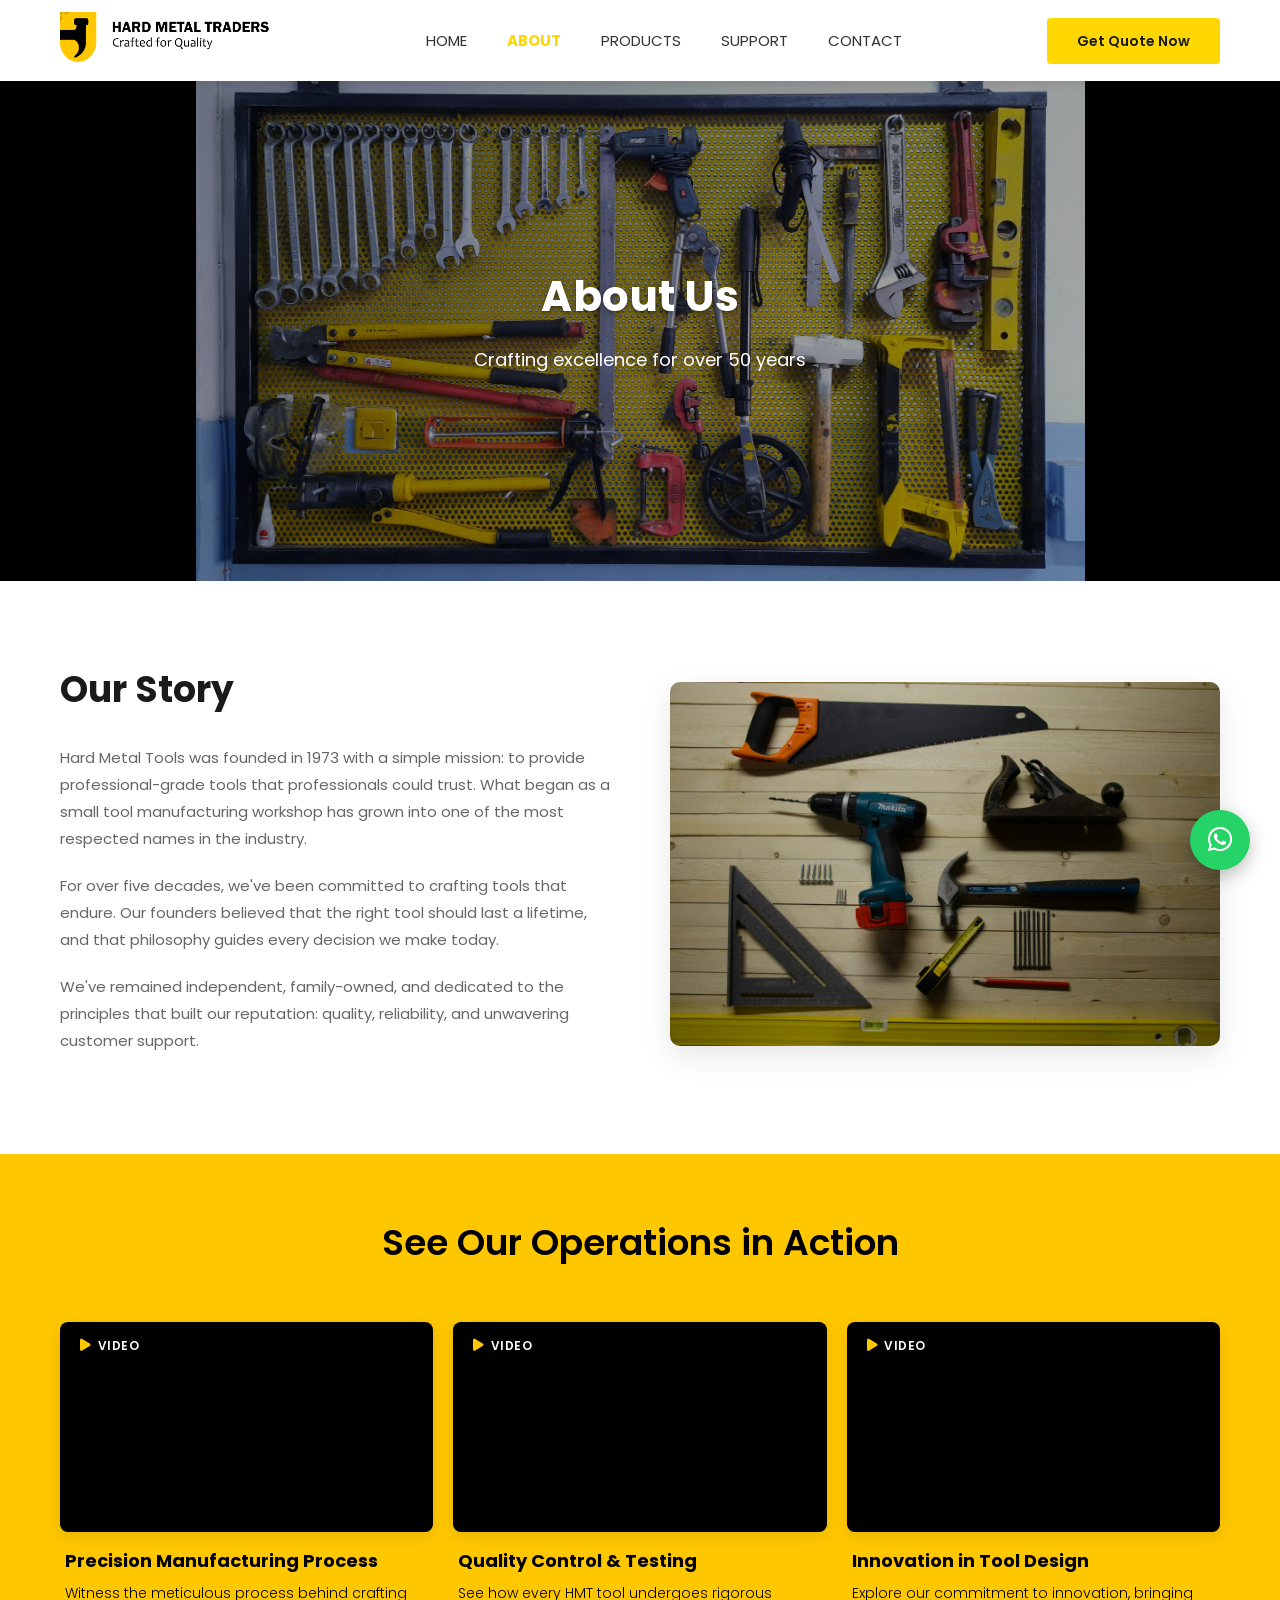
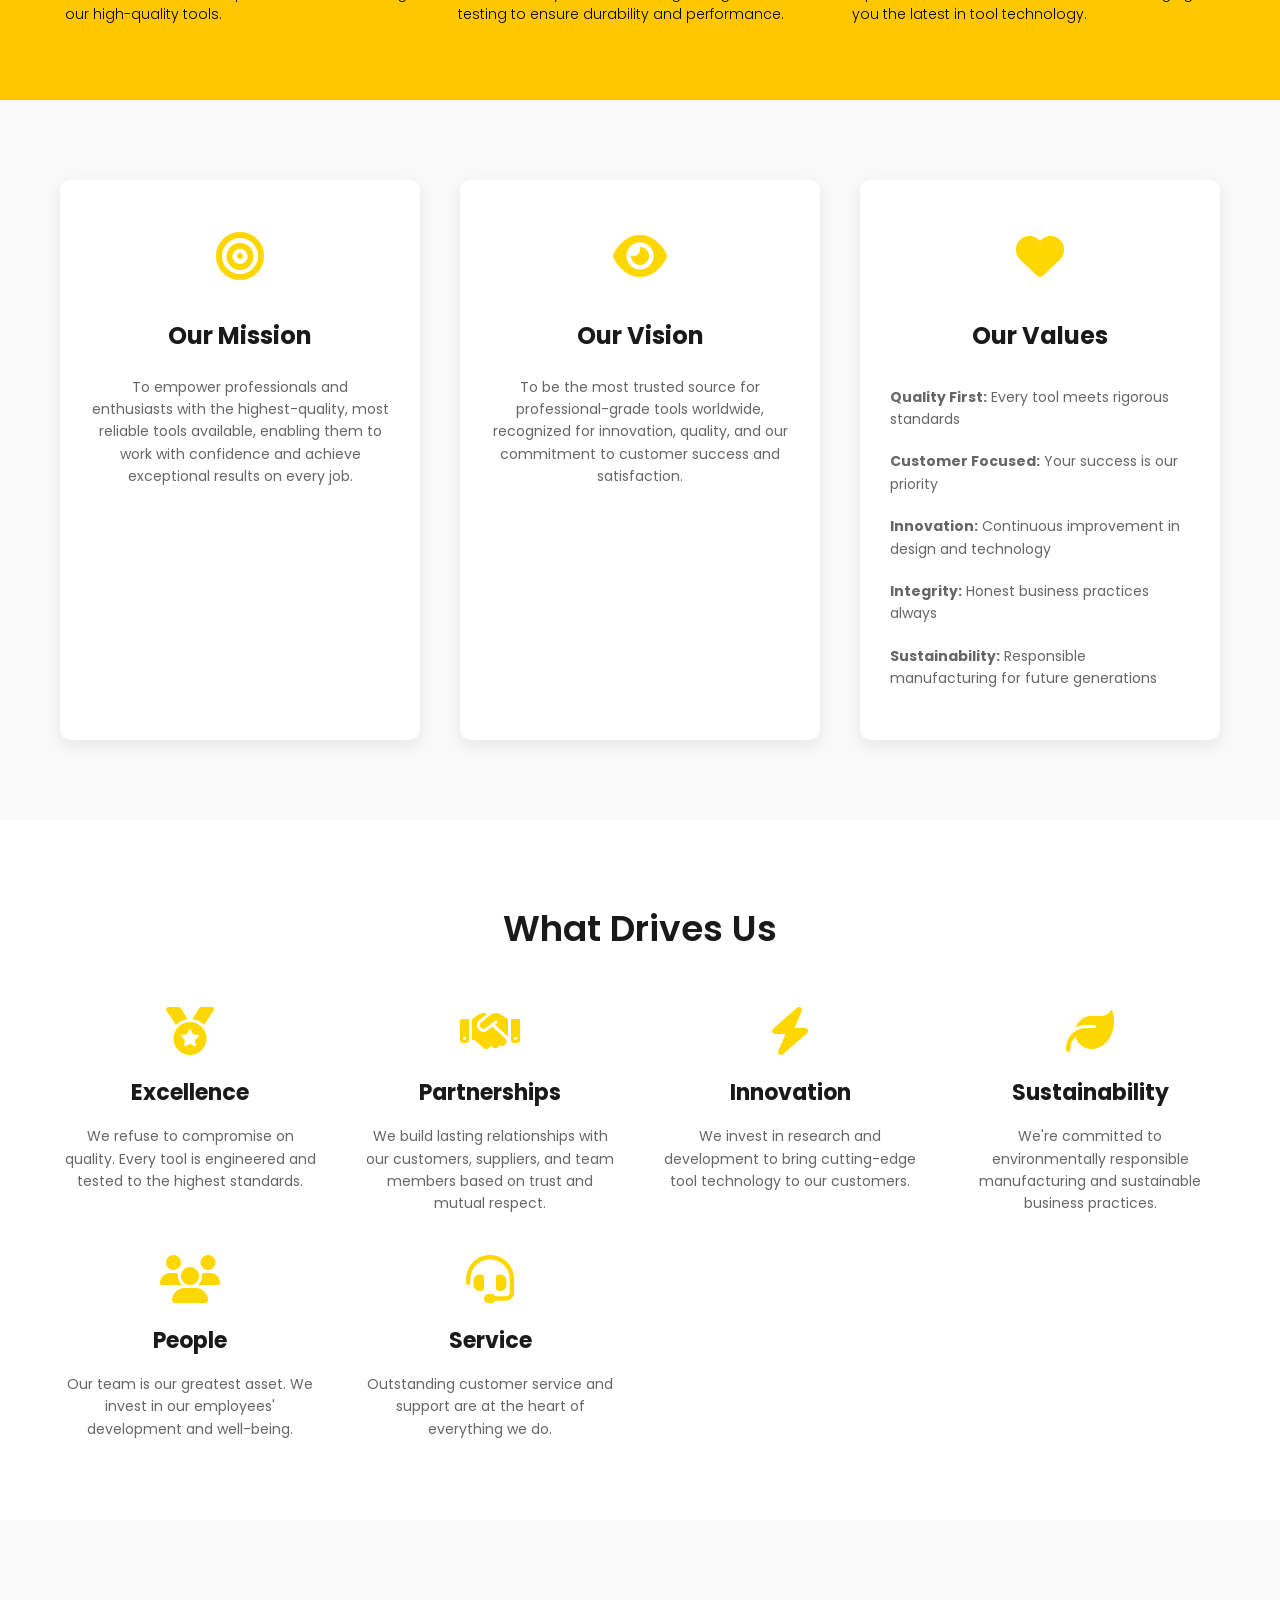
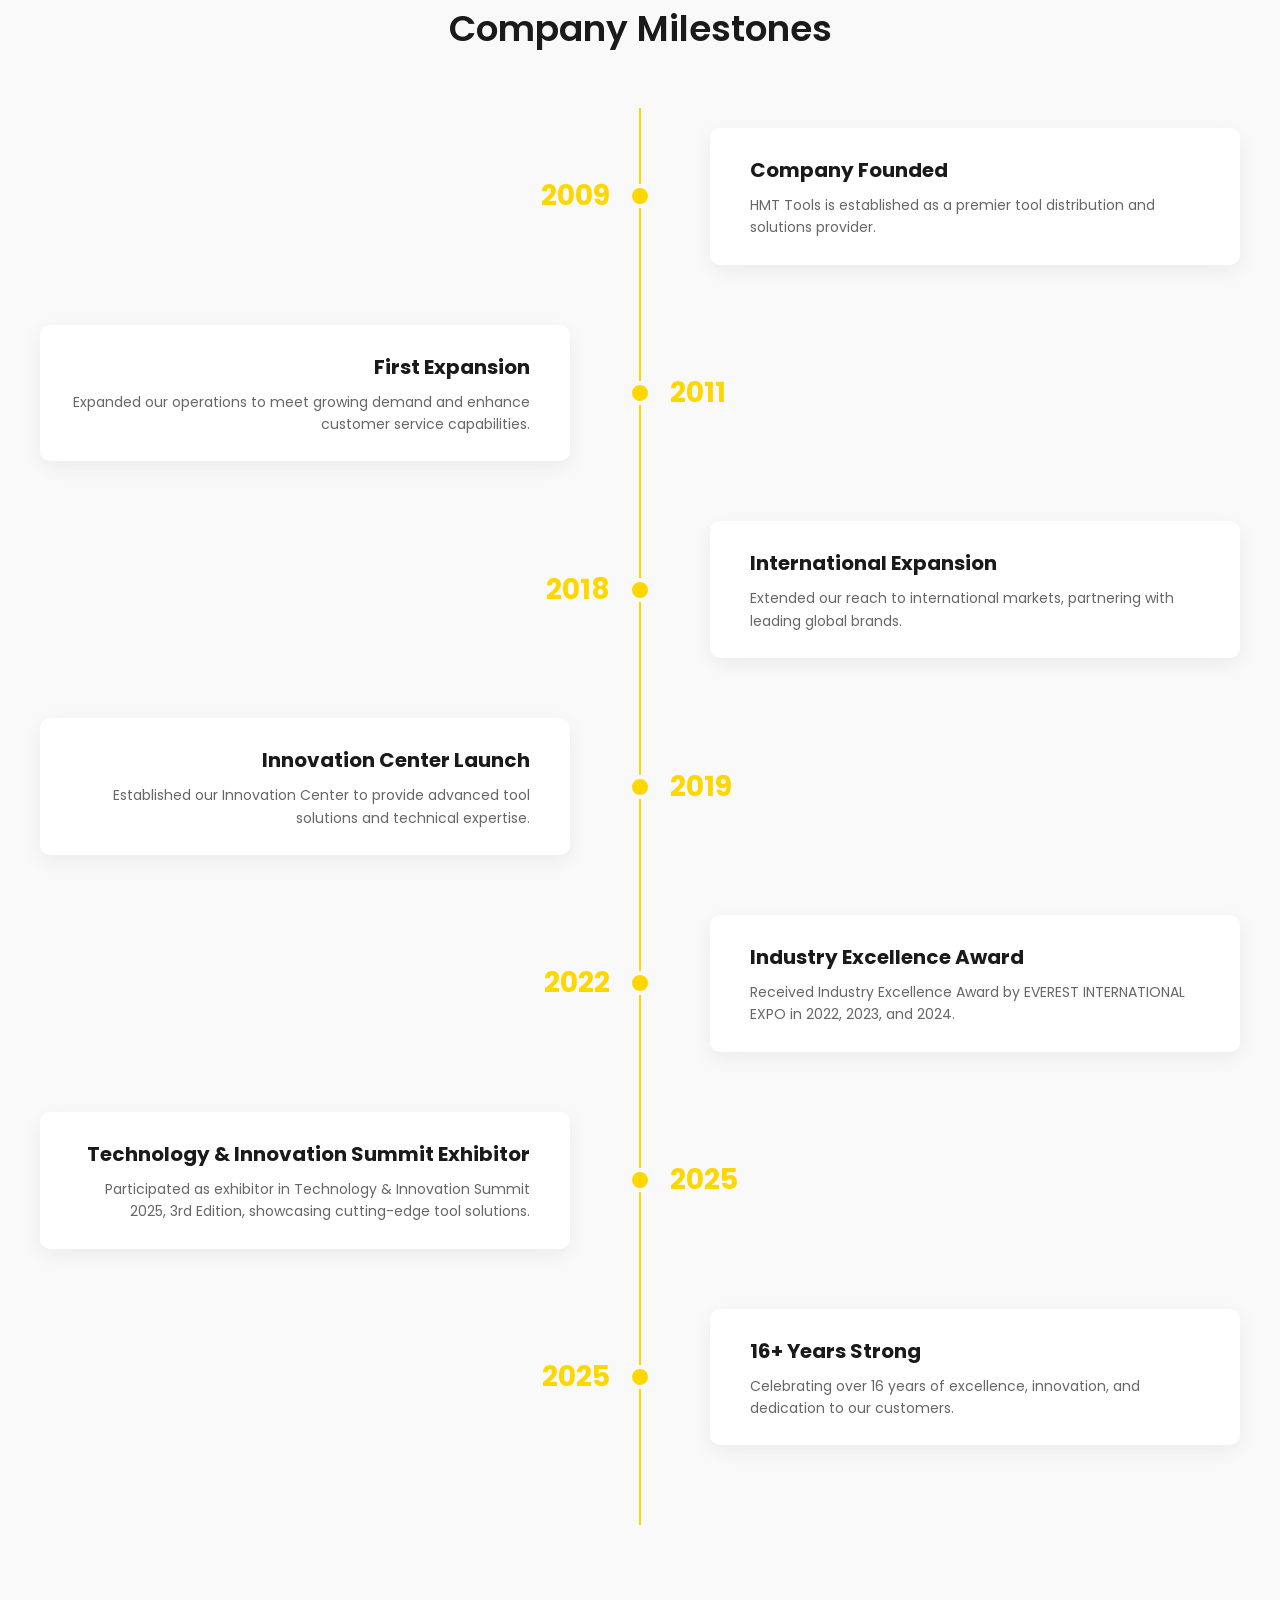
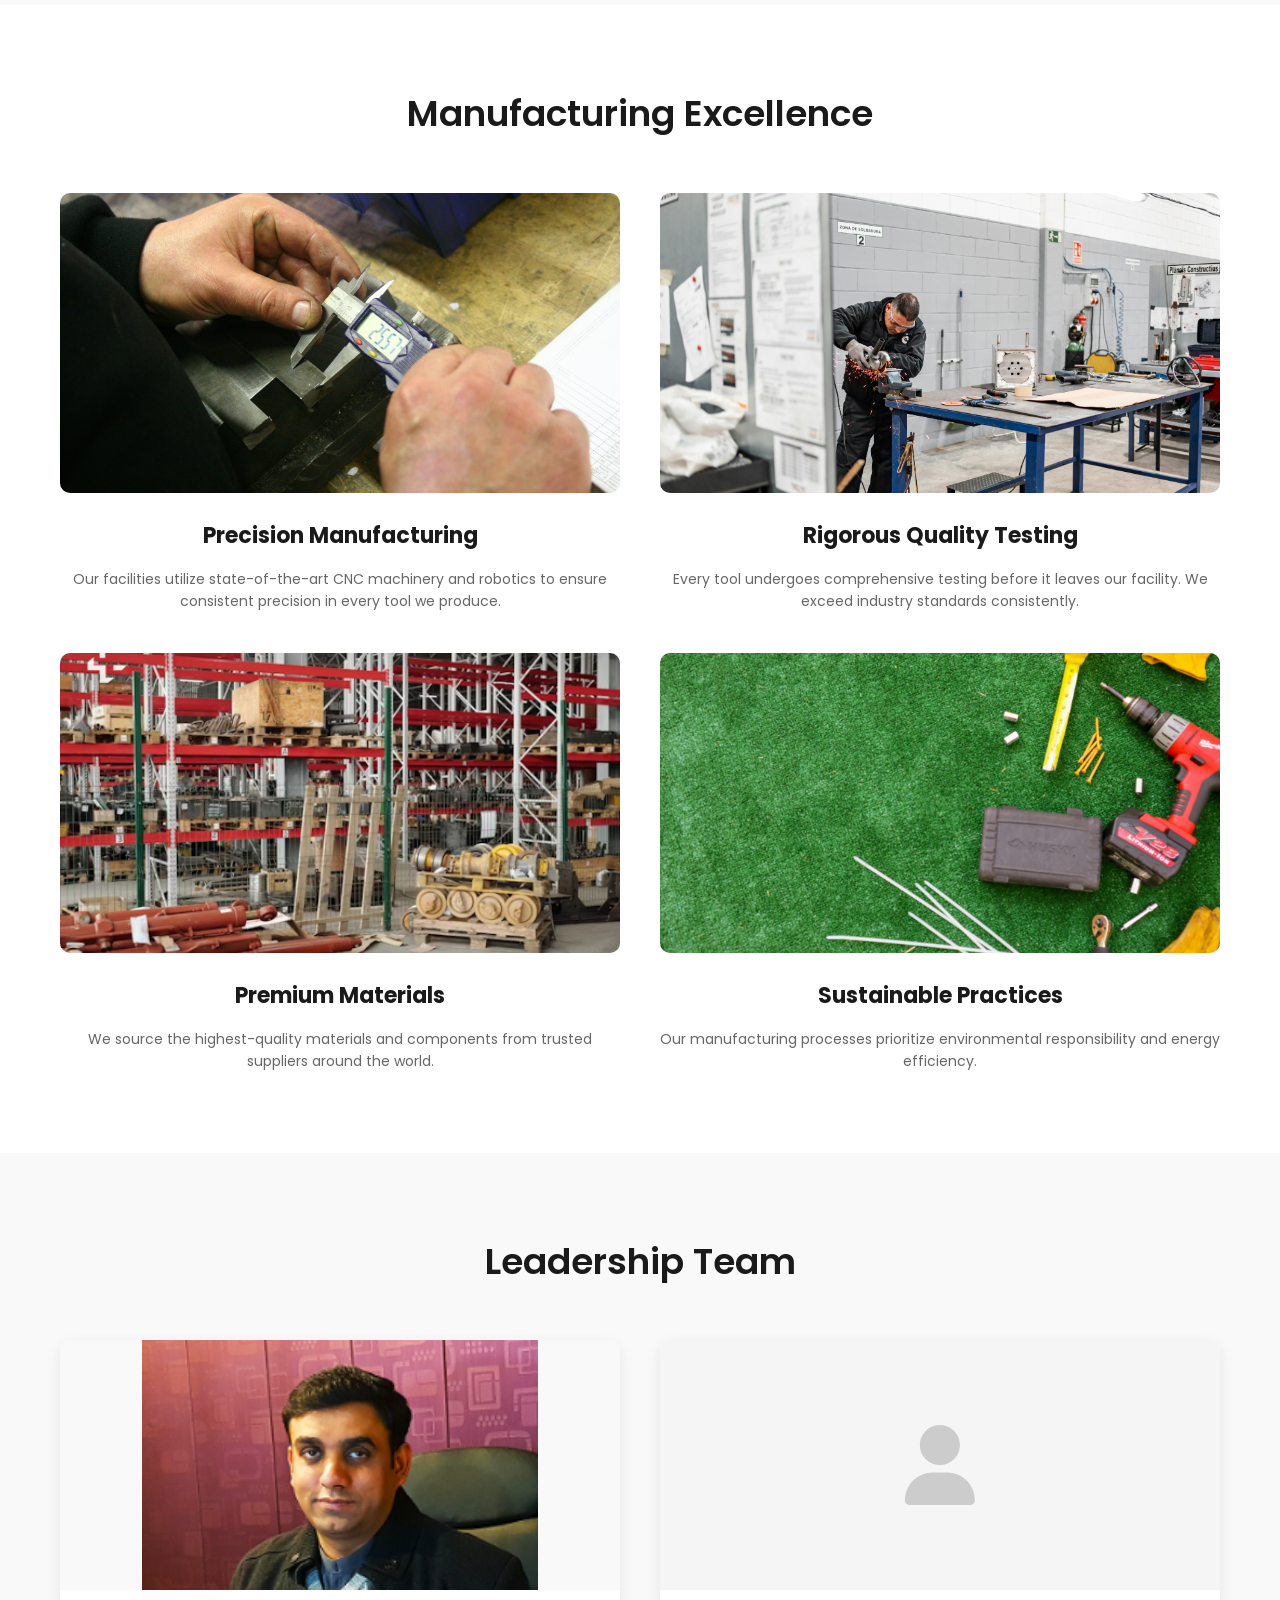
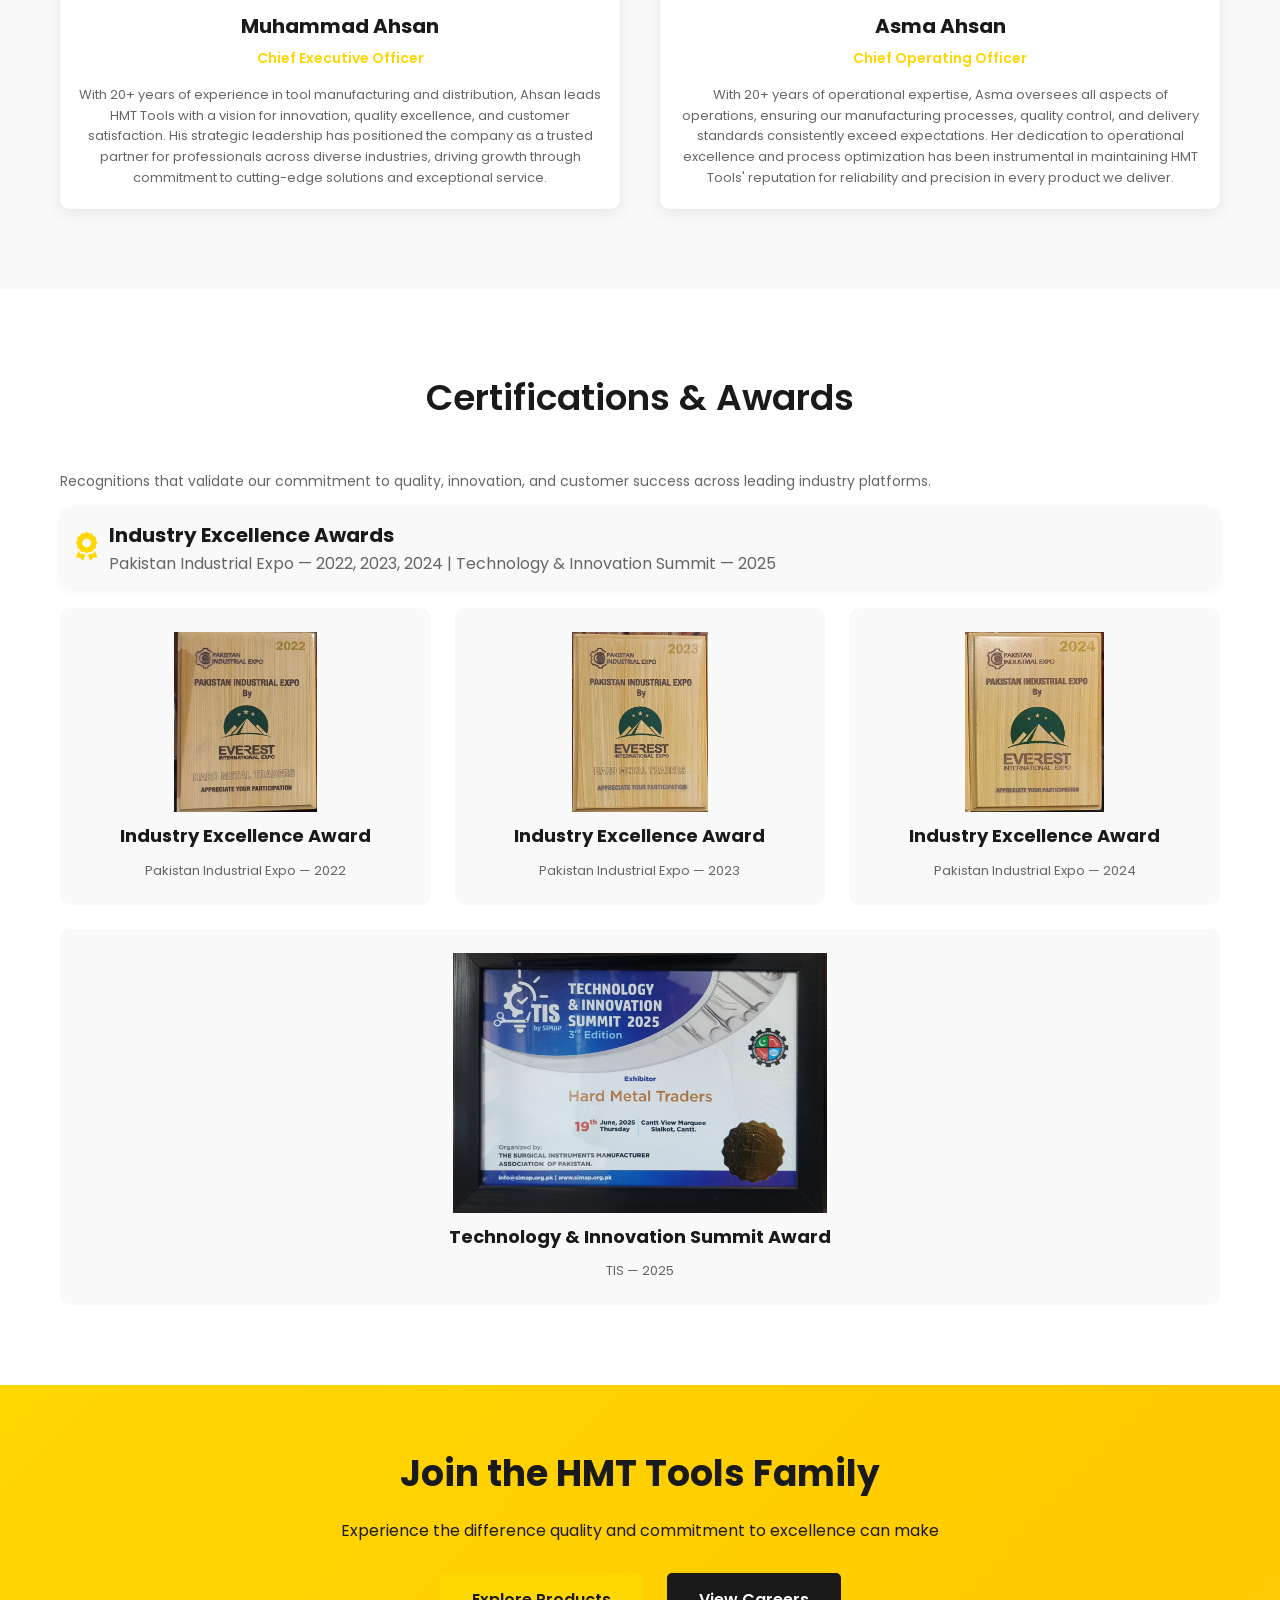
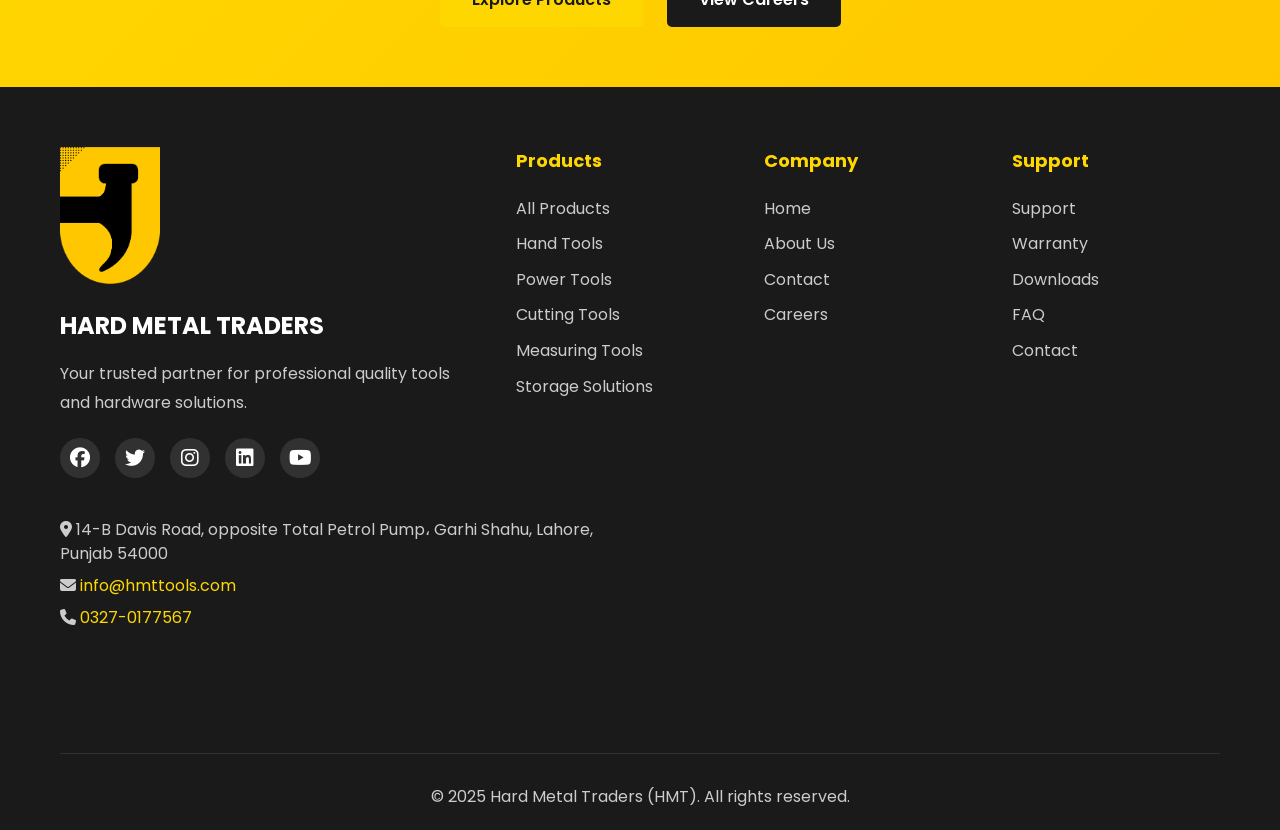
==== about.html @ 0a1617a9 "Initial Commit" ====
<!DOCTYPE html>
<html lang="en">
<head>
    <meta charset="UTF-8">
    <meta name="viewport" content="width=device-width, initial-scale=1.0">
    <title>About Us - HMT Tools | Company Story & Mission</title>
    <link rel="stylesheet" href="styles.css">
    <link rel="stylesheet" href="about.css">
    <link rel="stylesheet" href="logo.css">
    <link rel="stylesheet" href="https://cdnjs.cloudflare.com/ajax/libs/font-awesome/6.4.0/css/all.min.css">
</head>
<body>
    <!-- Header -->
    <header>
        <div class="top-bar">
            <div class="container">
                <div class="contact-info">
                    <span><i class="fas fa-phone"></i> 1-800-HMT-TOOL</span>
                    <span><i class="fas fa-envelope"></i> info@hmttools.com</span>
                </div>
                <div class="top-links">
                    <a href="index.html#support">Support</a>
                    <a href="index.html#dealer">Find a Dealer</a>
                    <a href="index.html#login">Login</a>
                </div>
            </div>
        </div>
        
        <nav class="navbar">
            <div class="container">
                <div class="logo">
                    <a href="index.html"><img src="hmtlogotagline.png" alt="HMT Tools Logo" class="logo-image"></a>
                </div>
                <ul class="nav-menu">
                    <li ><a href="index.html">HOME</a></li>
                    <li class="active-page"><a href="about.html">ABOUT</a></li>
                    <li><a href="products.html">PRODUCTS</a></li>
                    <li><a href="support.html">SUPPORT</a></li>
                    <li><a href="contact.html">CONTACT</a></li>
                </ul>
                <a href="https://wa.me/923270177567?text=Hi%2C%20I%20need%20information%20about%20the%20Products." class="quote-btn" target="_blank" rel="noopener">Get Quote Now</a>
                <div class="hamburger">
                    <span></span>
                    <span></span>
                    <span></span>
                </div>
            </div>
        </nav>
    </header>

    <!-- About Hero Section -->
    <section class="hero hero-secondary" style="background-image: url('products-images/tools.jpg');">
        <div class="hero-overlay"></div>
        <div class="hero-content">
            <h2>About Us</h2>
            <p>Crafting excellence for over 50 years</p>
        </div>
    </section>

    <!-- Company Story Section -->
    <section class="company-story">
        <div class="container">
            <div class="story-content">
                <div class="story-text">
                    <h2>Our Story</h2>
                    <p>Hard Metal Tools was founded in 1973 with a simple mission: to provide professional-grade tools that professionals could trust. What began as a small tool manufacturing workshop has grown into one of the most respected names in the industry.</p>
                    <p>For over five decades, we've been committed to crafting tools that endure. Our founders believed that the right tool should last a lifetime, and that philosophy guides every decision we make today.</p>
                    <p>We've remained independent, family-owned, and dedicated to the principles that built our reputation: quality, reliability, and unwavering customer support.</p>
                </div>
                <div class="story-image">
                    <img src="products-images/hand_tools.jpg" alt="HMT Tools Workshop">
                </div>
            </div>
        </div>
    </section>

    <!-- =======================
    VIDEO SHOWCASE
    ======================= -->
    <section class="video-showcase">
        <div class="container">
            <h2 class="section-title">See Our Operations in Action</h2>
            <div class="video-grid">
                <!-- Video Item 1 -->
                <div class="video-item">
                    <div class="video-tile" data-video-url="https://www.youtube.com/watch?v=oJUYR-m3JBc">
                        <video src="products-images/v1.mp4" muted loop autoplay playsinline preload="auto" poster="https://img.youtube.com/vi/oJUYR-m3JBc/hqdefault.jpg"></video>
                        <div class="video-badge" aria-hidden="true"><i class="fas fa-play"></i><span>Video</span></div>
                    </div>
                    <div class="video-info">
                        <h3>Precision Manufacturing Process</h3>
                        <p>Witness the meticulous process behind crafting our high-quality tools.</p>
                    </div>
                </div>
                <!-- Video Item 2 -->
                <div class="video-item">
                    <div class="video-tile" data-video-url="https://www.youtube.com/watch?v=sygWCVIVojc">
                        <video src="products-images/v2.mp4" muted loop autoplay playsinline preload="auto" poster="https://img.youtube.com/vi/sygWCVIVojc/hqdefault.jpg"></video>
                        <div class="video-badge" aria-hidden="true"><i class="fas fa-play"></i><span>Video</span></div>
                    </div>
                    <div class="video-info">
                        <h3>Quality Control & Testing</h3>
                        <p>See how every HMT tool undergoes rigorous testing to ensure durability and performance.</p>
                    </div>
                </div>
                <!-- Video Item 3 -->
                <div class="video-item">
                    <div class="video-tile" data-video-url="https://www.youtube.com/watch?v=_LmdJrp0v0U">
                        <video src="products-images/v3.mp4" muted loop autoplay playsinline preload="auto" poster="https://img.youtube.com/vi/_LmdJrp0v0U/hqdefault.jpg"></video>
                        <div class="video-badge" aria-hidden="true"><i class="fas fa-play"></i><span>Video</span></div>
                    </div>
                    <div class="video-info">
                        <h3>Innovation in Tool Design</h3>
                        <p>Explore our commitment to innovation, bringing you the latest in tool technology.</p>
                    </div>
                </div>
            </div>
        </div>
    </section>

    <!-- Mission & Vision Section -->
    <section class="mission-vision">
        <div class="container">
            <div class="mission-vision-grid">
                <div class="mission-box">
                    <div class="mission-icon">
                        <i class="fas fa-bullseye"></i>
                    </div>
                    <h3>Our Mission</h3>
                    <p>To empower professionals and enthusiasts with the highest-quality, most reliable tools available, enabling them to work with confidence and achieve exceptional results on every job.</p>
                </div>

                <div class="mission-box">
                    <div class="mission-icon">
                        <i class="fas fa-eye"></i>
                    </div>
                    <h3>Our Vision</h3>
                    <p>To be the most trusted source for professional-grade tools worldwide, recognized for innovation, quality, and our commitment to customer success and satisfaction.</p>
                </div>

                <div class="mission-box">
                    <div class="mission-icon">
                        <i class="fas fa-heart"></i>
                    </div>
                    <h3>Our Values</h3>
                    <ul>
                        <li><strong>Quality First:</strong> Every tool meets rigorous standards</li>
                        <li><strong>Customer Focused:</strong> Your success is our priority</li>
                        <li><strong>Innovation:</strong> Continuous improvement in design and technology</li>
                        <li><strong>Integrity:</strong> Honest business practices always</li>
                        <li><strong>Sustainability:</strong> Responsible manufacturing for future generations</li>
                    </ul>
                </div>
            </div>
        </div>
    </section>

    <!-- Core Values Section -->
    <section class="core-values">
        <div class="container">
            <h2 class="section-title">What Drives Us</h2>
            <div class="values-grid">
                <div class="value-item">
                    <i class="fas fa-medal"></i>
                    <h3>Excellence</h3>
                    <p>We refuse to compromise on quality. Every tool is engineered and tested to the highest standards.</p>
                </div>

                <div class="value-item">
                    <i class="fas fa-handshake"></i>
                    <h3>Partnerships</h3>
                    <p>We build lasting relationships with our customers, suppliers, and team members based on trust and mutual respect.</p>
                </div>

                <div class="value-item">
                    <i class="fas fa-bolt"></i>
                    <h3>Innovation</h3>
                    <p>We invest in research and development to bring cutting-edge tool technology to our customers.</p>
                </div>

                <div class="value-item">
                    <i class="fas fa-leaf"></i>
                    <h3>Sustainability</h3>
                    <p>We're committed to environmentally responsible manufacturing and sustainable business practices.</p>
                </div>

                <div class="value-item">
                    <i class="fas fa-users"></i>
                    <h3>People</h3>
                    <p>Our team is our greatest asset. We invest in our employees' development and well-being.</p>
                </div>

                <div class="value-item">
                    <i class="fas fa-headset"></i>
                    <h3>Service</h3>
                    <p>Outstanding customer service and support are at the heart of everything we do.</p>
                </div>
            </div>
        </div>
    </section>

    <!-- Timeline / Milestones Section -->
    <section class="milestones">
        <div class="container">
            <h2 class="section-title">Company Milestones</h2>
            <ol class="timeline" aria-label="Company milestones">
                <li class="timeline-item">
                    <div class="timeline-year"><time datetime="2009">2009</time></div>
                    <div class="timeline-content">
                        <h4>Company Founded</h4>
                        <p>HMT Tools is established as a premier tool distribution and solutions provider.</p>
                    </div>
                </li>

                <li class="timeline-item">
                    <div class="timeline-year"><time datetime="2011">2011</time></div>
                    <div class="timeline-content">
                        <h4>First Expansion</h4>
                        <p>Expanded our operations to meet growing demand and enhance customer service capabilities.</p>
                    </div>
                </li>

                <li class="timeline-item">
                    <div class="timeline-year"><time datetime="2018">2018</time></div>
                    <div class="timeline-content">
                        <h4>International Expansion</h4>
                        <p>Extended our reach to international markets, partnering with leading global brands.</p>
                    </div>
                </li>

                <li class="timeline-item">
                    <div class="timeline-year"><time datetime="2019">2019</time></div>
                    <div class="timeline-content">
                        <h4>Innovation Center Launch</h4>
                        <p>Established our Innovation Center to provide advanced tool solutions and technical expertise.</p>
                    </div>
                </li>

                <li class="timeline-item">
                    <div class="timeline-year"><time datetime="2022">2022</time></div>
                    <div class="timeline-content">
                        <h4>Industry Excellence Award</h4>
                        <p>Received Industry Excellence Award by EVEREST INTERNATIONAL EXPO in 2022, 2023, and 2024.</p>
                    </div>
                </li>

                <li class="timeline-item">
                    <div class="timeline-year"><time datetime="2025">2025</time></div>
                    <div class="timeline-content">
                        <h4>Technology & Innovation Summit Exhibitor</h4>
                        <p>Participated as exhibitor in Technology & Innovation Summit 2025, 3rd Edition, showcasing cutting-edge tool solutions.</p>
                    </div>
                </li>

                <li class="timeline-item">
                    <div class="timeline-year"><time datetime="2025">2025</time></div>
                    <div class="timeline-content">
                        <h4>16+ Years Strong</h4>
                        <p>Celebrating over 16 years of excellence, innovation, and dedication to our customers.</p>
                    </div>
                </li>
            </ol>
        </div>
    </section>

    <!-- Manufacturing Excellence Section -->
    <section class="manufacturing">
        <div class="container">
            <h2 class="section-title">Manufacturing Excellence</h2>
            <div class="manufacturing-grid">
                <div class="manufacturing-item">
                    <div class="manufacturing-image">
                        <img src="products-images/Precision.jpg" alt="Precision Manufacturing">
                    </div>
                    <h3>Precision Manufacturing</h3>
                    <p>Our facilities utilize state-of-the-art CNC machinery and robotics to ensure consistent precision in every tool we produce.</p>
                </div>

                <div class="manufacturing-item">
                    <div class="manufacturing-image">
                        <img src="products-images/testing.jpg" alt="Quality Testing">
                    </div>
                    <h3>Rigorous Quality Testing</h3>
                    <p>Every tool undergoes comprehensive testing before it leaves our facility. We exceed industry standards consistently.</p>
                </div>

                <div class="manufacturing-item">
                    <div class="manufacturing-image">
                        <img src="products-images/supply.png" alt="Material Selection">
                    </div>
                    <h3>Premium Materials</h3>
                    <p>We source the highest-quality materials and components from trusted suppliers around the world.</p>
                </div>

                <div class="manufacturing-item">
                    <div class="manufacturing-image">
                        <img src="products-images/protection.jpg" alt="Eco Friendly">
                    </div>
                    <h3>Sustainable Practices</h3>
                    <p>Our manufacturing processes prioritize environmental responsibility and energy efficiency.</p>
                </div>
            </div>
        </div>
    </section>

    <!-- Team Section -->
    <section class="team">
        <div class="container">
            <h2 class="section-title">Leadership Team</h2>
            <div class="team-grid">
                <div class="team-member">
                    <div class="member-image">
                        <img src="products-images/ceo.png" alt="Muhammad Ahsan" style="background: transparent; object-fit: contain;">
                    </div>
                    <h3>Muhammad Ahsan</h3>
                    <p class="member-role">Chief Executive Officer</p>
                    <p class="member-bio">With 20+ years of experience in tool manufacturing and distribution, Ahsan leads HMT Tools with a vision for innovation, quality excellence, and customer satisfaction. His strategic leadership has positioned the company as a trusted partner for professionals across diverse industries, driving growth through commitment to cutting-edge solutions and exceptional service.</p>
                </div>

                <div class="team-member">
                    <div class="member-image" style="background: #f5f5f5; display: flex; align-items: center; justify-content: center;">
                        <i class="fas fa-user" style="font-size: 80px; color: #ccc;"></i>
                    </div>
                    <h3>Asma Ahsan</h3>
                    <p class="member-role">Chief Operating Officer</p>
                    <p class="member-bio">With 20+ years of operational expertise, Asma oversees all aspects of operations, ensuring our manufacturing processes, quality control, and delivery standards consistently exceed expectations. Her dedication to operational excellence and process optimization has been instrumental in maintaining HMT Tools' reputation for reliability and precision in every product we deliver.</p>
                </div>
            </div>
        </div>
    </section>

    <!-- Certifications & Recognition Section -->
    <section class="certifications">
        <div class="container">
            <h2 class="section-title">Certifications & Awards</h2>
            <p class="section-subtitle">Recognitions that validate our commitment to quality, innovation,
                and customer success across leading industry platforms.</p>
            <div class="awards-header" role="group" aria-label="Industry Excellence Awards">
                <span class="ribbon-icon" aria-hidden="true"><i class="fas fa-award"></i></span>
                <div class="awards-header-text">
                    <h3>Industry Excellence Awards</h3>
                    <p>Pakistan Industrial Expo — 2022, 2023, 2024 | Technology & Innovation Summit — 2025</p>
                </div>
            </div>
            <div class="certifications-grid">
                <div class="cert-item">
                    <img src="products-images/award 2022.png" alt="Industry Excellence Award — Pakistan Industrial Expo 2022" loading="lazy">
                    <h3>Industry Excellence Award</h3>
                    <p>Pakistan Industrial Expo — 2022</p>
                </div>

                <div class="cert-item">
                    <img src="products-images/award 2023.png" alt="Industry Excellence Award — Pakistan Industrial Expo 2023" loading="lazy">
                    <h3>Industry Excellence Award</h3>
                    <p>Pakistan Industrial Expo — 2023</p>
                </div>

                <div class="cert-item">
                    <img src="products-images/award 2024.png" alt="Industry Excellence Award — Pakistan Industrial Expo 2024" loading="lazy">
                    <h3>Industry Excellence Award</h3>
                    <p>Pakistan Industrial Expo — 2024</p>
                </div>

                <div class="cert-item cert-item-wide">
                    <img src="products-images/tis-award.png" alt="Technology &amp; Innovation Summit 2025 (TIS) Award" loading="lazy">
                    <h3>Technology &amp; Innovation Summit Award</h3>
                    <p>TIS — 2025</p>
                </div>
            </div>
        </div>
    </section>

    <!-- CTA Section -->
    <section class="about-cta">
        <div class="container">
            <div class="cta-content">
                <h2>Join the HMT Tools Family</h2>
                <p>Experience the difference quality and commitment to excellence can make</p>
                <a href="products.html" class="btn btn-primary">Explore Products</a>
                <a href="contact.html?inquiry=careers#contactForm" class="btn btn-secondary">View Careers</a>
            </div>
        </div>
    </section>

    <!-- Footer -->
    <footer>
        <div class="container">
            <div class="footer-grid">
                <div class="footer-column">
                    <div class="footer-logo">
                        <a href="index.html"><img src="logo hmt.png" alt="HMT Tools Logo"></a>
                    </div>
                    <h3>HARD METAL TRADERS</h3>
                    <p>Your trusted partner for professional quality tools and hardware solutions.</p>
                    <div class="social-icons">
                        <a href="#"><i class="fab fa-facebook"></i></a>
                        <a href="#"><i class="fab fa-twitter"></i></a>
                        <a href="#"><i class="fab fa-instagram"></i></a>
                        <a href="#"><i class="fab fa-linkedin"></i></a>
                        <a href="#"><i class="fab fa-youtube"></i></a>
                    </div>
                </div>

                <div class="footer-column">
                    <h4>Products</h4>
                    <ul>
                        <li><a href="products.html">All Products</a></li>
                        <li><a href="products.html#best-sellers">Hand Tools</a></li>
                        <li><a href="products.html#best-sellers">Power Tools</a></li>
                        <li><a href="products.html#best-sellers">Cutting Tools</a></li>
                        <li><a href="products.html#best-sellers">Measuring Tools</a></li>
                        <li><a href="products.html#best-sellers">Storage Solutions</a></li>
                    </ul>
                </div>

                <div class="footer-column">
                    <h4>Company</h4>
                    <ul>
                        <li><a href="index.html">Home</a></li>
                        <li><a href="about.html">About Us</a></li>
                        <li><a href="contact.html">Contact</a></li>
                        <li><a href="contact.html?inquiry=careers#contactForm">Careers</a></li>
                    </ul>
                </div>

                <div class="footer-column">
                    <h4>Support</h4>
                    <ul>
                        <li><a href="support.html">Support</a></li>
                        <li><a href="support.html#warranty">Warranty</a></li>
                        <li><a href="support.html#downloads">Downloads</a></li>
                        <li><a href="support.html#faq">FAQ</a></li>
                        <li><a href="contact.html">Contact</a></li>
                    </ul>
                </div>
            </div>

            <div class="footer-contact-map">
                <div class="footer-contact">
                    <h4></h4>
                    <p><i class="fas fa-map-marker-alt"></i> 14-B Davis Road, opposite Total Petrol Pump، Garhi Shahu, Lahore, Punjab 54000</p>
                    <p><i class="fas fa-envelope"></i> <a href="mailto:info@hmttools.com">info@hmttools.com</a></p>
                    <p><i class="fas fa-phone"></i> <a href="tel:+923270177567">0327-0177567</a></p>
                </div>
                <div class="footer-map">
                    <iframe src="https://www.google.com/maps?q=14-B+Davis+Road+Garhi+Shahu+Lahore&output=embed" loading="lazy" referrerpolicy="no-referrer-when-downgrade"></iframe>
                </div>
            </div>

            <div class="footer-bottom">
                <p>&copy; 2025 Hard Metal Traders (HMT). All rights reserved.</p>
            </div>
        </div>
    </footer>

    <!-- Video Modal -->
    <div id="videoModal" class="video-modal">
        <span class="video-modal-close">&times;</span>
        <div class="video-modal-content">
            <div class="video-modal-iframe-container">
                <div id="youtube-player"></div>
            </div>
        </div>
    </div>

    <script src="script.js"></script>
    <script>
        document.addEventListener('DOMContentLoaded', function() {
            // Load the IFrame Player API code asynchronously.
            var tag = document.createElement('script');
            tag.src = "https://www.youtube.com/iframe_api";
            var firstScriptTag = document.getElementsByTagName('script')[0];
            firstScriptTag.parentNode.insertBefore(tag, firstScriptTag);

            let player;
            let isYouTubeAPIReady = false;
            const videoModal = document.getElementById('videoModal');
            const closeModalBtn = document.querySelector('.video-modal-close');
            const videoTiles = document.querySelectorAll('.video-tile');

            // YouTube API ready callback
            window.onYouTubeIframeAPIReady = function() {
                isYouTubeAPIReady = true;
            };

            // --- Hover Preview: play brief segment on hover/focus, then pause/reset ---
            const PREVIEW_DURATION_MS = 4000; // length of preview
            videoTiles.forEach(tile => {
                const video = tile.querySelector('video');
                if (!video) return;
                let previewTimeout;

                function startPreview() {
                    clearTimeout(previewTimeout);
                    tile.classList.add('previewing');
                    // Ensure we start from beginning for consistent preview
                    try { video.currentTime = 0; } catch(e) {}
                    video.play().catch(() => {
                        video.classList.add('video-play-failed');
                    });
                    previewTimeout = setTimeout(() => {
                        // If still hovering, allow continue else stop
                        if (!tile.matches(':hover,:focus-within')) {
                            stopPreview();
                        } else {
                            // Pause even if still hovered (short preview only)
                            stopPreview();
                        }
                    }, PREVIEW_DURATION_MS);
                }

                function stopPreview() {
                    clearTimeout(previewTimeout);
                    video.pause();
                    try { video.currentTime = 0; } catch(e) {}
                    tile.classList.remove('previewing');
                }

                // Hover events
                tile.addEventListener('mouseenter', startPreview);
                tile.addEventListener('mouseleave', stopPreview);

                // Keyboard accessibility
                tile.setAttribute('tabindex','0');
                tile.addEventListener('focus', startPreview);
                tile.addEventListener('blur', stopPreview);
            });

            // This function creates an <iframe> (and YouTube player)
            // after the API code downloads.
            window.onYouTubeIframeAPIReady = function() {
                isYouTubeAPIReady = true;
            };

            function openModal(videoUrl) {
                const videoId = new URL(videoUrl).searchParams.get('v');
                videoModal.style.display = 'flex';
                document.body.classList.add('menu-open');

                // Wait for YouTube API to be ready
                function createOrLoadPlayer() {
                    if (!window.YT || !window.YT.Player) {
                        // API not ready yet, wait and retry
                        setTimeout(createOrLoadPlayer, 100);
                        return;
                    }

                    // If player exists, just load the new video. Otherwise, create it.
                    if (player && player.loadVideoById) {
                        player.loadVideoById(videoId);
                    } else {
                        // Destroy old player if it exists but is broken
                        if (player && player.destroy) {
                            player.destroy();
                        }
                        
                        player = new YT.Player('youtube-player', {
                            height: '100%',
                            width: '100%',
                            videoId: videoId,
                            playerVars: { 
                                'autoplay': 1, 
                                'rel': 0, 
                                'playsinline': 1,
                                'modestbranding': 1
                            },
                            events: { 
                                'onReady': (event) => event.target.playVideo(),
                                'onError': (event) => {
                                    console.error('YouTube Player Error:', event.data);
                                }
                            }
                        });
                    }
                }
                
                createOrLoadPlayer();
            }

            function closeModal() {
                videoModal.style.display = 'none';
                if (player && typeof player.stopVideo === 'function') {
                    player.stopVideo(); // Use API to stop the video
                }
                document.body.classList.remove('menu-open');
            }

            videoTiles.forEach(tile => tile.addEventListener('click', () => openModal(tile.dataset.videoUrl)));
            closeModalBtn.addEventListener('click', closeModal);
            videoModal.addEventListener('click', (e) => { if (e.target === videoModal) closeModal(); });
        });
    </script>
    <a href="https://wa.me/923270177567?text=Hi%2C%20I%20need%20information%20about%20the%20Products." class="whatsapp-float" target="_blank" rel="noopener" aria-label="Chat on WhatsApp">
        <i class="fab fa-whatsapp" aria-hidden="true"></i>
        <span class="whatsapp-label" aria-hidden="true">Chat on WhatsApp</span>
    </a>
</body>
</html>
---- styles.css ----
@import url('https://fonts.googleapis.com/css2?family=Poppins:wght@300;400;500;600;700&display=swap');

/* Reset and Base Styles */
* {
    margin: 0;
    padding: 0;
    box-sizing: border-box;
    scroll-behavior: smooth;
}

:root {
    --primary-color: #FFD700;
    --secondary-color: #1a1a1a;
    --text-color: #333;
    --light-bg: #f9f9f9;
    --white: #ffffff;
    --gray: #666;
    --hover-color: #FFC700;
    --border-color: #eaeaea;
}

body {
    font-family: 'Poppins', 'Arial', 'Helvetica', sans-serif;
    line-height: 1.6;
    color: var(--text-color);
    background-color: var(--light-bg);
}

body.menu-open {
    overflow: hidden;
    position: fixed;
    width: 100%;
}

.container {
    max-width: 1200px;
    margin: 0 auto;
    padding: 0 20px;
}

/* Header Styles */
.top-bar {
    display: none;
}

.top-bar .container {
    display: flex;
    justify-content: space-between;
    align-items: center;
}

.contact-info span {
    margin-right: 20px;
}

.contact-info i {
    margin-right: 5px;
}

.top-links a {
    color: var(--white);
    text-decoration: none;
    margin-left: 20px;
    transition: color 0.3s;
}

.top-links a:hover {
    color: var(--primary-color);
}

/* Navbar */
.navbar {
    background-color: var(--white);
    box-shadow: 0 2px 10px rgba(0, 0, 0, 0.1);
    position: sticky;
    top: 0;
    z-index: 1000;
}

.navbar .container {
    display: flex;
    justify-content: flex-start;
    align-items: center;
    padding: 12px 20px;
    gap: 30px;
}

.logo {
    display: flex;
    align-items: center;
    gap: 12px;
    flex-shrink: 0;
}

.logo-text {
    display: flex;
    flex-direction: column;
}

.logo h1 {
    font-size: 20px;
    color: var(--secondary-color);
    font-weight: bold;
    letter-spacing: 1px;
    margin: 0;
}

.logo .tagline {
    font-size: 11px;
    color: var(--gray);
    margin: 0;
}

.nav-menu {
    display: flex;
    list-style: none;
    gap: 40px;
    flex: 1;
    justify-content: center;
    margin: 0;
    padding: 0;
}

.nav-menu a {
    color: var(--text-color);
    text-decoration: none;
    font-weight: 400;
    transition: color 0.3s;
    font-size: 15px;
    position: relative;
    padding: 5px 0;
}

.nav-menu a:hover {
    color: var(--primary-color);
}

.nav-menu a::after {
    content: '';
    position: absolute;
    bottom: 0;
    left: 0;
    width: 0;
    height: 2px;
    background-color: var(--primary-color);
    transition: width 0.3s ease;
}

.nav-menu a:hover::after {
    width: 100%;
}

.nav-menu .active-page a {
    color: var(--primary-color);
    font-weight: bold;
}

.quote-btn {
    background-color: var(--primary-color);
    color: var(--secondary-color);
    padding: 12px 30px;
    border-radius: 4px;
    text-decoration: none;
    font-weight: 600;
    font-size: 14px;
    transition: all 0.3s;
    white-space: nowrap;
    display: inline-flex;
    flex-shrink: 0;
    margin-left: auto;
}

.quote-btn:hover {
    background-color: var(--hover-color);
    transform: translateY(-2px);
}

.hamburger {
    display: none;
    flex-direction: column;
    cursor: pointer;
}

.hamburger span {
    width: 25px;
    height: 3px;
    background-color: var(--secondary-color);
    margin: 3px 0;
    transition: 0.3s;
}

/* Hero Section */
.hero { 
        position: relative; 
        min-height: 520px; 
        overflow: hidden;
        background: #000;
    }
    .hero-slider { 
        position: absolute;
        top: 0;
        left: 0;
        width: 100%; 
        height: 100%;
    }
    .hero-slide { 
        position: absolute; 
        top: 0;
        left: 0;
        width: 100%; 
        height: 100%;
        background-size: cover; 
        background-position: center; 
        background-repeat: no-repeat;
        opacity: 0; 
        transition: opacity 0.8s ease-in-out;
    }
    .hero-slide.active { 
        opacity: 1;
    }
    .hero-overlay { 
        position: absolute; 
        top: 0;
        left: 0;
        width: 100%;
        height: 100%;
        background: rgba(0, 0, 0, 0.35);
    }
    .hero .container {
        position: relative;
        z-index: 10;
        height: 100%;
    }
    .hero .hero-content { 
        color: #fff; 
        padding: 80px 0;
        display: flex;
        flex-direction: column;
        justify-content: center;
        height: 100%;
    }
    .hero .hero-content h2 { 
        font-size: 48px; 
        margin-bottom: 15px;
        font-weight: 700;
    }
    .hero .hero-content p { 
        font-size: 18px; 
        max-width: 640px;
        margin-bottom: 25px;
    }
    .hero-dots { 
        position: absolute; 
        left: 50%; 
        bottom: 30px; 
        transform: translateX(-50%); 
        display: flex; 
        gap: 10px; 
        z-index: 20;
    }
    .hero-dot { 
        width: 12px; 
        height: 12px; 
        border-radius: 50%; 
        border: 2px solid rgba(255, 255, 255, 0.5);
        background: transparent;
        cursor: pointer;
        transition: all 0.3s ease;
    }
    .hero-dot:hover { 
        background: rgba(255, 255, 255, 0.8);
    }
    .hero-dot.active { 
        background: #FFC700;
        border-color: #FFC700;
    }
    @media (max-width: 768px) {
        .hero { min-height: 400px; }
        .hero .hero-content { padding: 40px 0; }
        .hero .hero-content h2 { font-size: 32px; }
        .hero .hero-content p { font-size: 16px; }
        .hero-dots { bottom: 20px; gap: 8px; }
        .hero-dot { width: 10px; height: 10px; }
    }
.hero {
    background-size: cover;
    background-position: center;
    height: 500px;
    display: flex;
    align-items: center;
    justify-content: center;
    text-align: center;
    color: var(--white);
    position: relative;
}

.hero-overlay {
    position: absolute;
    top: 0;
    left: 0;
    right: 0;
    bottom: 0;
    background: linear-gradient(135deg, rgba(0, 0, 0, 0.5) 0%, rgba(0, 0, 0, 0.3) 100%);
}

.hero-content {
    position: relative;
    z-index: 2;
}

.hero-content h2 {
    font-size: 52px;
    margin-bottom: 20px;
    font-weight: 700;
    letter-spacing: 0.5px;
    text-shadow: 0 2px 5px rgba(0,0,0,0.4);
}

.hero-content p {
    font-size: 18px;
    margin-bottom: 30px;
    font-weight: 400;
}

/* Featured Categories Section */
.featured-categories {
    padding: 80px 0;
    background-color: #f8f9fa;
}

.categories-grid {
    display: grid;
    grid-template-columns: repeat(auto-fit, minmax(280px, 1fr));
    gap: 30px;
    margin-top: 40px;
}

.category-card {
    background: var(--white);
    border-radius: 20px;
    padding: 30px;
    text-decoration: none;
    color: inherit;
    transition: all 0.3s ease;
    box-shadow: 0 4px 15px rgba(0, 0, 0, 0.08);
    display: flex;
    flex-direction: column;
    align-items: center;
    text-align: center;
    border: 2px solid transparent;
}

.category-card:hover {
    transform: translateY(-10px);
    box-shadow: 0 15px 40px rgba(0, 0, 0, 0.15);
    border: 2px solid #ffd700;
    background: #e0e0e0;
}

.category-icon {
    width: 300px;
    height: 300px;
    border-radius: 50%;
    background: #ffffff;
    display: flex;
    align-items: center;
    justify-content: center;
    margin-bottom: 30px;
    overflow: visible;
    transition: all 0.3s ease;
}

.category-card:hover .category-icon {
    background: #ffffff;
    transform: scale(1.1);
}

.category-icon img {
    width: 250px;
    height: 250px;
    object-fit: contain;
    transition: filter 0.3s ease;
}

.category-card:hover .category-icon img {
    filter: none;
}

.category-content h3 {
    font-size: 20px;
    margin-bottom: 10px;
    color: #1a1a1a;
    font-weight: 600;
}

.category-content p {
    font-size: 14px;
    line-height: 1.6;
    color: #666;
    margin: 0;
}

.featured-grid {
    display: grid;
    grid-template-columns: repeat(auto-fit, minmax(300px, 1fr));
    gap: 20px;
}

.featured-category {
    position: relative;
    overflow: hidden;
    border-radius: 10px;
    height: 300px;
    text-decoration: none;
    display: flex;
    align-items: flex-end;
    transition: all 0.3s ease;
    border: 3px solid transparent;
}

.featured-category:hover {
    transform: scale(1.05);
    border: 3px solid #ffd700;
    box-shadow: 0 0 20px rgba(255, 215, 0, 0.5);
}

.featured-category img {
    position: absolute;
    top: 0;
    left: 0;
    width: 100%;
    height: 100%;
    object-fit: contain;
    object-position: center;
    background-color: #ffffff;
    transition: filter 0.3s ease;
}

.featured-category:hover img {
    filter: none;
}

.featured-cat-content {
    position: relative;
    z-index: 2;
    color: #000000;
    padding: 30px;
    background: linear-gradient(180deg, transparent 0%, rgba(255, 255, 255, 0.95) 100%);
    width: 100%;
}

.featured-cat-content h3 {
    font-size: 24px;
    margin-bottom: 5px;
    font-weight: bold;
    color: #000000;
}

.featured-cat-content p {
    font-size: 14px;
    opacity: 0.9;
    color: #333333;
}

/* Campaign Section */
.campaign-section {
    padding: 80px 0;
    background-color: var(--light-bg);
}

.campaign-content {
    display: grid;
    grid-template-columns: 1fr 1fr;
    gap: 50px;
    align-items: center;
}

.campaign-text h2 {
    font-size: 36px;
    margin-bottom: 20px;
    color: var(--secondary-color);
    font-weight: 600;
}

.campaign-text p {
    margin-bottom: 30px;
    line-height: 1.8;
    color: var(--gray);
    font-size: 16px;
}

.campaign-image img {
    width: 100%;
    border-radius: 10px;
    box-shadow: 0 10px 30px rgba(0, 0, 0, 0.1);
}

/* Buttons */
.btn {
    display: inline-block;
    padding: 12px 30px;
    text-decoration: none;
    border-radius: 5px;
    transition: all 0.3s;
    font-weight: 600;
    border: none;
    cursor: pointer;
    font-size: 16px;
    text-align: center;
}

.btn-primary {
    background-color: var(--primary-color);
    color: var(--secondary-color);
    border: 2px solid var(--primary-color);
}

.btn-primary:hover {
    background-color: var(--hover-color);
    transform: translateY(-2px);
}

.btn-secondary {
    background-color: var(--secondary-color);
    color: var(--white);
    border: 2px solid var(--secondary-color);
}

.btn-secondary:hover {
    background-color: #333;
    border-color: #333;
}

/* Section Titles */
.section-title {
    text-align: center;
    font-size: 36px;
    margin-bottom: 50px;
    color: var(--secondary-color);
    font-weight: 600;
}

/* Featured Products */
.featured-products {
    padding: 80px 0;
    background-color: var(--white);
}

.products-grid {
    display: grid;
    grid-template-columns: repeat(auto-fit, minmax(300px, 1fr));
    gap: 30px;
}

.product-card {
    background-color: var(--white);
    border: 1px solid transparent;
    border-radius: 10px;
    overflow: hidden;
    transition: transform 0.3s, box-shadow 0.3s, border-color 0.3s;
    box-shadow: 0 4px 12px rgba(0,0,0,0.05);
}

.product-card:hover {
    transform: translateY(-10px);
    box-shadow: 0 12px 35px rgba(0, 0, 0, 0.1);
    border-color: var(--primary-color);
}

.product-image {
    position: relative;
    overflow: hidden;
    height: 250px;
    background-color: var(--white);
    display: flex;
    align-items: center;
    justify-content: center;
}

.product-image img {
    width: 100%;
    height: 100%;
    object-fit: contain;
    transition: transform 0.3s;
    padding: 15px;
}

.product-card:hover .product-image img {
    transform: scale(1.1);
}

.badge {
    position: absolute;
    top: 15px;
    right: 15px;
    background-color: var(--primary-color);
    color: var(--secondary-color);
    padding: 5px 15px;
    border-radius: 20px;
    font-size: 12px;
    font-weight: bold;
}

.product-info {
    padding: 20px;
    text-align: center;
}

.product-info h3 {
    font-size: 20px;
    margin-bottom: 10px;
    color: var(--text-color);
}

.product-info p {
    color: var(--gray);
    margin-bottom: 15px;
    font-size: 14px;
}

.rating {
    color: var(--primary-color);
    font-weight: 500;
    margin-bottom: 10px !important;
}

.rating i {
    margin-right: 3px;
    color: #FFB800;
}

.price {
    font-size: 24px;
    color: var(--primary-color);
    font-weight: bold;
    margin-bottom: 15px;
}

/* Categories Section */
.categories {
    padding: 80px 0;
    background-color: var(--light-bg);
}

.category-grid {
    display: grid;
    grid-template-columns: repeat(auto-fit, minmax(280px, 1fr));
    gap: 30px;
}

.category-card {
    background-color: var(--white);
    padding: 40px 30px;
    text-align: center;
    border-radius: 10px;
    transition: transform 0.3s, box-shadow 0.3s, border-color 0.3s;
    border: 2px solid transparent;
    background-color: var(--light-bg);
}

.category-card:hover {
    border-color: var(--primary-color);
    transform: translateY(-5px);
    box-shadow: 0 8px 25px rgba(0,0,0,0.07);
}

.category-card i {
    font-size: 50px;
    color: var(--primary-color);
    margin-bottom: 20px;
}

.category-card h3 {
    font-size: 22px;
    margin-bottom: 10px;
    color: var(--text-color);
}

.category-card p {
    color: var(--gray);
    margin-bottom: 15px;
    font-size: 14px;
}

.link-arrow {
    color: var(--secondary-color);
    text-decoration: none;
    font-weight: 600;
    transition: color 0.3s;
}

.link-arrow:hover {
    color: var(--primary-color);
}

.link-arrow i {
    margin-left: 5px;
    font-size: 12px;
    transition: transform 0.3s;
}

.link-arrow:hover i {
    transform: translateX(4px);
}

/* Animation for sections */
[class*="-section"], .featured-categories, .featured-products, .categories, .about-section, .features, .newsletter, .case-studies, .solution-types {
    opacity: 0;
    transform: translateY(20px);
    animation: fadeIn 0.6s forwards ease-out;
}

/* About Section */
.about-section {
    padding: 80px 0;
    background-color: var(--white);
}

.about-content {
    display: grid;
    grid-template-columns: 1.2fr 0.8fr;
    gap: 50px;
    align-items: center;
}

.about-text h2 {
    font-size: 36px;
    margin-bottom: 20px;
    color: var(--text-color);
}

.about-text p {
    margin-bottom: 20px;
    line-height: 1.8;
    color: var(--gray);
}

.about-image img {
    width: 100%;
    max-width: 350px;
    border-radius: 10px;
}

/* Features Section */
.features {
    padding: 80px 0;
    background-color: var(--secondary-color);
    color: var(--white);
}

.features-grid {
    display: grid;
    grid-template-columns: repeat(auto-fit, minmax(250px, 1fr));
    gap: 40px;
}

.feature-item {
    text-align: center;
}

.feature-item i {
    font-size: 50px;
    color: var(--primary-color);
    margin-bottom: 20px;
}

.feature-item h3 {
    font-size: 22px;
    margin-bottom: 10px;
}

.feature-item p {
    color: #ccc;
    font-size: 14px;
}

/* Newsletter Section */
.newsletter {
    padding: 60px 0;
    background-color: var(--primary-color);
}

.newsletter-content {
    text-align: center;
}

.newsletter-content h2 {
    font-size: 32px;
    margin-bottom: 10px;
    color: var(--secondary-color);
}

.newsletter-content p {
    margin-bottom: 30px;
    color: var(--secondary-color);
}

.newsletter-form {
    display: flex;
    justify-content: center;
    gap: 10px;
    max-width: 600px;
    margin: 0 auto;
}

.newsletter-form input {
    flex: 1;
    padding: 12px 20px;
    border: none;
    border-radius: 5px;
    font-size: 16px;
}

.newsletter-form button {
    padding: 12px 30px;
}

/* Footer */
footer {
    background-color: var(--secondary-color);
    color: var(--white);
    padding: 60px 0 20px;
}

.footer-grid {
    display: grid;
    grid-template-columns: 2fr 1fr 1fr 1fr;
    gap: 40px;
    margin-bottom: 40px;
}

.footer-column h3 {
    font-size: 24px;
    margin-bottom: 15px;
    color: var(--white);
}

.footer-logo {
    margin-bottom: 15px;
    display: flex;
    align-items: center;
}

.footer-logo img {
    width: 100px;
    height: auto;
    object-fit: contain;
}

.footer-column h4 {
    font-size: 18px;
    margin-bottom: 20px;
    color: var(--primary-color);
}

.footer-column p {
    color: #ccc;
    line-height: 1.8;
    margin-bottom: 20px;
}

.footer-column ul {
    list-style: none;
}

.footer-column ul li {
    margin-bottom: 10px;
}

.footer-column ul li a {
    color: #ccc;
    text-decoration: none;
    transition: color 0.3s;
}

.footer-column ul li a:hover {
    color: var(--primary-color);
}

.social-icons {
    display: flex;
    gap: 15px;
}

.social-icons a {
    color: var(--white);
    font-size: 20px;
    width: 40px;
    height: 40px;
    background-color: rgba(255, 255, 255, 0.1);
    border-radius: 50%;
    text-decoration: none; /* Remove underline */
    display: flex;
    align-items: center;
    justify-content: center;
    transition: all 0.3s;
}

.social-icons a:hover {
    background-color: var(--primary-color);
    color: var(--secondary-color);
}

.footer-bottom {
    text-align: center;
    padding-top: 30px;
    border-top: 1px solid rgba(255, 255, 255, 0.1);
    color: #ccc;
}

/* Footer contact + map block */
.footer-contact-map {
    display: flex;
    gap: 24px;
    align-items: stretch;
    margin: 18px 0 28px;
}
.footer-contact {
    flex: 1 1 320px;
    color: #ccc;
}
.footer-contact p {
    margin-bottom: 8px;
    line-height: 1.5;
}
.footer-contact a {
    color: var(--primary-color);
    text-decoration: none;
}
.footer-contact a:hover { text-decoration: underline; }
.footer-map {
    flex: 1 1 320px;
    min-width: 260px;
}
.footer-map iframe {
    width: 100%;
    height: 200px;
    border: 0;
    border-radius: 8px;
}

@media (max-width: 768px) {
    .footer-contact-map { flex-direction: column; }
    .footer-map iframe { height: 240px; }
}

@media (max-width: 768px) {
    .hamburger {
        display: flex;
        flex-shrink: 0;
        order: 3;
        z-index: 1001;
        position: relative;
    }

    .hamburger.active span:nth-child(1) {
        transform: rotate(45deg) translate(8px, 8px);
    }

    .hamburger.active span:nth-child(2) {
        opacity: 0;
    }

    .hamburger.active span:nth-child(3) {
        transform: rotate(-45deg) translate(6px, -6px);
    }

    .nav-menu {
        position: fixed;
        left: -100%;
        top: 70px;
        flex-direction: column;
        background-color: var(--white);
        width: 100%;
        text-align: center;
        transition: left 0.3s ease;
        box-shadow: 0 10px 27px rgba(0, 0, 0, 0.05);
        z-index: 1000;
        padding: 20px 0;
        display: flex !important;
        max-height: calc(100vh - 70px);
        overflow-y: auto;
    }

    .nav-menu.active {
        left: 0;
    }

    .nav-menu li {
        margin: 15px 0;
    }

    .nav-menu a {
        font-size: 18px;
        padding: 10px 20px;
        display: block;
    }
    
    .navbar {
        position: relative;
    }

    .navbar .container {
        flex-wrap: nowrap;
        justify-content: space-between;
        padding: 10px 15px;
        gap: 10px;
        position: relative;
    }

    .quote-btn {
        padding: 8px 16px;
        font-size: 12px;
        margin-left: 0;
        order: 2;
    }

    .logo {
        flex-shrink: 0;
        order: 1;
        gap: 8px;
    }

    .logo-image {
        width: 35px;
        height: 35px;
    }

    .logo h1 {
        font-size: 14px;
    }

    .logo .tagline {
        font-size: 8px;
    }

    .hero {
        height: 400px;
        padding: 0 15px;
    }

    .hero-content {
        padding: 0 10px;
    }

    .hero-content h2 {
        font-size: 32px;
        margin-bottom: 15px;
    }

    .hero-content p {
        font-size: 16px;
        margin-bottom: 20px;
    }

    .campaign-content {
        grid-template-columns: 1fr;
        gap: 40px;
    }

    .about-content {
        grid-template-columns: 1fr;
    }

    .footer-grid {
        grid-template-columns: 1fr;
        gap: 30px;
    }

    .newsletter-form {
        flex-direction: column;
    }

    .top-bar .container {
        flex-direction: column;
        gap: 10px;
    }

    .contact-info {
        display: flex;
        flex-direction: column;
        gap: 5px;
    }

    .featured-grid {
        grid-template-columns: 1fr;
        gap: 20px;
    }
    
    .products-grid {
        grid-template-columns: 1fr;
        gap: 20px;
    }
    
    .product-card {
        max-width: 100%;
    }
    
    .product-image {
        height: 200px;
    }
    
    .category-grid {
        grid-template-columns: 1fr;
        gap: 20px;
    }
    
    .campaign-image {
        margin-top: 30px;
    }
    
    .campaign-text h2 {
        font-size: 26px;
    }
    
    .campaign-text p {
        font-size: 15px;
    }
    
    .btn {
        display: inline-block;
        width: auto;
    }
}

@media (max-width: 480px) {
    .navbar .container {
        padding: 8px 10px;
    }
    
    .logo-image {
        width: 30px;
        height: 30px;
    }
    
    .logo h1 {
        font-size: 12px;
    }
    
    .logo .tagline {
        display: none;
    }
    
    .quote-btn {
        padding: 6px 12px;
        font-size: 11px;
    }
    
    .section-title {
        font-size: 24px;
        margin-bottom: 25px;
    }

    .hero {
        height: 350px;
        padding: 0 10px;
    }

    .hero-content h2 {
        font-size: 22px;
        margin-bottom: 8px;
        margin-top: -20px;
    }
    
    .hero-content p {
        font-size: 14px;
        margin-bottom: 25px;
        line-height: 1.5;
    }
    
    .hero-content .btn {
        font-size: 13px;
        padding: 10px 20px;
        margin-top: 5px;
    }

    .featured-category {
        height: 220px;
    }

    .campaign-text h2 {
        font-size: 22px;
        margin-bottom: 15px;
    }
    
    .campaign-text p {
        font-size: 14px;
        line-height: 1.6;
    }
    
    .product-info h3 {
        font-size: 16px;
    }
    
    .price {
        font-size: 18px;
    }
    
    .product-image {
        height: 170px;
    }
    
    .product-info {
        padding: 15px;
    }
    
    .container {
        padding: 0 15px;
    }
}

/* Partner Companies / Case Studies Section */
.case-studies {
    padding: 80px 0;
    background-color: var(--light-bg);
}

.case-studies-grid {
    display: grid;
    grid-template-columns: repeat(auto-fit, minmax(250px, 1fr));
    gap: 40px;
    justify-items: center;
}

.case-studies-grid.four-items {
    grid-template-columns: repeat(4, 1fr);
}

.case-study-card {
    background-color: var(--white);
    border-radius: 10px;
    overflow: hidden;
    transition: all 0.3s ease;
    box-shadow: 0 5px 15px rgba(0, 0, 0, 0.08);
    display: block;
    text-decoration: none;
    color: inherit;
}

.case-study-card:hover {
    transform: translateY(-10px);
    box-shadow: 0 15px 40px rgba(0, 0, 0, 0.12);
}

.partner-link {
    position: relative;
    text-decoration: none !important;
}

.partner-link:hover,
.partner-link:focus,
.partner-link:active,
.partner-link:visited {
    text-decoration: none !important;
}

.partner-link::after {
    content: '→';
    position: absolute;
    top: 15px;
    right: 15px;
    font-size: 24px;
    color: var(--primary-color);
    opacity: 0;
    transition: opacity 0.3s, transform 0.3s;
}

.partner-link:hover::after {
    opacity: 1;
    transform: translateX(5px);
}

.case-study-image {
    height: 200px;
    overflow: hidden;
    background-color: var(--white);
    display: flex;
    align-items: center;
    justify-content: center;
}

.case-study-image img {
    width: 100%;
    height: 100%;
    object-fit: contain;
    padding: 20px;
}

.case-study-content {
    padding: 30px;
}

.case-study-content h3 {
    font-size: 20px;
    margin-bottom: 10px;
    color: var(--secondary-color);
}

/* =======================
   SOLUTIONS PAGE STYLES
   ======================= */

.solutions-intro {
    padding: 80px 0;
    background-color: var(--white);
}

.intro-content h2 {
    font-size: 36px;
    margin-bottom: 20px;
    color: var(--text-color); /* Already set by section-title */
    text-align: center;
}

.intro-content p {
    font-size: 16px;
    line-height: 1.8;
    color: var(--gray);
    margin-bottom: 40px;
    text-align: center;
}

.value-points {
    display: grid;
    grid-template-columns: repeat(4, 1fr);
    gap: 30px;
    margin-bottom: 30px;
}

.value-points-two {
    grid-template-columns: repeat(2, 1fr);
    max-width: 800px;
    margin-left: auto;
    margin-right: auto;
}

.value-point {
    background-color: var(--light-bg);
    padding: 25px;
    border-radius: 10px;
    text-align: center;
}

.value-point i {
    font-size: 32px;
    color: var(--primary-color);
    margin-bottom: 15px;
}

.value-point h4 {
    font-size: 18px;
    margin-bottom: 10px;
    color: var(--secondary-color);
}

.value-point p {
    color: var(--gray);
    font-size: 14px;
}

.industries-section {
    padding: 80px 0;
    background-color: var(--light-bg);
}

.industries-grid {
    display: grid;
    grid-template-columns: repeat(auto-fit, minmax(280px, 1fr));
    gap: 30px;
}

.industry-card {
    background-color: var(--white);
    padding: 40px 30px;
    border-radius: 10px;
    text-align: center;
    transition: transform 0.3s, box-shadow 0.3s, border-color 0.3s;
    border: 2px solid transparent;
}

.industry-card:hover {
    border-color: var(--primary-color);
    transform: translateY(-5px);
    box-shadow: 0 10px 30px rgba(0, 0, 0, 0.08);
}

.industry-icon {
    font-size: 50px;
    color: var(--primary-color);
    margin-bottom: 20px;
}

.industry-card h3 {
    font-size: 22px;
    margin-bottom: 15px;
    color: var(--text-color);
}

.industry-card p {
    color: var(--gray);
    margin-bottom: 20px;
    font-size: 14px;
    line-height: 1.6;
}

.industry-card ul {
    list-style: none;
    margin-bottom: 20px;
    text-align: left;
}

.industry-card ul li {
    padding: 8px 0;
    color: var(--gray);
    font-size: 14px;
}

.industry-card ul li:before {
    content: "✓ ";
    color: var(--primary-color);
    font-weight: bold;
    margin-right: 8px;
}

.solution-types {
    padding: 80px 0;
    background-color: var(--white);
}

.solution-type-card {
    margin-bottom: 80px;
}

.solution-type-content {
    display: grid;
    grid-template-columns: 1fr 1fr;
    gap: 50px;
    align-items: center;
}

.solution-type-card-reverse .solution-type-content {
    direction: rtl;
}

.solution-type-card-reverse .solution-type-text,
.solution-type-card-reverse .solution-type-image {
    direction: ltr;
}

.solution-type-text h3 {
    font-size: 28px;
    margin-bottom: 20px;
    color: var(--text-color);
}

.solution-type-text p {
    color: var(--gray);
    margin-bottom: 25px;
    line-height: 1.8;
}

.solution-features {
    list-style: none;
    margin-bottom: 25px;
}

.solution-features li {
    padding: 10px 0;
    color: var(--gray);
    font-size: 15px;
}

.solution-features i {
    color: var(--primary-color);
    margin-right: 10px;
    font-weight: bold;
}

.solution-type-image img {
    width: 100%;
    border-radius: 10px;
    box-shadow: 0 10px 30px rgba(0, 0, 0, 0.1);
}

.case-stat {
    color: var(--primary-color);
    font-weight: bold;
    font-size: 14px;
    margin-bottom: 15px;
}

.case-study-content p {
    color: var(--gray);
    font-size: 14px;
    line-height: 1.6;
    margin-bottom: 12px;
}

.case-attribution {
    font-style: italic;
    color: var(--gray);
    font-size: 13px;
}

.why-choose-hmt {
    padding: 80px 0;
    background-color: var(--white);
}

.why-choose-grid {
    display: grid;
    grid-template-columns: repeat(auto-fit, minmax(280px, 1fr));
    gap: 40px;
}

.why-item {
    text-align: center;
}

.why-item .why-icon {
    font-size: 48px;
    color: var(--primary-color);
    margin-bottom: 20px;
}

.why-item h3 {
    font-size: 20px;
    margin-bottom: 15px;
    color: var(--text-color);
}

.why-item p {
    color: var(--gray);
    font-size: 14px;
    line-height: 1.6;
}

.solutions-cta {
    padding: 80px 0;
    background: linear-gradient(135deg, var(--primary-color) 0%, #FFC700 100%);
    text-align: center;
}

.solutions-cta .cta-content h2 {
    color: var(--secondary-color);
    font-size: 36px;
    margin-bottom: 15px;
}

.solutions-cta .cta-content p {
    color: var(--secondary-color);
    font-size: 16px;
    margin-bottom: 30px;
}

.solutions-cta .btn-primary {
    background-color: #000000;
    color: #FFC700;
    border: 2px solid #000000;
}

.solutions-cta .btn-primary:hover {
    background-color: #1a1a1a;
    color: #FFC700;
    border-color: #1a1a1a;
}

/* Keyframes for animations */
@keyframes fadeIn {
    to {
        opacity: 1;
        transform: translateY(0);
    }
}



@media (max-width: 768px) {
    .featured-categories {
        padding: 40px 0;
    }

    .categories-grid {
        grid-template-columns: repeat(2, 1fr);
        gap: 10px;
        padding: 0;
        margin: 0 -5px;
    }

    .category-card {
        padding: 12px 8px;
        border-radius: 12px;
        margin: 0 5px;
    }

    .category-icon {
        width: 100%;
        height: 110px;
        border-radius: 8px;
        margin-bottom: 10px;
    }

    .category-icon img {
        width: 100%;
        height: 100%;
        object-fit: contain;
        padding: 8px;
    }

    .mobile-smaller-img {
        width: 70% !important;
        height: 70% !important;
        object-fit: contain !important;
    }

    .category-content h3 {
        font-size: 12px;
        margin-bottom: 4px;
        line-height: 1.3;
    }

    .category-content p {
        font-size: 9px;
        line-height: 1.3;
    }

    .solution-type-content {
        grid-template-columns: 1fr;
        gap: 30px;
    }

    .solution-type-card-reverse .solution-type-content {
        direction: ltr;
    }
    
    .value-points {
        grid-template-columns: repeat(2, 1fr);
        gap: 20px;
    }
    
    .value-points-two {
        grid-template-columns: 1fr;
    }
    
    .intro-content h2 {
        font-size: 28px;
    }
    
    .industries-grid {
        grid-template-columns: 1fr;
        gap: 20px;
    }

    .case-studies-grid {
        grid-template-columns: repeat(2, 1fr);
        gap: 20px;
    }
    
    .case-studies-grid.four-items {
        grid-template-columns: repeat(2, 1fr);
    }
    
    .case-study-image {
        height: 150px;
    }
    
    .case-study-content {
        padding: 20px;
    }
    
    .case-study-content h3 {
        font-size: 18px;
        margin-bottom: 8px;
    }
    
    .case-study-content p {
        font-size: 13px;
        line-height: 1.5;
    }
}

@media (max-width: 480px) {
    .value-points {
        grid-template-columns: 1fr;
        gap: 15px;
    }

    .intro-content h2 {
        font-size: 22px;
        margin-bottom: 15px;
    }
    
    .industries-grid {
        grid-template-columns: 1fr;
    }

    .case-studies {
        padding: 40px 0;
    }
    
    .case-studies-grid {
        grid-template-columns: 1fr;
        gap: 20px;
    }
    
    .case-studies-grid.four-items {
        grid-template-columns: 1fr;
    }
    
    .case-study-card {
        max-width: 100%;
        margin: 0 auto;
    }
    
    .case-study-image {
        height: 180px;
    }
    
    .case-study-image img {
        padding: 15px;
    }
    
    .case-study-content {
        padding: 20px 15px;
    }
    
    .case-study-content h3 {
        font-size: 20px;
        margin-bottom: 10px;
    }
    
    .case-study-content p {
        font-size: 14px;
        line-height: 1.6;
    }
}

/* Floating WhatsApp button */
.whatsapp-float {
    position: fixed;
    width: 60px;
    height: 60px;
    bottom: 30px;
    right: 30px;
    background-color: #25D366; /* WhatsApp green */
    color: #fff;
    border-radius: 50%;
    text-align: center;
    font-size: 28px;
    box-shadow: 0 6px 18px rgba(0,0,0,0.25);
    z-index: 2000;
    display: flex;
    align-items: center;
    justify-content: center;
}

.whatsapp-float:hover {
    transform: translateY(-3px);
}

/* Visible label/tooltip for WhatsApp button (appears on hover/focus) */
.whatsapp-float {
    display: flex;
    align-items: center;
    justify-content: center;
}
.whatsapp-float { text-decoration: none; } /* Remove underline */

.whatsapp-float i {
    line-height: 1;
    display: block;
}

/* Position the label centered vertically and just outside the button */
.whatsapp-float .whatsapp-label {
    position: absolute;
    top: 50%;
    right: calc(100% + 12px);
    transform: translateY(-50%) translateX(6px);
    background: var(--primary-color);
    color: var(--secondary-color);
    padding: 8px 10px;
    border-radius: 6px;
    font-size: 14px;
    font-weight: 600;
    white-space: nowrap;
    box-shadow: 0 6px 18px rgba(0,0,0,0.15);
    opacity: 0;
    transition: opacity 0.18s ease, transform 0.18s ease;
    pointer-events: none;
    z-index: 2001;
}

.whatsapp-float:hover .whatsapp-label,
.whatsapp-float:focus .whatsapp-label,
.whatsapp-float:focus-visible .whatsapp-label {
    opacity: 1;
    transform: translateY(-50%) translateX(0);
    pointer-events: auto;
}

@media (max-width: 480px) {
    .whatsapp-float { width: 56px; height: 56px; bottom: 20px; right: 16px; font-size: 26px; }
    .whatsapp-float .whatsapp-label { display: none; }
}

/* Product modal */
.modal {
    position: fixed;
    inset: 0;
    display: none;
    align-items: center;
    justify-content: center;
    background: rgba(0,0,0,0.6);
    z-index: 3000;
    padding: 30px;
}
.modal.open { display: flex; }
.modal-content {
    background: var(--white);
    color: var(--text-color);
    max-width: 900px;
    width: 100%;
    border-radius: 10px;
    overflow: hidden;
    display: grid;
    grid-template-columns: 1fr 1fr;
    gap: 20px;
    box-shadow: 0 20px 60px rgba(0,0,0,0.3);
}
.modal-media img { width: 100%; height: 100%; object-fit: cover; }
.modal-body { padding: 24px; }
.modal-body h3 { margin-top: 0; font-size: 22px; }
.modal-body p { color: var(--gray); line-height: 1.6; }
.modal-meta { margin: 10px 0; color: var(--secondary-color); font-weight: 600; }
.modal-close { position: absolute; top: 18px; right: 22px; background: transparent; border: none; color: var(--white); font-size: 28px; cursor: pointer; }
.modal-actions { display:flex; gap:10px; margin-top: 18px; }
.modal-actions .btn { padding: 10px 18px; }

@media (max-width: 768px) {
    .modal-content { grid-template-columns: 1fr; }
    .modal-media { height: 260px; }
}
---- about.css ----
.hero-secondary {
    min-height: 500px;
    background-size: contain;
    background-position: center;
    background-repeat: no-repeat;
}

.hero-secondary .hero-content h2 {
    font-size: 42px;
}

/* =======================
   ABOUT PAGE STYLES
   ======================= */

.company-story {
    padding: 80px 0;
    background-color: var(--white);
}
.hero-content h2 {
    font-size: 70px;
}

.story-content {
    display: grid;
    grid-template-columns: 1fr 1fr;
    gap: 60px;
    align-items: center;
}

.story-text h2 {
    font-size: 36px;
    margin-bottom: 25px;
    color: var(--secondary-color);
}

.story-text p {
    color: var(--gray);
    font-size: 15px;
    line-height: 1.8;
    margin-bottom: 20px;
}

.story-image img {
    width: 100%;
    border-radius: 10px;
    box-shadow: 0 10px 30px rgba(0, 0, 0, 0.1);
}

/* =======================
   VIDEO SHOWCASE
   ======================= */

.video-showcase {
    padding: 60px 0;
    background-color: #FFC700; /* Light yellow background */
}

.video-showcase h2 {
    text-align: center;
    font-size: 36px;
    margin-bottom: 50px;
    color: #000000; /* Darker color for better contrast on yellow */
}

.video-grid {
    display: grid;
    grid-template-columns: repeat(auto-fit, minmax(300px, 1fr));
    gap: 20px;
}

.video-tile {
    position: relative;
    padding-top: 56.25%; /* 16:9 Aspect Ratio */
    cursor: pointer;
    overflow: hidden;
    border-radius: 8px;
    box-shadow: 0 4px 15px rgba(0,0,0,0.1);
    transition: transform 0.3s ease, box-shadow 0.3s ease;
    background-color: #000; /* Ensures a solid background behind the poster */
    height: 0; /* Collapse the div, padding-top will create the height */
}
.video-item:hover .video-tile {
    transform: translateY(-5px);
    box-shadow: 0 8px 25px rgba(0,0,0,0.15);
}

.video-info {
    padding: 15px 5px;
}

.video-info h3 {
    font-size: 18px;
    color: #000;
    margin: 0 0 8px 0;
}

.video-info p {
    font-size: 14px;
    color: #000000;
    line-height: 1.5;
    font-weight: 300; /* Makes the font thinner */
}

.video-tile video {
    position: absolute;
    top: 0;
    left: 0;
    width: 100%;
    height: 100%;
    object-fit: cover;
    opacity: 0; /* hidden until previewing */
    transition: opacity 0.35s ease, filter 0.35s ease;
    filter: brightness(0.9);
}
.video-tile.previewing video { opacity: 1; filter: brightness(1); }
.video-tile video.video-play-failed { opacity: 0; }

/* Video badge indicator */
.video-badge {
    position: absolute;
    top: 8px;
    left: 8px;
    display: flex;
    align-items: center;
    gap: 6px;
    background: rgba(0,0,0,0.55);
    color: #fff;
    padding: 6px 12px;
    border-radius: 24px;
    font-size: 12px;
    font-weight: 600;
    letter-spacing: 0.5px;
    text-transform: uppercase;
    pointer-events: none;
    backdrop-filter: blur(4px);
    box-shadow: 0 2px 8px rgba(0,0,0,0.25);
}
.video-badge i { color: #FFC700; font-size: 14px; }
.video-tile.previewing .video-badge { background: rgba(0,0,0,0.75); }

.video-play-button {
    position: absolute;
    top: 50%;
    left: 50%;
    transform: translate(-50%, -50%);
    transition: opacity 0.3s ease; /* Add transition for smooth hiding */
}

.video-play-button i {
    color: #f0b400; /* Yellow accent color */
    font-size: 56px; /* Increased icon size for better visibility */
    transition: transform 0.3s ease;
}

/* =======================
   VIDEO MODAL
   ======================= */
.video-modal {
    display: none; /* Hidden by default */
    position: fixed; /* Stay in place */
    z-index: 3000; /* Sit on top */
    left: 0;
    top: 0;
    width: 100%;
    height: 100%;
    background-color: rgba(0,0,0,0.85); /* Black w/ opacity */
    align-items: center;
    justify-content: center;
}

.video-modal-content {
    position: relative;
    width: 90%;
    max-width: 960px;
}

.video-modal-iframe-container {
    position: relative;
    width: 100%;
    padding-bottom: 56.25%; /* 16:9 Aspect Ratio */
    height: 0;
}

.video-modal-iframe-container iframe {
    position: absolute;
    top: 0;
    left: 0;
    width: 100%;
    height: 100%;
    border: none;
}

.video-modal-close {
    position: absolute;
    top: 20px;
    right: 30px;
    color: #fff;
    font-size: 40px;
    font-weight: bold;
    cursor: pointer;
    z-index: 3001;
}

.mission-vision {
    padding: 80px 0;
    background-color: var(--light-bg);
}

.mission-vision-grid {
    display: grid;
    grid-template-columns: repeat(auto-fit, minmax(300px, 1fr));
    gap: 40px;
}

.mission-box {
    background-color: var(--white);
    padding: 40px 30px;
    border-radius: 10px;
    text-align: center;
    box-shadow: 0 5px 15px rgba(0, 0, 0, 0.08);
    transition: all 0.3s;
}

.mission-box:hover {
    transform: translateY(-5px);
    box-shadow: 0 15px 40px rgba(0, 0, 0, 0.15);
}

.mission-icon {
    font-size: 48px;
    color: var(--primary-color);
    margin-bottom: 20px;
}

.mission-box h3 {
    font-size: 24px;
    margin-bottom: 20px;
    color: var(--secondary-color);
}

.mission-box p {
    color: var(--gray);
    font-size: 14px;
    line-height: 1.6;
}

.mission-box ul {
    list-style: none;
    text-align: left;
    margin-top: 15px;
}

.mission-box ul li {
    padding: 10px 0;
    color: var(--gray);
    font-size: 14px;
    line-height: 1.6;
}

.core-values {
    padding: 80px 0;
    background-color: var(--white);
}

.values-grid {
    display: grid;
    grid-template-columns: repeat(auto-fit, minmax(250px, 1fr));
    gap: 40px;
}

.value-item {
    text-align: center;
}

.value-item i {
    font-size: 48px;
    color: var(--primary-color);
    margin-bottom: 20px;
}

.value-item h3 {
    font-size: 22px;
    margin-bottom: 15px;
    color: var(--secondary-color);
}

.value-item p {
    color: var(--gray);
    font-size: 14px;
    line-height: 1.6;
}


/* Milestones / Timeline - improved, robust layout */
.milestones {
    padding: 80px 0;
    background-color: var(--light-bg);
}

.timeline {
    position: relative;
    margin: 0 auto;
    padding: 20px 0;
    max-width: 1100px;
    list-style: none; /* hide default OL markers */
    padding-left: 0;   /* reset default OL padding */
}

.timeline::before {
    content: '';
    position: absolute;
    left: 50%;
    top: 0;
    bottom: 0;
    width: 2px;
    background-color: var(--primary-color);
    transform: translateX(-50%);
}

.timeline-item {
    position: relative;
    display: grid;
    grid-template-columns: 1fr 1fr;
    gap: 40px;
    align-items: center;
    margin-bottom: 60px;
    min-height: 100px;
}

/* dot aligned to central line */
.timeline-item::after {
    content: '';
    position: absolute;
    left: 50%;
    top: 50%;
    width: 16px;
    height: 16px;
    background-color: var(--primary-color);
    border: 4px solid var(--light-bg);
    border-radius: 50%;
    transform: translate(-50%, -50%);
    z-index: 2;
}

.timeline-year {
    position: absolute;
    top: 50%;
    transform: translateY(-50%);
    font-size: 28px;
    font-weight: 700;
    color: var(--primary-color);
}

.timeline-year time { display: block; }

.timeline-content {
    background-color: var(--white);
    padding: 26px;
    border-radius: 10px;
    box-shadow: 0 6px 20px rgba(0,0,0,0.06);
}

.timeline-content h4 { font-size: 20px; margin: 0 0 8px; color: var(--secondary-color); }
.timeline-content p { margin: 0; color: var(--gray); font-size: 14px; line-height: 1.6; }

/* alternate sides */
.timeline-item:nth-child(odd)  .timeline-year { 
    right: calc(50% + 30px);
    text-align: right; 
}
.timeline-item:nth-child(odd)  .timeline-content { 
    grid-column: 2;
    transform: translateX(50px); /* push tile outward from center line */
    padding-left: 40px; /* inner left padding for text comfort */
    padding-right: 30px;
}

.timeline-item:nth-child(even) .timeline-year { 
    left: calc(50% + 30px);
    text-align: left; 
}
.timeline-item:nth-child(even) .timeline-content { 
    grid-column: 1;
    transform: translateX(-50px); /* push tile outward from center line */
    padding-right: 40px; /* inner right padding for text comfort */
    padding-left: 30px;
    text-align: right; 
}

/* mobile: compact year column, keep dot aligned to left */
@media (max-width: 768px) {
    .timeline { 
        padding-left: 10px; 
        padding-right: 15px;
        max-width: 100%;
    }
    .timeline::before { 
        left: 65px;
        transform: none;
    }
    .timeline-item { 
        grid-template-columns: 1fr;
        gap: 0;
        padding-left: 85px;
        margin-bottom: 40px;
        position: relative;
    }
    .timeline-item::after { 
        left: 65px;
        transform: translate(-50%, -50%);
        top: 30px;
    }
    .timeline-item .timeline-year { 
        position: absolute;
        left: 0;
        top: 20px;
        transform: none;
        font-size: 20px;
        text-align: left;
        font-weight: 700;
        width: 55px;
    }
    .timeline-item .timeline-content { 
        grid-column: 1;
        transform: none;
        padding: 20px 15px;
        text-align: left;
        margin-top: 0;
    }
    .timeline-item:nth-child(odd) .timeline-year { 
        right: auto;
        left: 0;
        text-align: left;
    }
    .timeline-item:nth-child(odd) .timeline-content { 
        transform: none;
        padding: 20px 15px;
    }
    .timeline-item:nth-child(even) .timeline-year { 
        left: 0;
        text-align: left;
    }
    .timeline-item:nth-child(even) .timeline-content { 
        transform: none;
        text-align: left;
        padding: 20px 15px;
    }
}

.manufacturing {
    padding: 80px 0;
    background-color: var(--white);
}

.manufacturing-grid {
    display: grid;
    grid-template-columns: repeat(2, 1fr);
    gap: 40px;
}

.manufacturing-item {
    text-align: center;
}

.manufacturing-image {
    height: 300px;
    margin-bottom: 25px;
    border-radius: 10px;
    overflow: hidden;
}

.manufacturing-image img {
    width: 100%;
    height: 100%;
    object-fit: cover;
    transition: transform 0.3s;
}

.manufacturing-item:hover .manufacturing-image img {
    transform: scale(1.05);
}

.manufacturing-item h3 {
    font-size: 22px;
    margin-bottom: 15px;
    color: var(--secondary-color);
}

.manufacturing-item p {
    color: var(--gray);
    font-size: 14px;
    line-height: 1.6;
}

.team {
    padding: 80px 0;
    background-color: var(--light-bg);
}

.team-grid {
    display: grid;
    grid-template-columns: repeat(auto-fit, minmax(240px, 1fr));
    gap: 40px;
}

.team-member {
    background-color: var(--white);
    border-radius: 10px;
    overflow: hidden;
    text-align: center;
    transition: all 0.3s;
    box-shadow: 0 5px 15px rgba(0, 0, 0, 0.08);
}

.team-member:hover {
    transform: translateY(-10px);
    box-shadow: 0 15px 40px rgba(0, 0, 0, 0.15);
}

.member-image {
    height: 250px;
    overflow: hidden;
    background-color: var(--light-bg);
}

.member-image img {
    width: 100%;
    height: 100%;
    object-fit: cover;
}

.team-member h3 {
    font-size: 20px;
    margin-top: 20px;
    margin-bottom: 5px;
    color: var(--secondary-color);
}

.member-role {
    color: var(--primary-color);
    font-weight: 600;
    font-size: 14px;
    margin-bottom: 15px;
}

.member-bio {
    padding: 0 15px 20px;
    color: var(--gray);
    font-size: 13px;
    line-height: 1.6;
}

.certifications {
    padding: 80px 0;
    background-color: var(--white);
}

.certifications-grid {
    display: grid;
    grid-template-columns: repeat(3, 1fr);
    gap: 24px;
}

/* Allow specific tiles (e.g., TIS award) to span wider */
.certifications-grid .cert-item.cert-item-wide {
    grid-column: 1 / -1;
}

.cert-item {
    background-color: var(--light-bg);
    padding: 24px 18px;
    border-radius: 10px;
    text-align: center;
    transition: all 0.3s;
}

.cert-item:hover {
    transform: translateY(-5px);
    background-color: var(--primary-color);
}

.cert-item i {
    font-size: 42px;
    color: var(--primary-color);
    margin-bottom: 15px;
}

.cert-item:hover i {
    color: var(--secondary-color);
}

.cert-item h3 {
    font-size: 18px;
    margin-bottom: 10px;
    color: var(--secondary-color);
}

.cert-item:hover h3,
.cert-item:hover p {
    color: var(--white);
}

.cert-item p {
    color: var(--gray);
    font-size: 13px;
    line-height: 1.5;
}

/* Section lead under heading */
.certifications .section-subtitle {
    margin: -6px 0 14px;
    color: var(--gray);
    font-size: 14px;
}

/* Award images unified styling */
.cert-item img {
    width: 100%;
    height: 180px;
    object-fit: contain;
    border-radius: 6px;
    margin-bottom: 10px;
    display: block;
}

/* Enlarge only the TIS award image */
.certifications-grid .cert-item.cert-item-wide img {
    height: 260px;
}

/* Awards header styling moved from inline <style> in about.html */
.certifications .awards-header {
    display: flex;
    align-items: center;
    gap: 12px;
    padding: 12px 16px;
    border-radius: 10px;
    background: var(--light-bg);
    margin: 12px 0 20px;
    box-shadow: 0 2px 8px rgba(0,0,0,0.05);
}
.certifications .awards-header .ribbon-icon {
    color: var(--primary-color);
    font-size: 28px;
    line-height: 1;
}
.certifications .awards-header h3 {
    margin: 0;
    font-size: 1.25rem;
    color: var(--secondary-color);
}
.certifications .awards-header p {
    margin: 0;
    color: var(--gray);
}

.social-responsibility {
    padding: 80px 0;
    background-color: var(--light-bg);
}

.responsibility-grid {
    display: grid;
    grid-template-columns: repeat(auto-fit, minmax(260px, 1fr));
    gap: 40px;
}

.responsibility-item {
    background-color: var(--white);
    padding: 35px;
    border-radius: 10px;
    box-shadow: 0 5px 15px rgba(0, 0, 0, 0.08);
}

.responsibility-item h3 {
    font-size: 20px;
    margin-bottom: 15px;
    color: var(--secondary-color);
    border-bottom: 3px solid var(--primary-color);
    padding-bottom: 10px;
}

.responsibility-item p {
    color: var(--gray);
    font-size: 14px;
    line-height: 1.6;
}

.about-cta {
    padding: 60px 0;
    background: linear-gradient(135deg, var(--primary-color) 0%, #FFC700 100%);
    text-align: center;
}

.about-cta .cta-content h2 {
    color: var(--secondary-color);
    font-size: 36px;
    margin-bottom: 15px;
}

.about-cta .cta-content p {
    color: var(--secondary-color);
    font-size: 16px;
    margin-bottom: 30px;
}

.about-cta .btn {
    margin: 0 10px;
}

@media (max-width: 768px) {
    .story-content {
        grid-template-columns: 1fr;
        gap: 30px;
    }
}

@media (max-width: 480px) {
    .values-grid,
    .team-grid,
    .certifications-grid {
        grid-template-columns: 1fr;
    }

    .hero-secondary .hero-content h2 {
        font-size: 28px;
    }

    /* Additional timeline adjustments for very small screens */
    .timeline {
        padding-left: 5px;
        padding-right: 10px;
    }
    
    .timeline::before {
        left: 50px;
    }
    
    .timeline-item {
        padding-left: 70px;
        margin-bottom: 35px;
    }
    
    .timeline-item::after {
        left: 50px;
        width: 12px;
        height: 12px;
        top: 25px;
    }
    
    .timeline-item .timeline-year {
        font-size: 16px;
        width: 45px;
        top: 15px;
    }
    
    .timeline-item .timeline-content {
        padding: 15px 12px;
    }
    
    .timeline-item .timeline-content h4 {
        font-size: 17px;
        margin-bottom: 10px;
    }
    
    .timeline-item .timeline-content p {
        font-size: 13px;
        line-height: 1.5;
    }
}

/* Tablet layout: use 2 columns */
@media (max-width: 992px) {
    .certifications-grid {
        grid-template-columns: repeat(2, 1fr);
    }
    .certifications-grid .cert-item.cert-item-wide {
        grid-column: 1 / -1;
    }
}
---- logo.css ----
.logo {
    display: flex;
    align-items: center;
    gap: 12px;
    flex-shrink: 0;
}
.logo-image {
    width: 220px;
    height: auto;
    object-fit: contain;
}
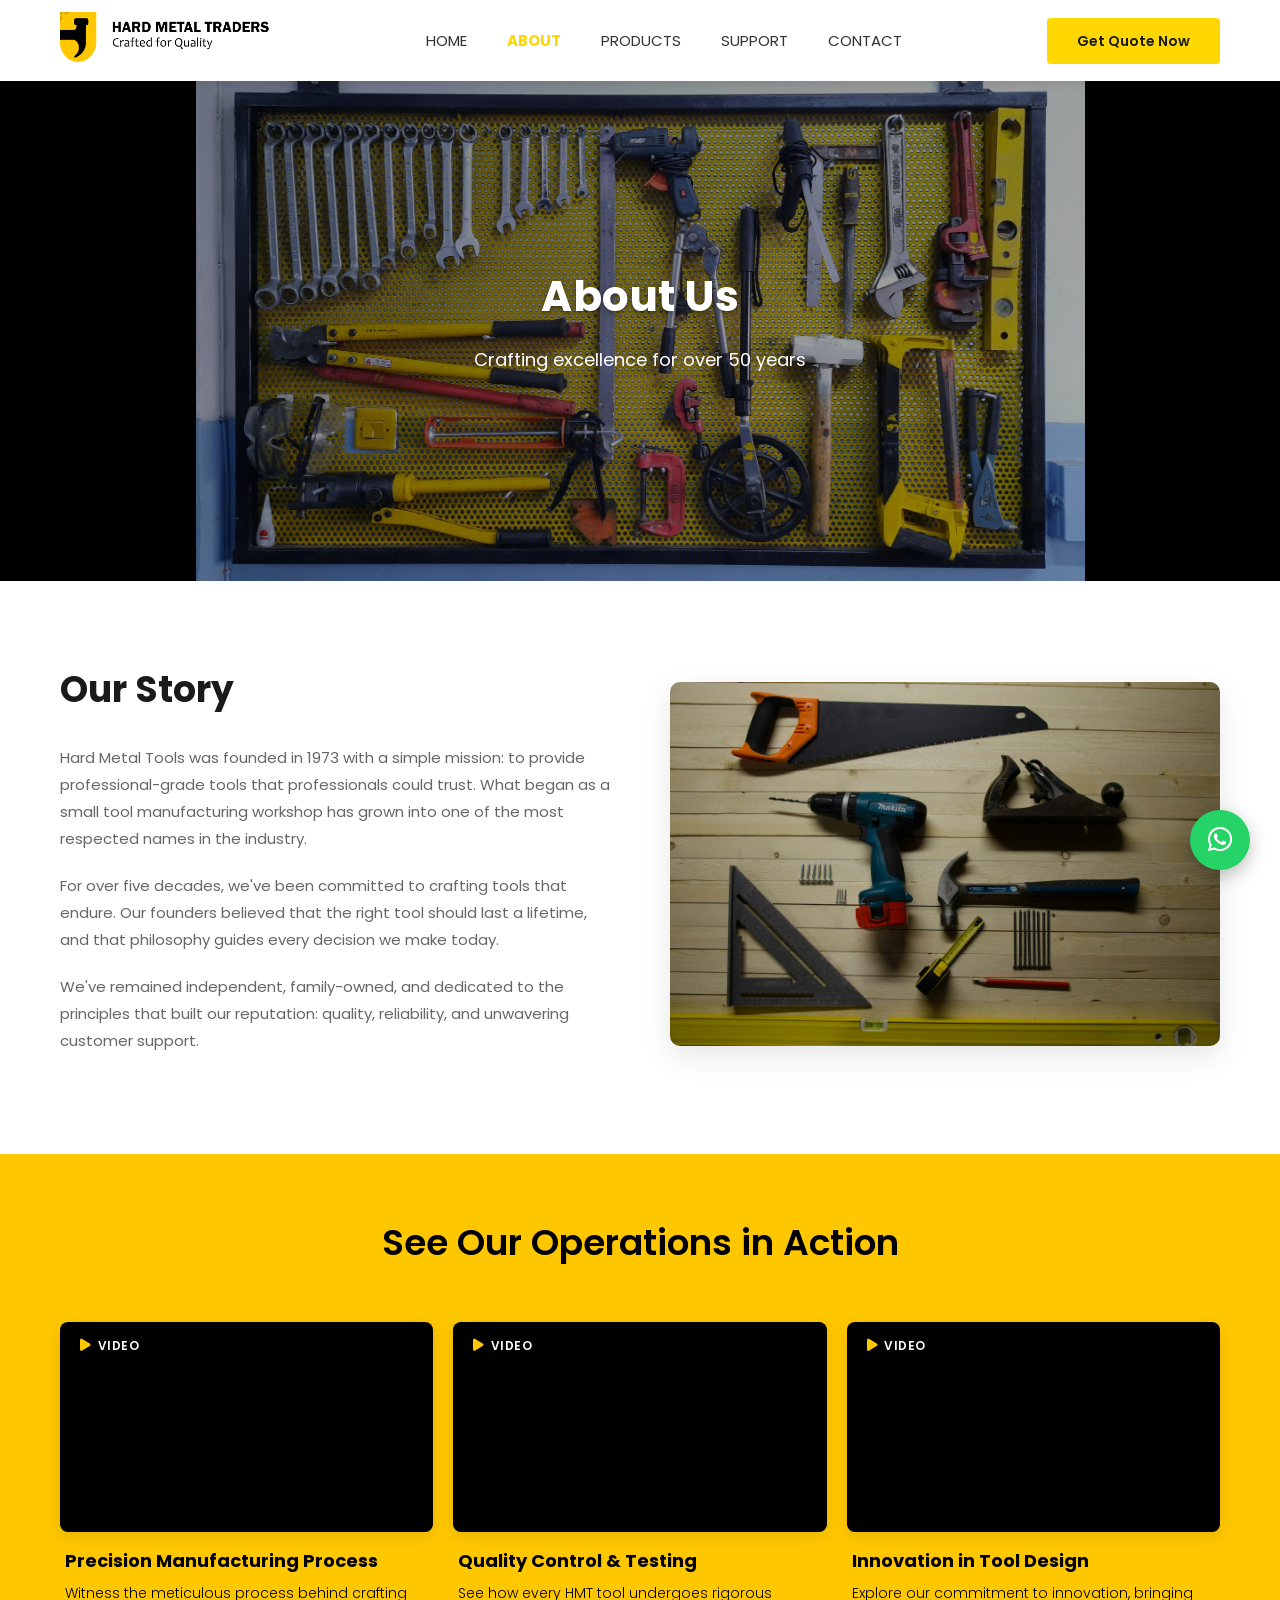
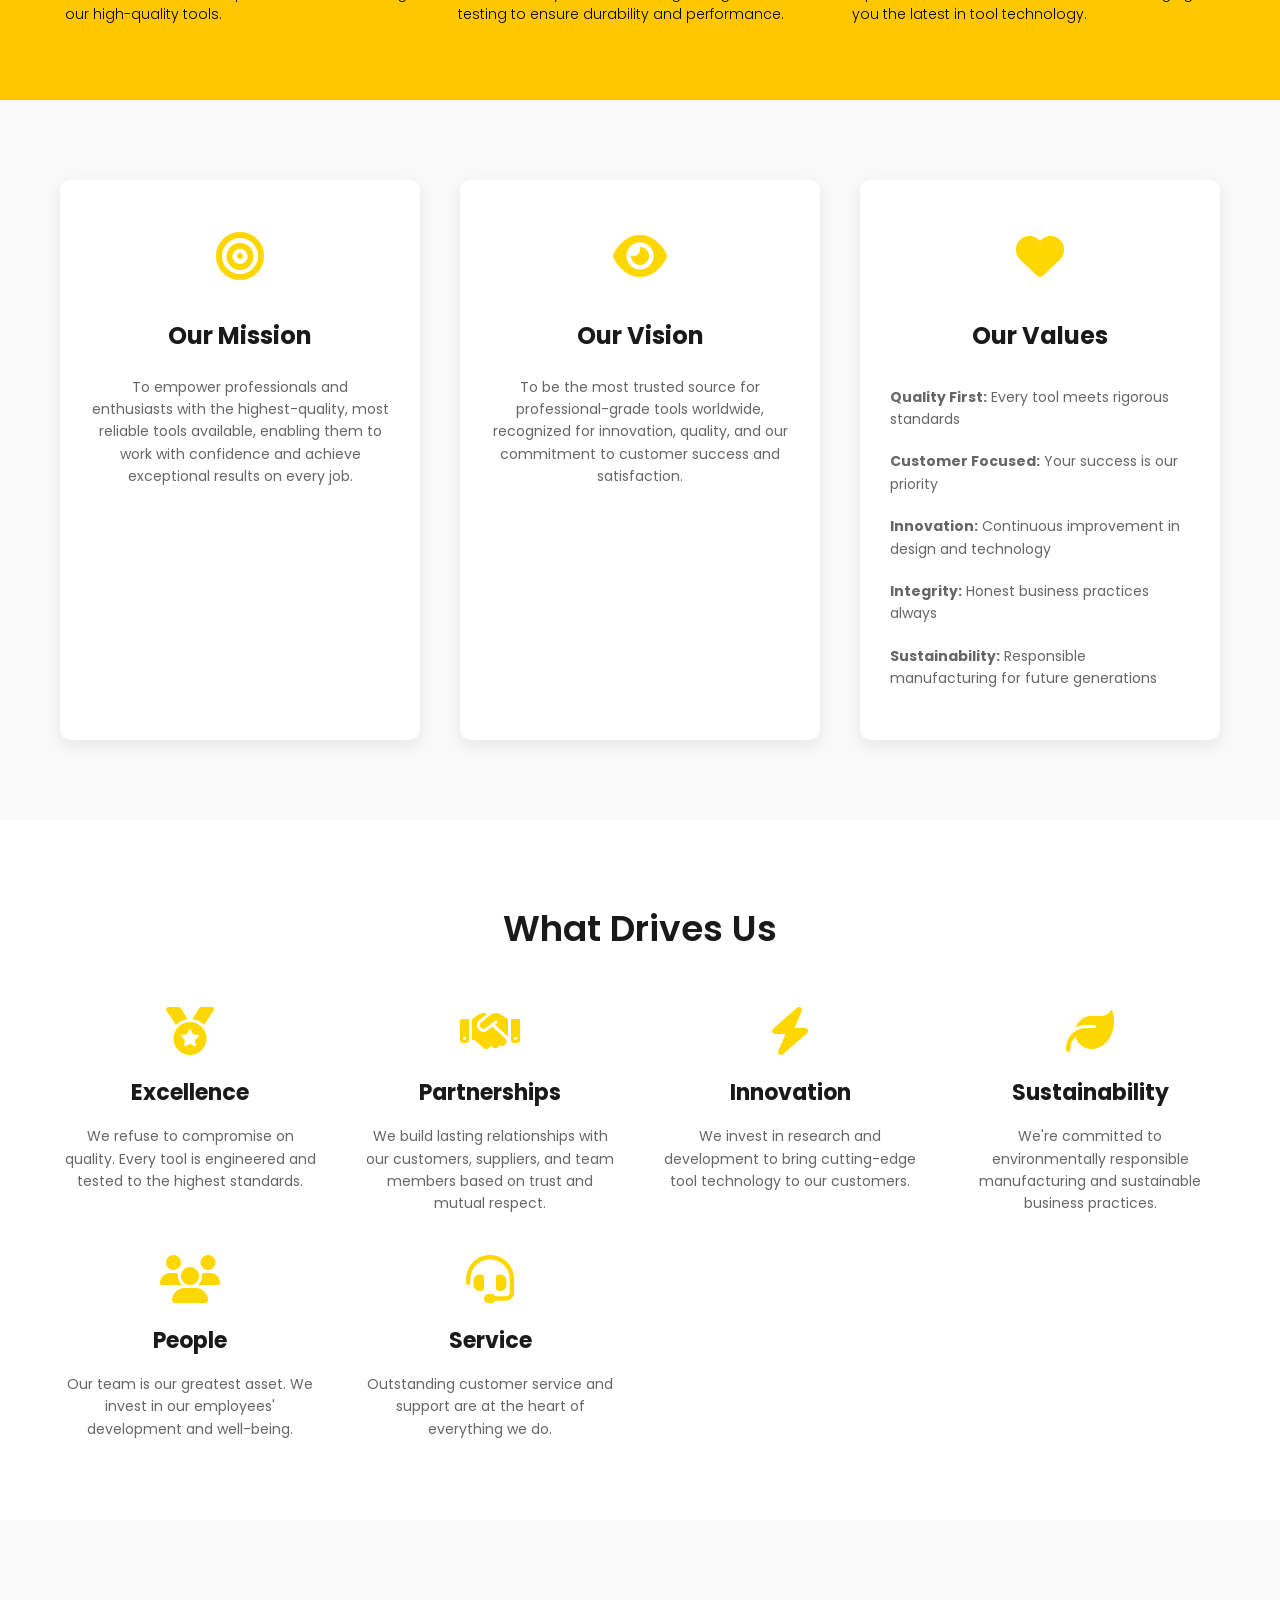
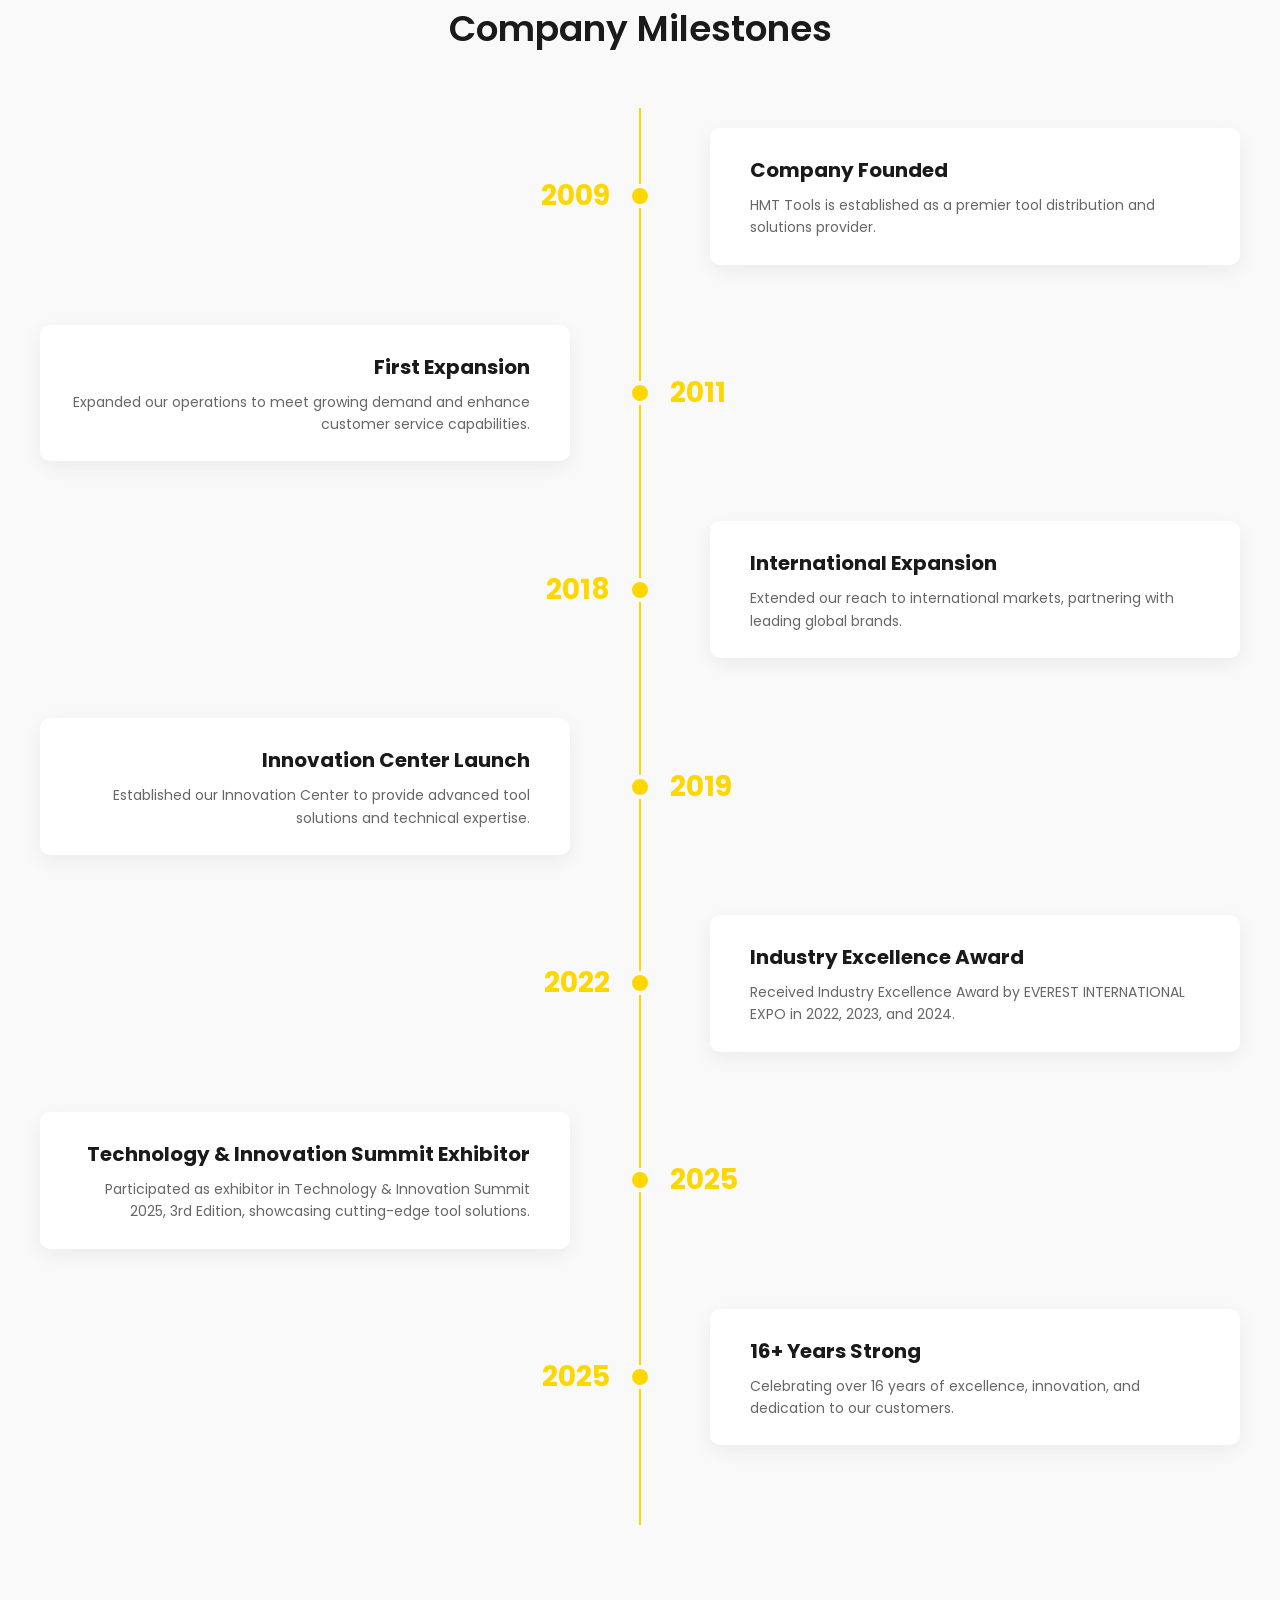
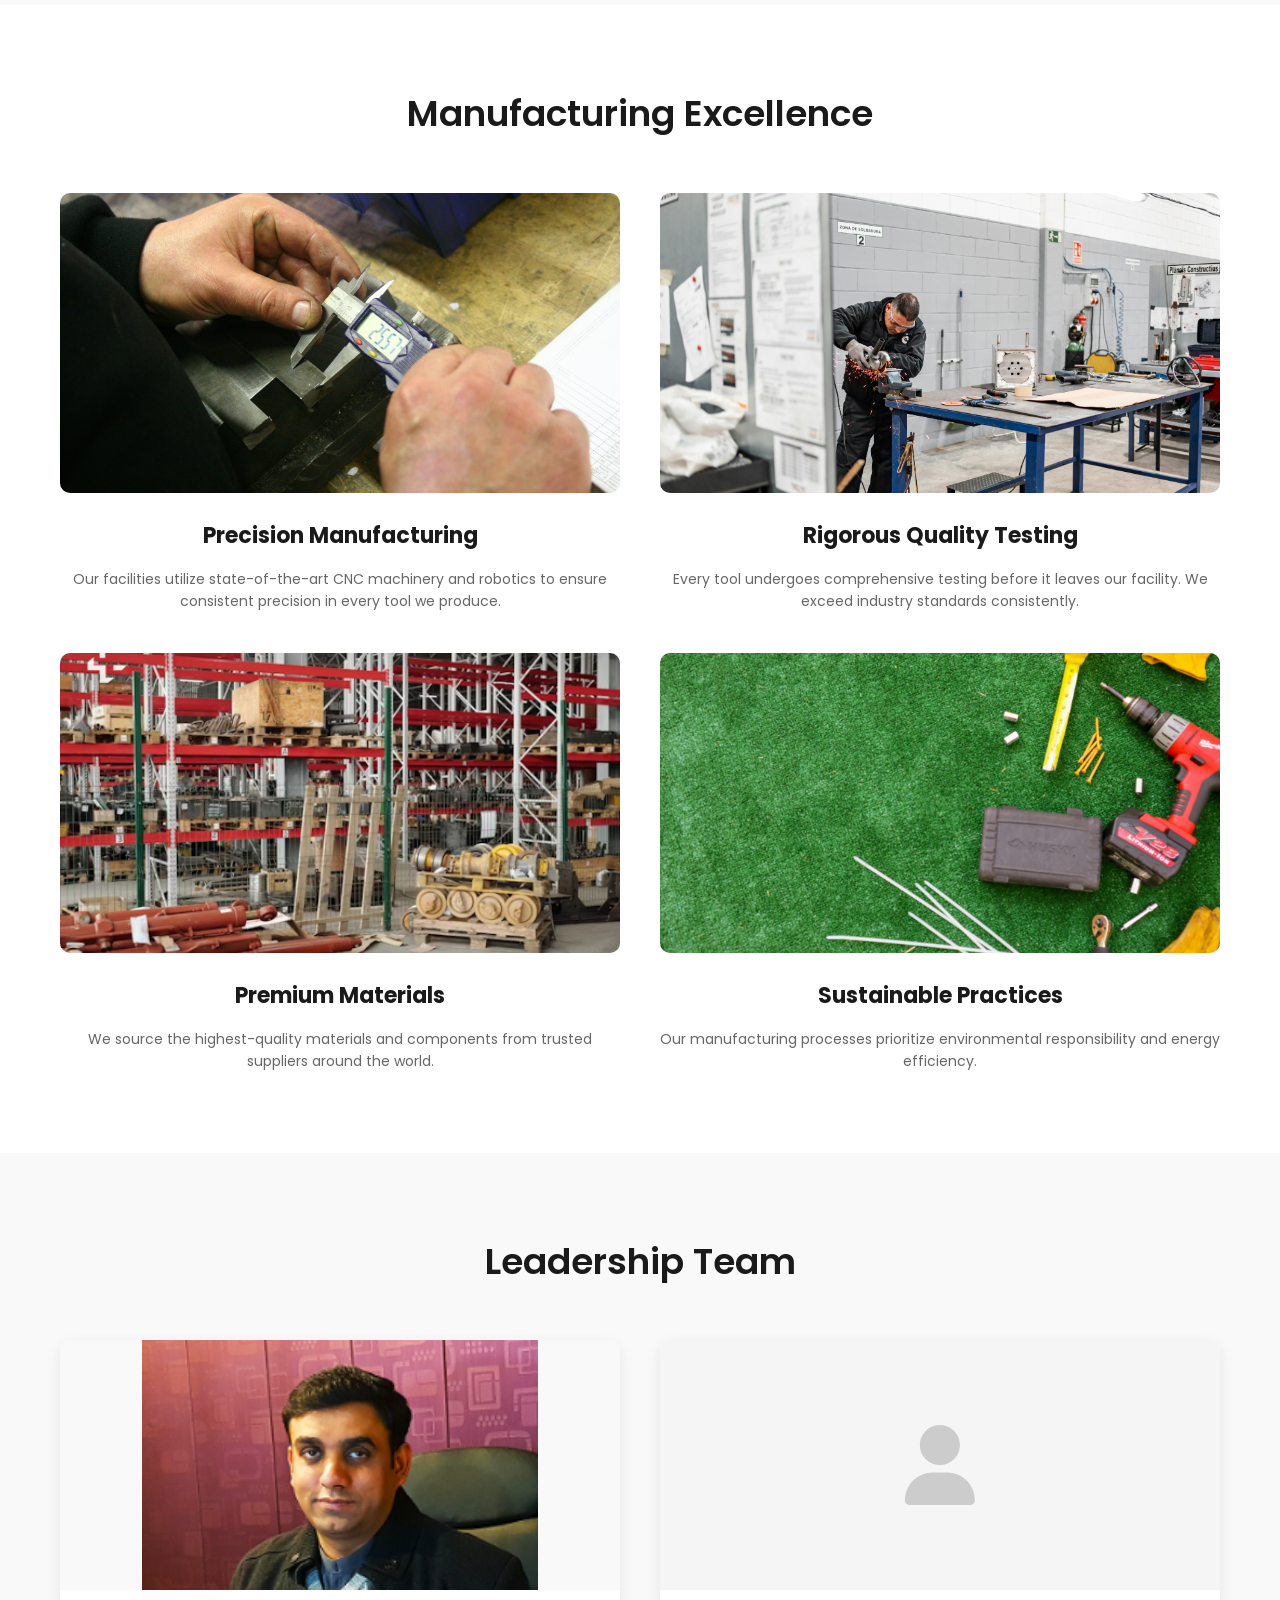
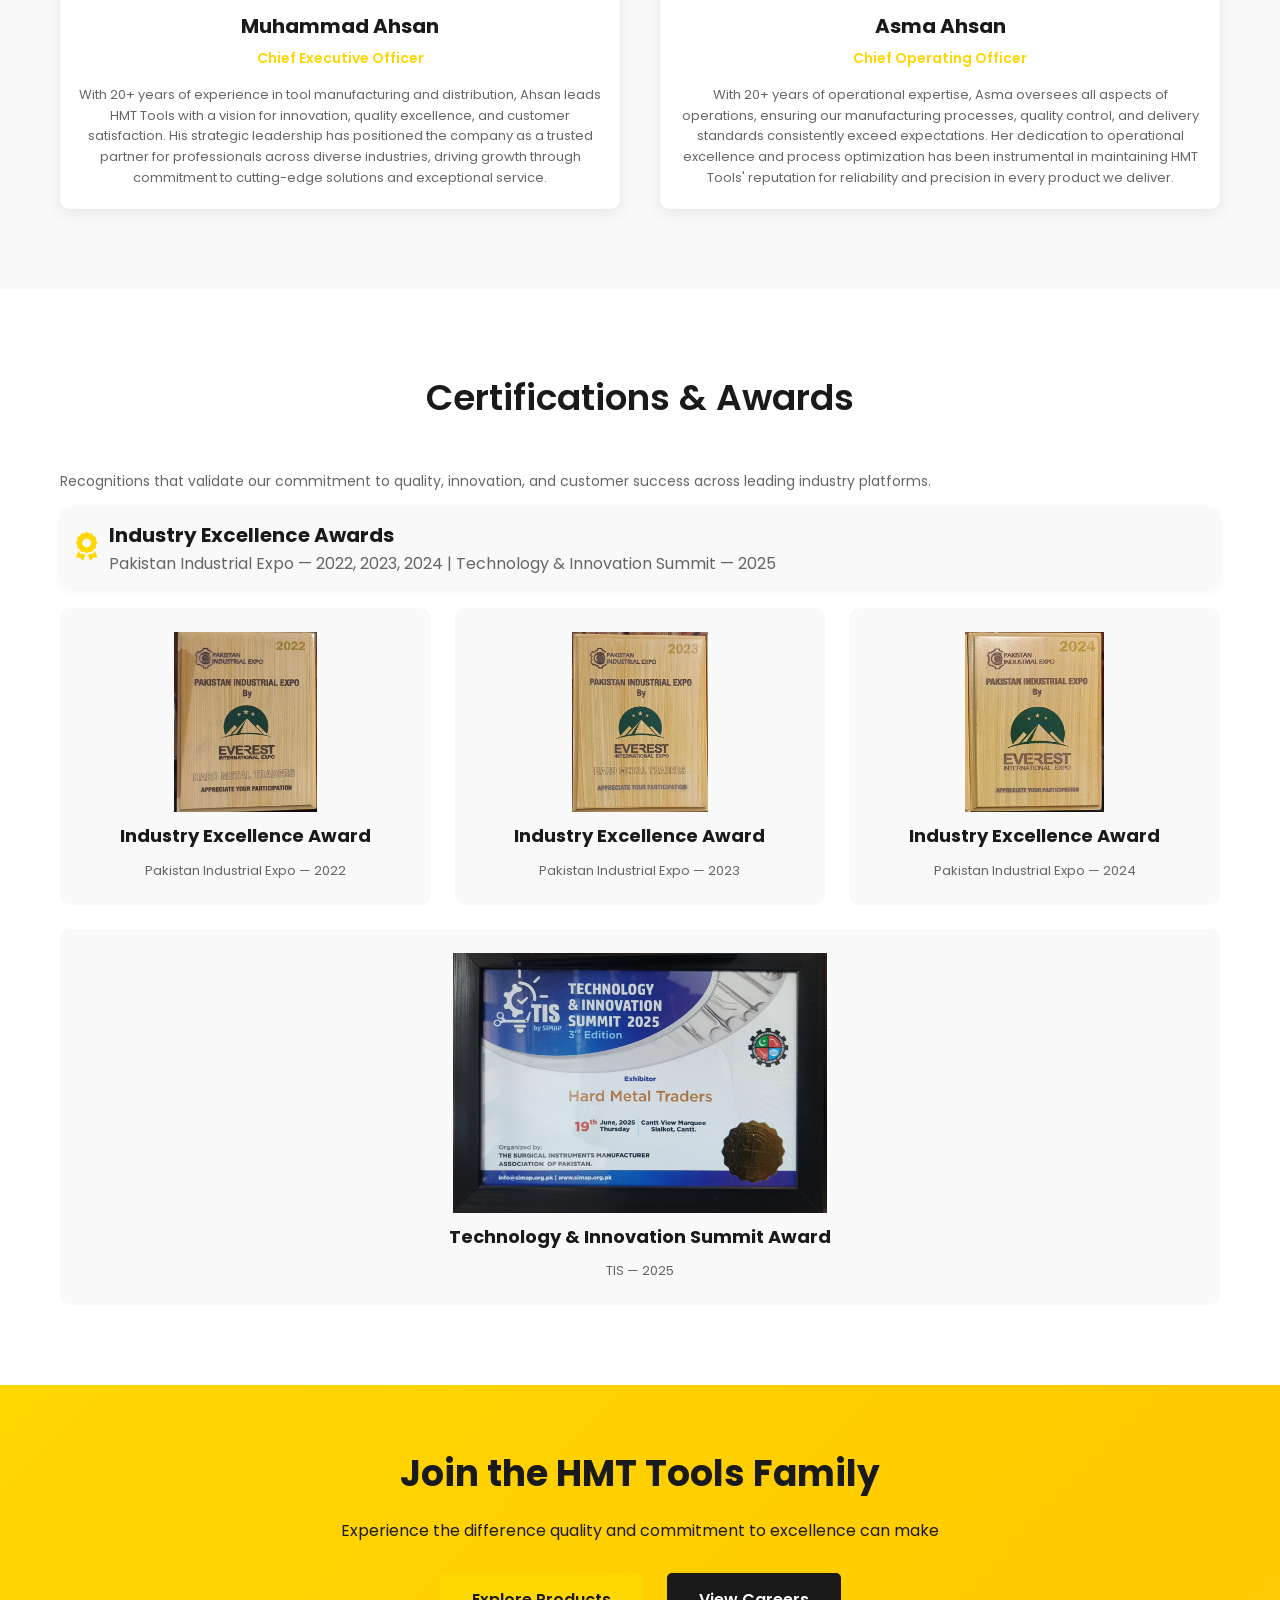
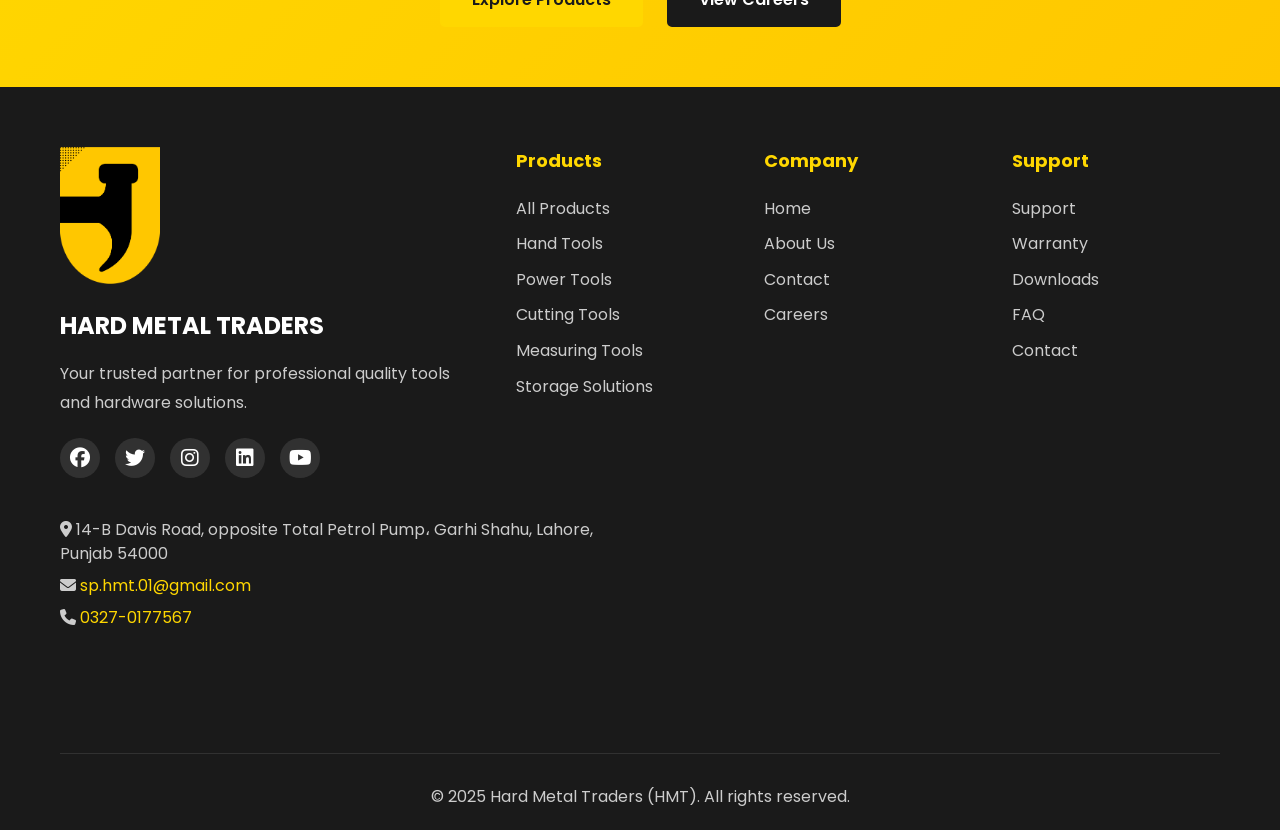
==== commit 4579f439: "Update email address in support.html footer" ====
--- a/about.html
+++ b/about.html
@@ -16,7 +16,7 @@
             <div class="container">
                 <div class="contact-info">
                     <span><i class="fas fa-phone"></i> 1-800-HMT-TOOL</span>
-                    <span><i class="fas fa-envelope"></i> info@hmttools.com</span>
+                    <span><i class="fas fa-envelope"></i> sp.hmt.01@gmail.com</span>
                 </div>
                 <div class="top-links">
                     <a href="index.html#support">Support</a>
@@ -439,7 +439,7 @@
                 <div class="footer-contact">
                     <h4></h4>
                     <p><i class="fas fa-map-marker-alt"></i> 14-B Davis Road, opposite Total Petrol Pump، Garhi Shahu, Lahore, Punjab 54000</p>
-                    <p><i class="fas fa-envelope"></i> <a href="mailto:info@hmttools.com">info@hmttools.com</a></p>
+                    <p><i class="fas fa-envelope"></i> <a href="mailto:sp.hmt.01@gmail.com">sp.hmt.01@gmail.com</a></p>
                     <p><i class="fas fa-phone"></i> <a href="tel:+923270177567">0327-0177567</a></p>
                 </div>
                 <div class="footer-map">
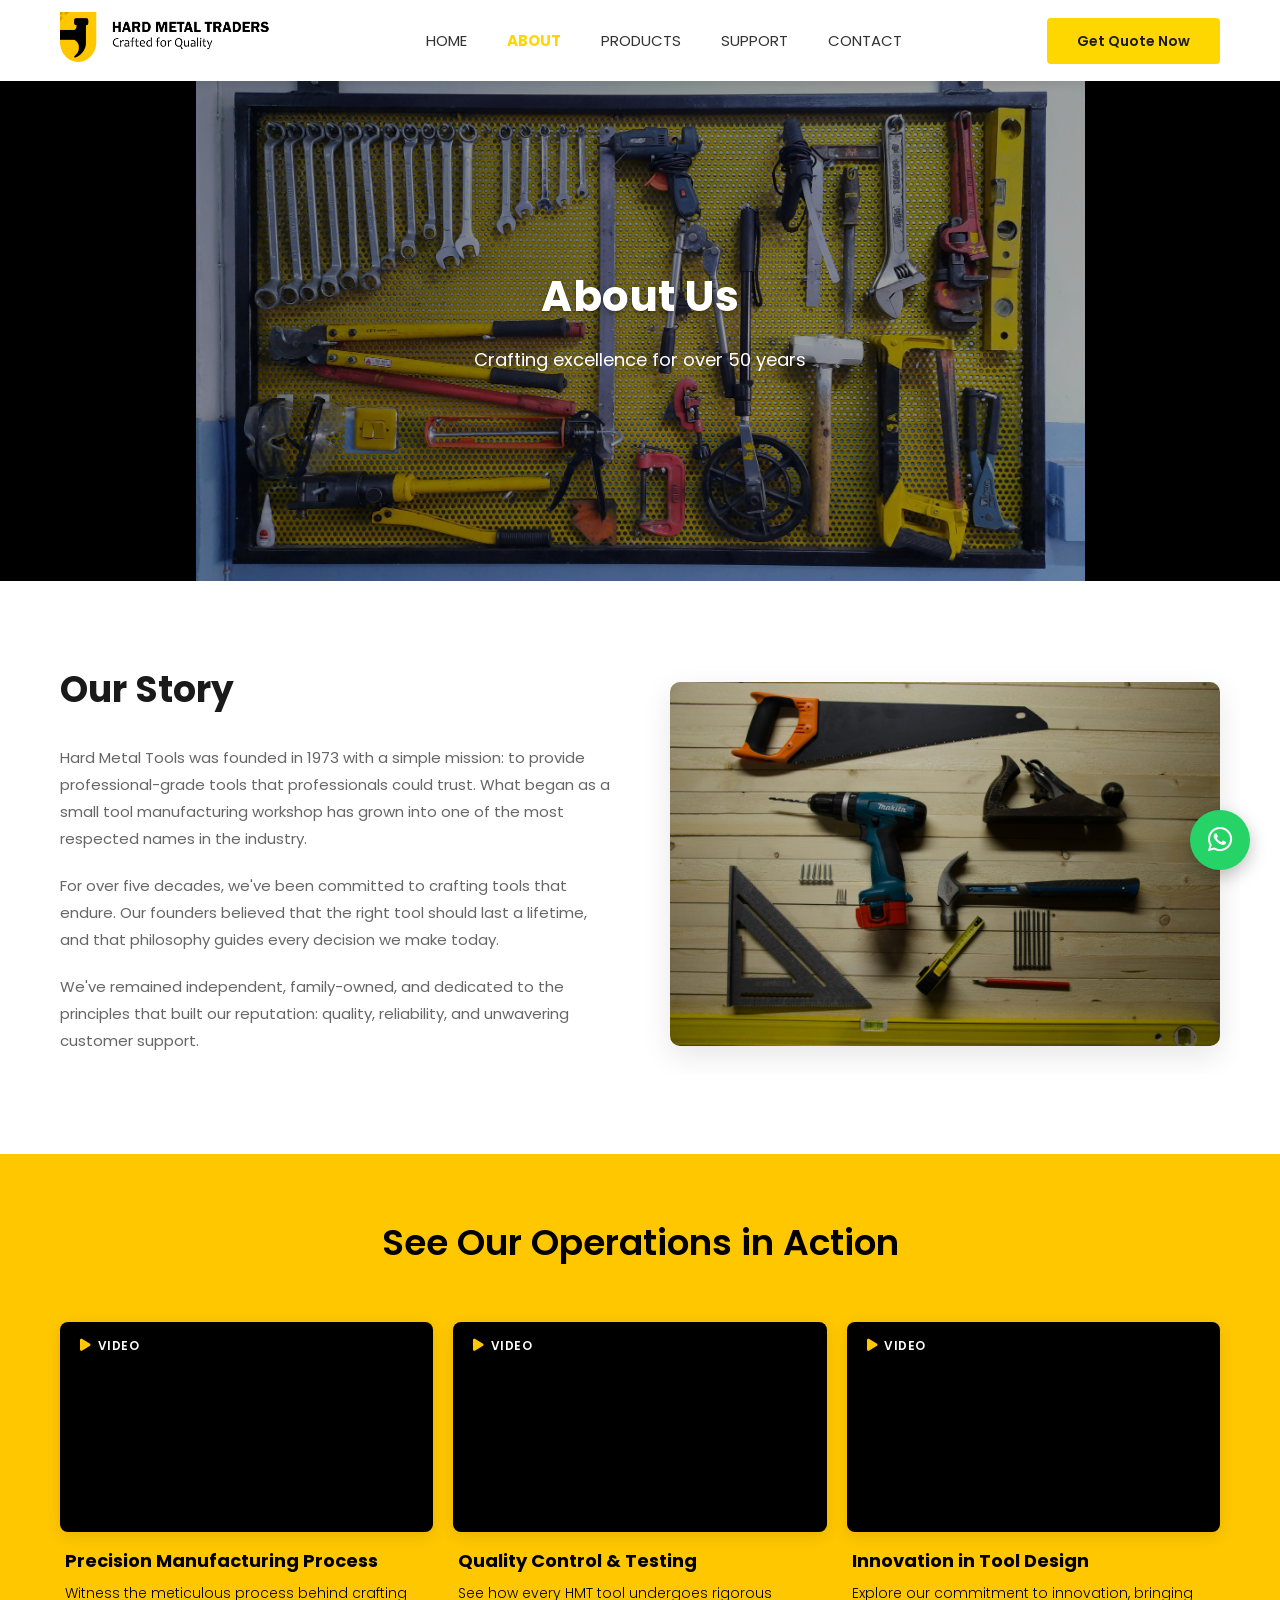
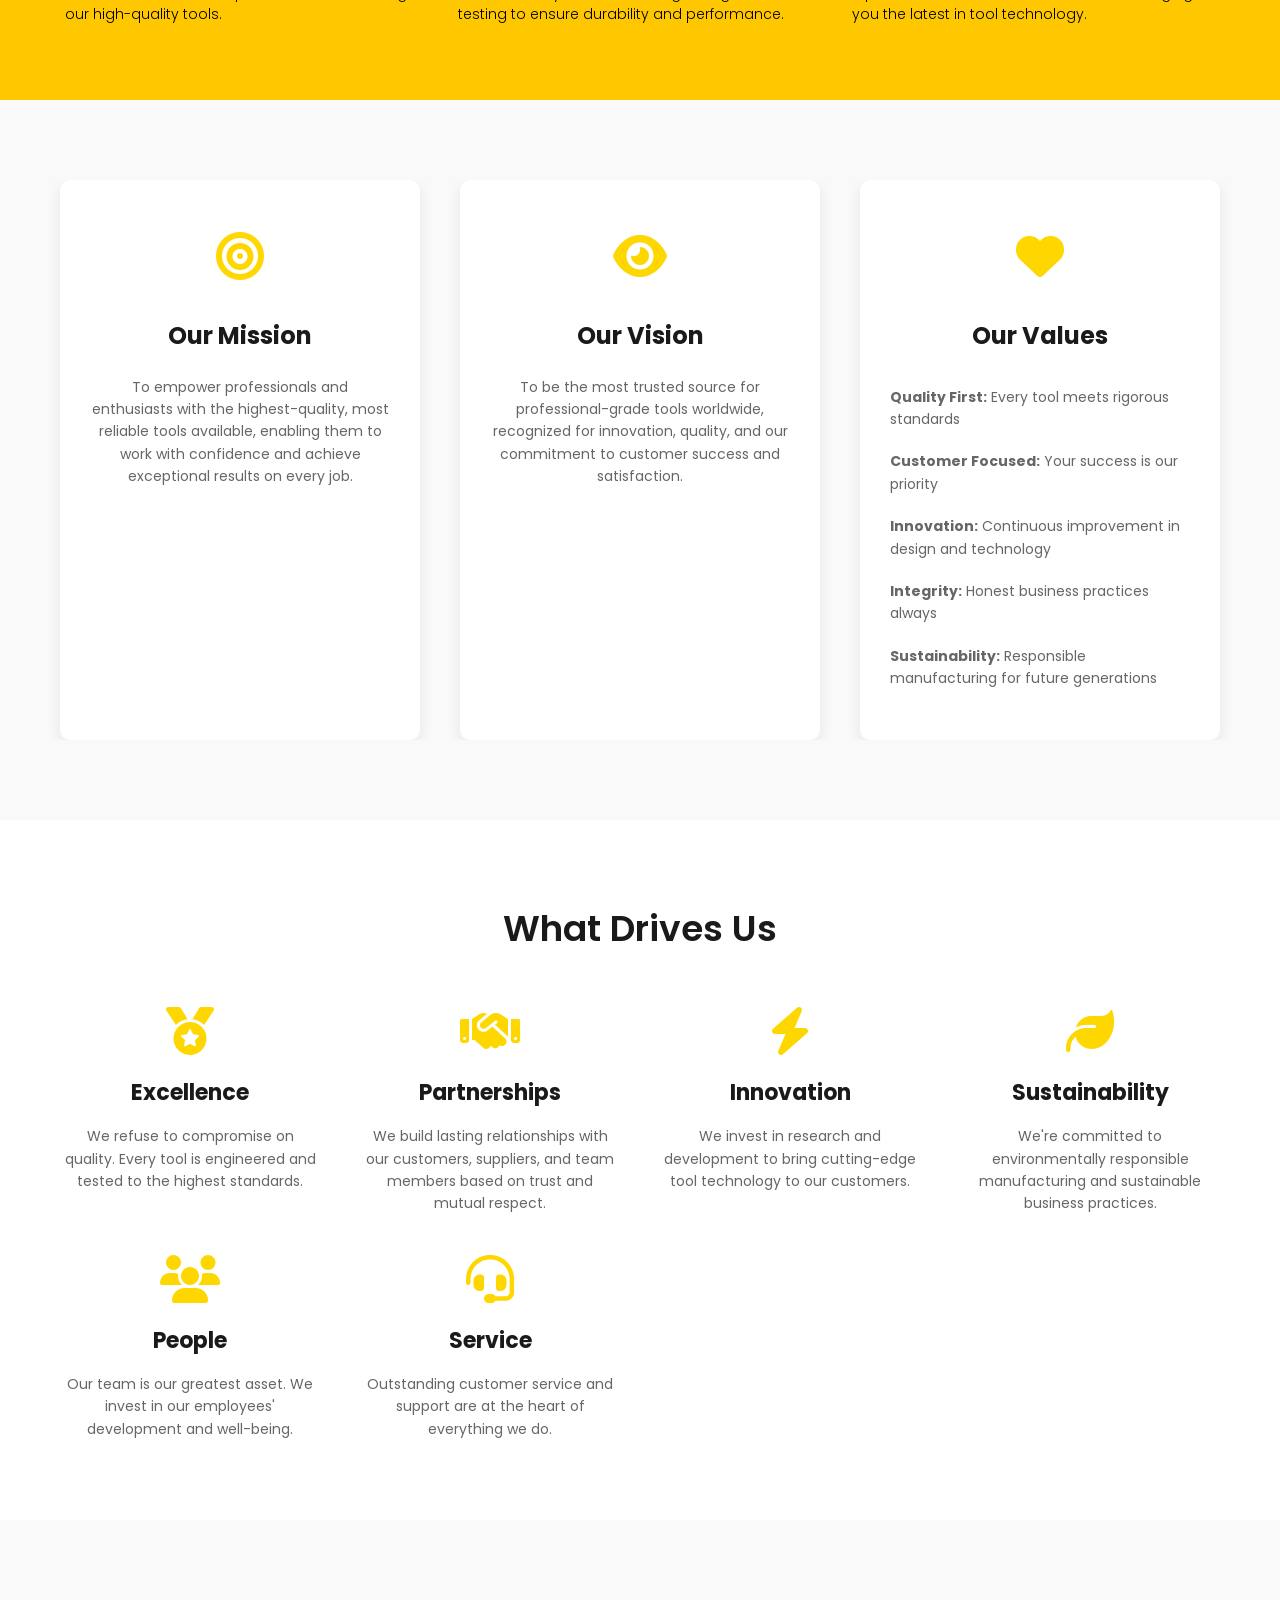
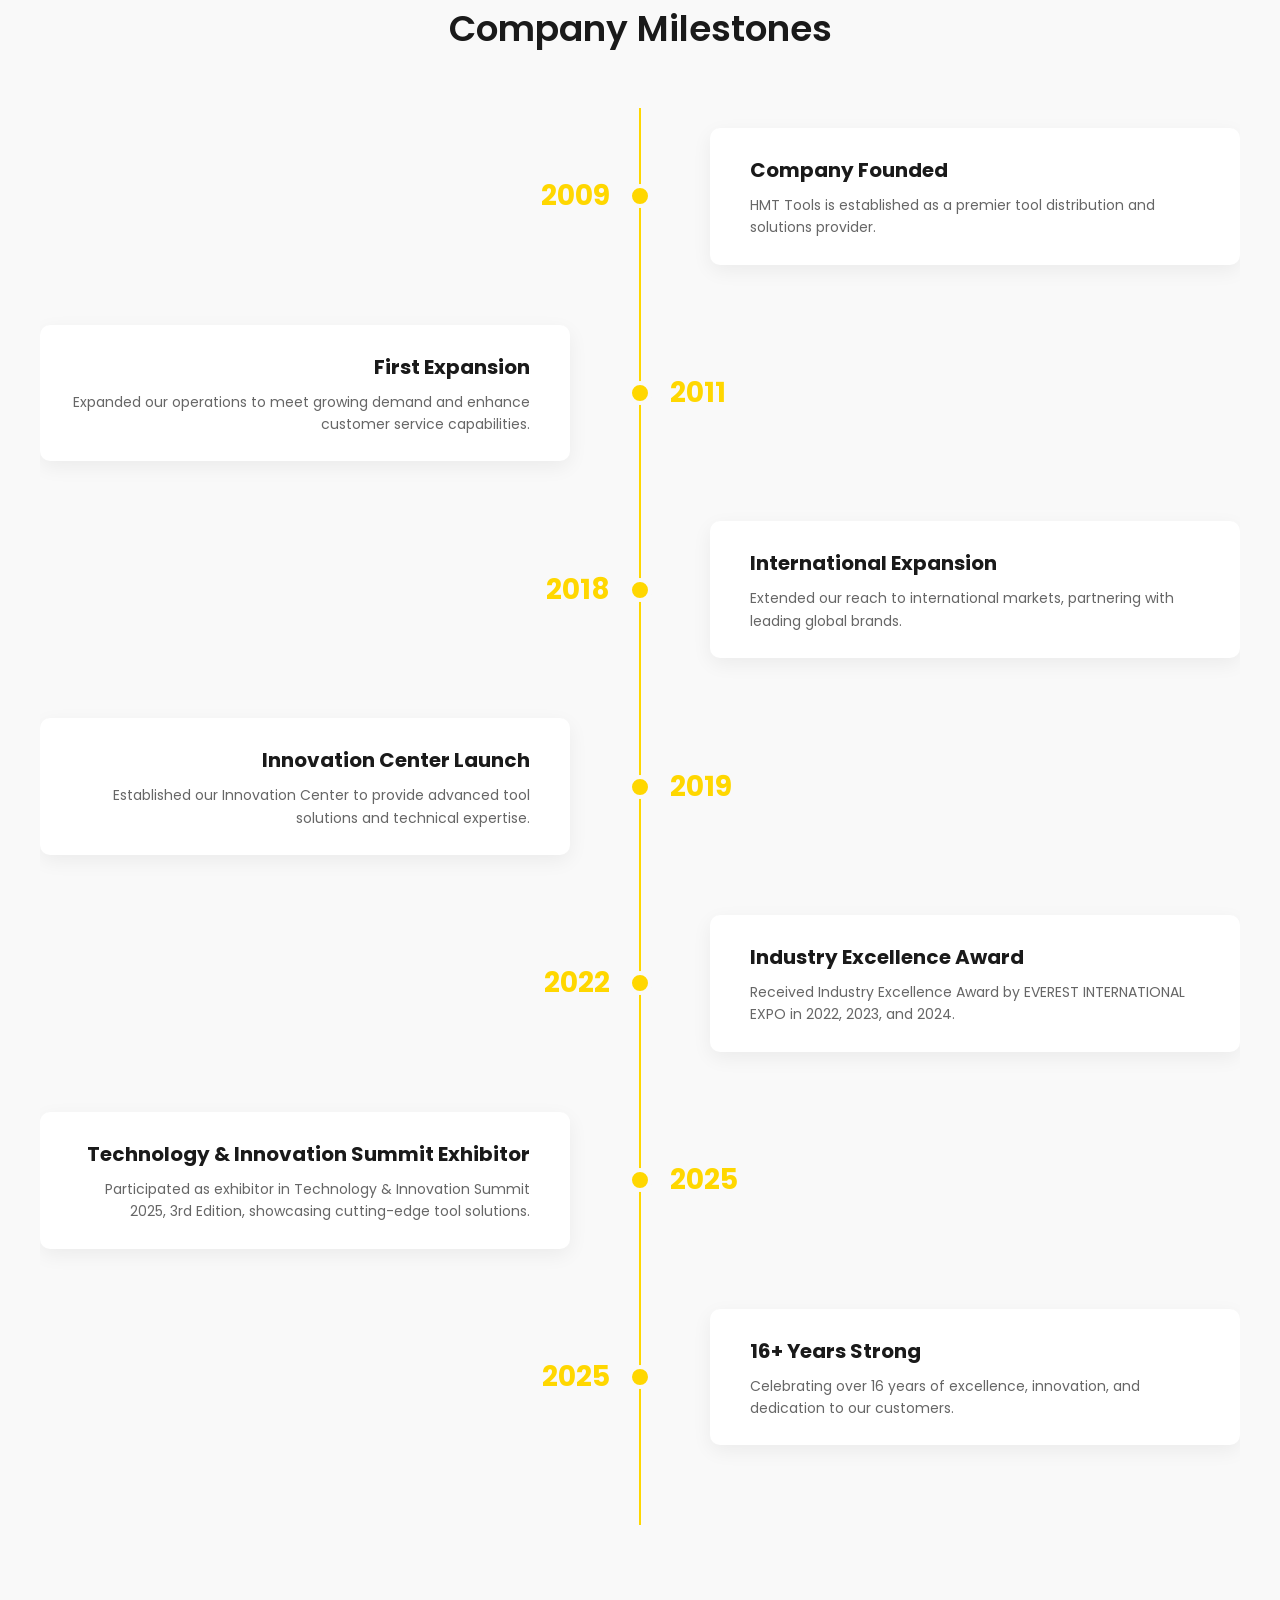
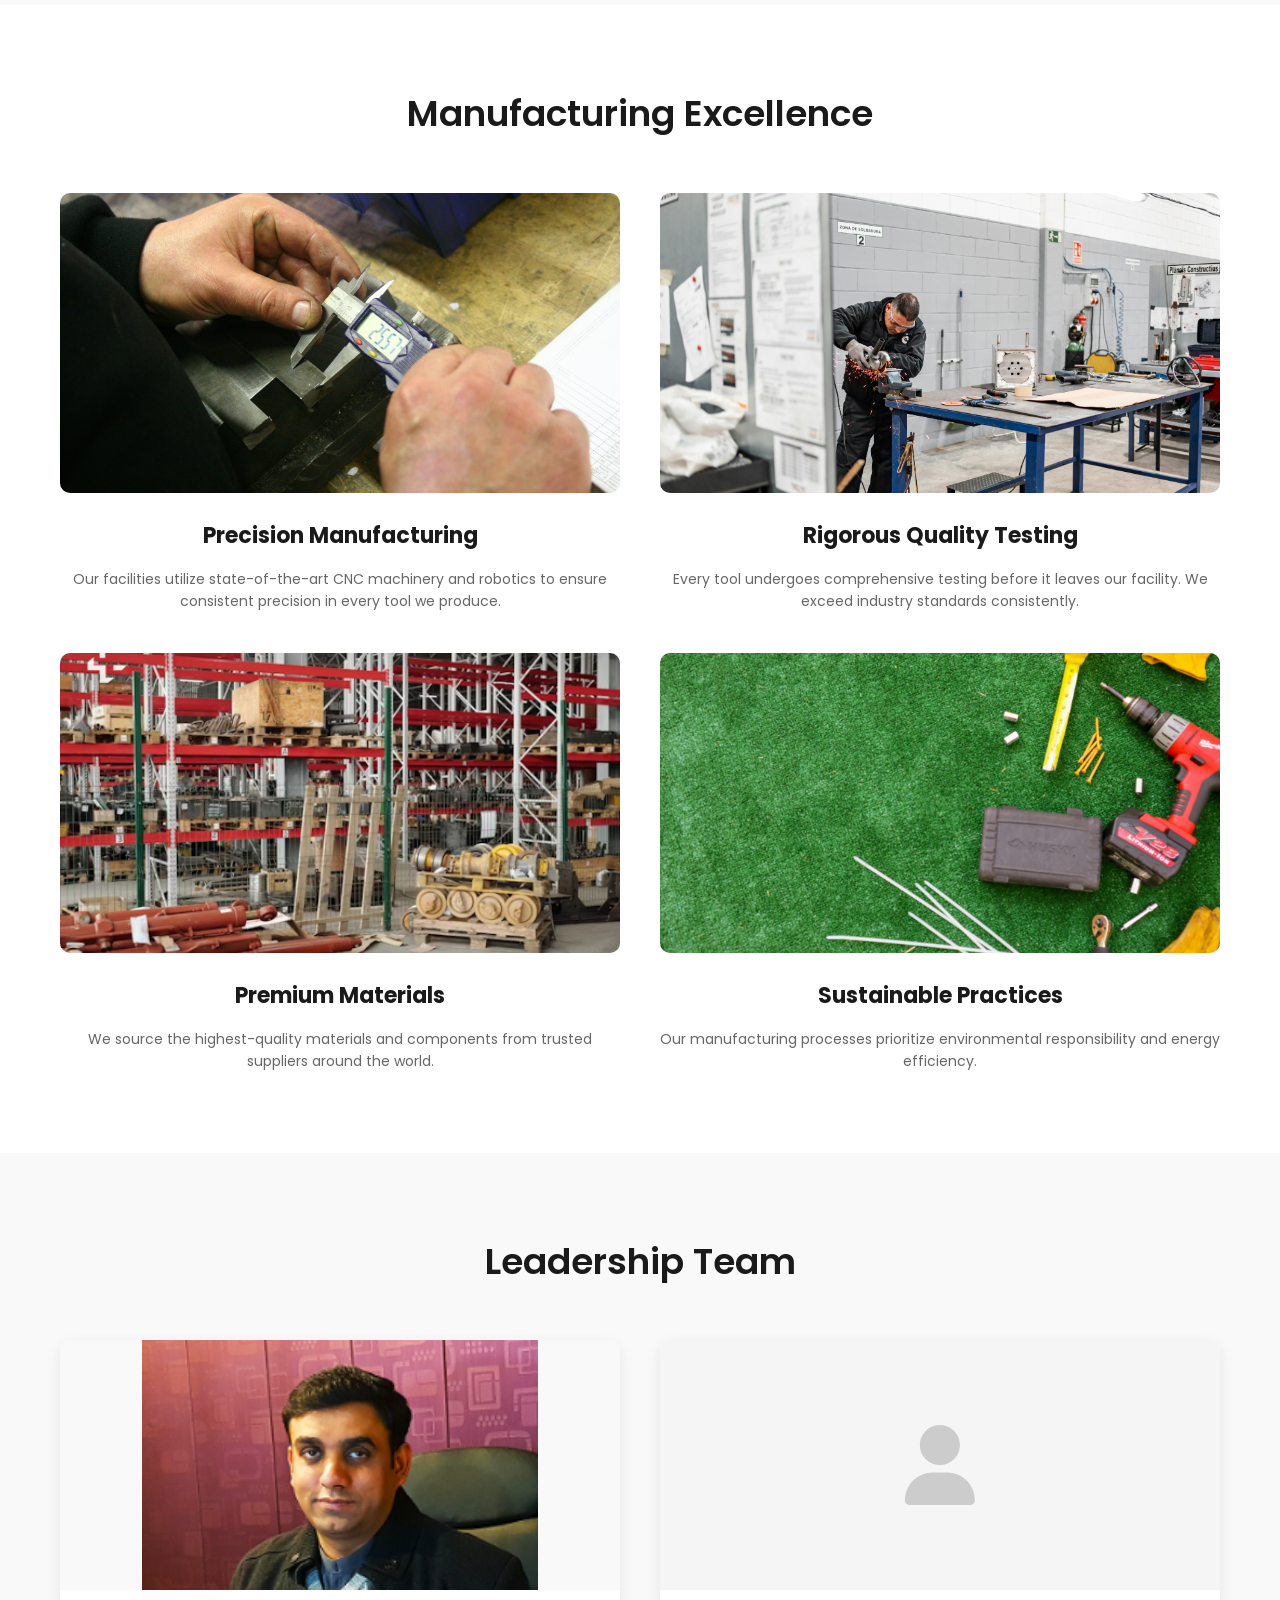
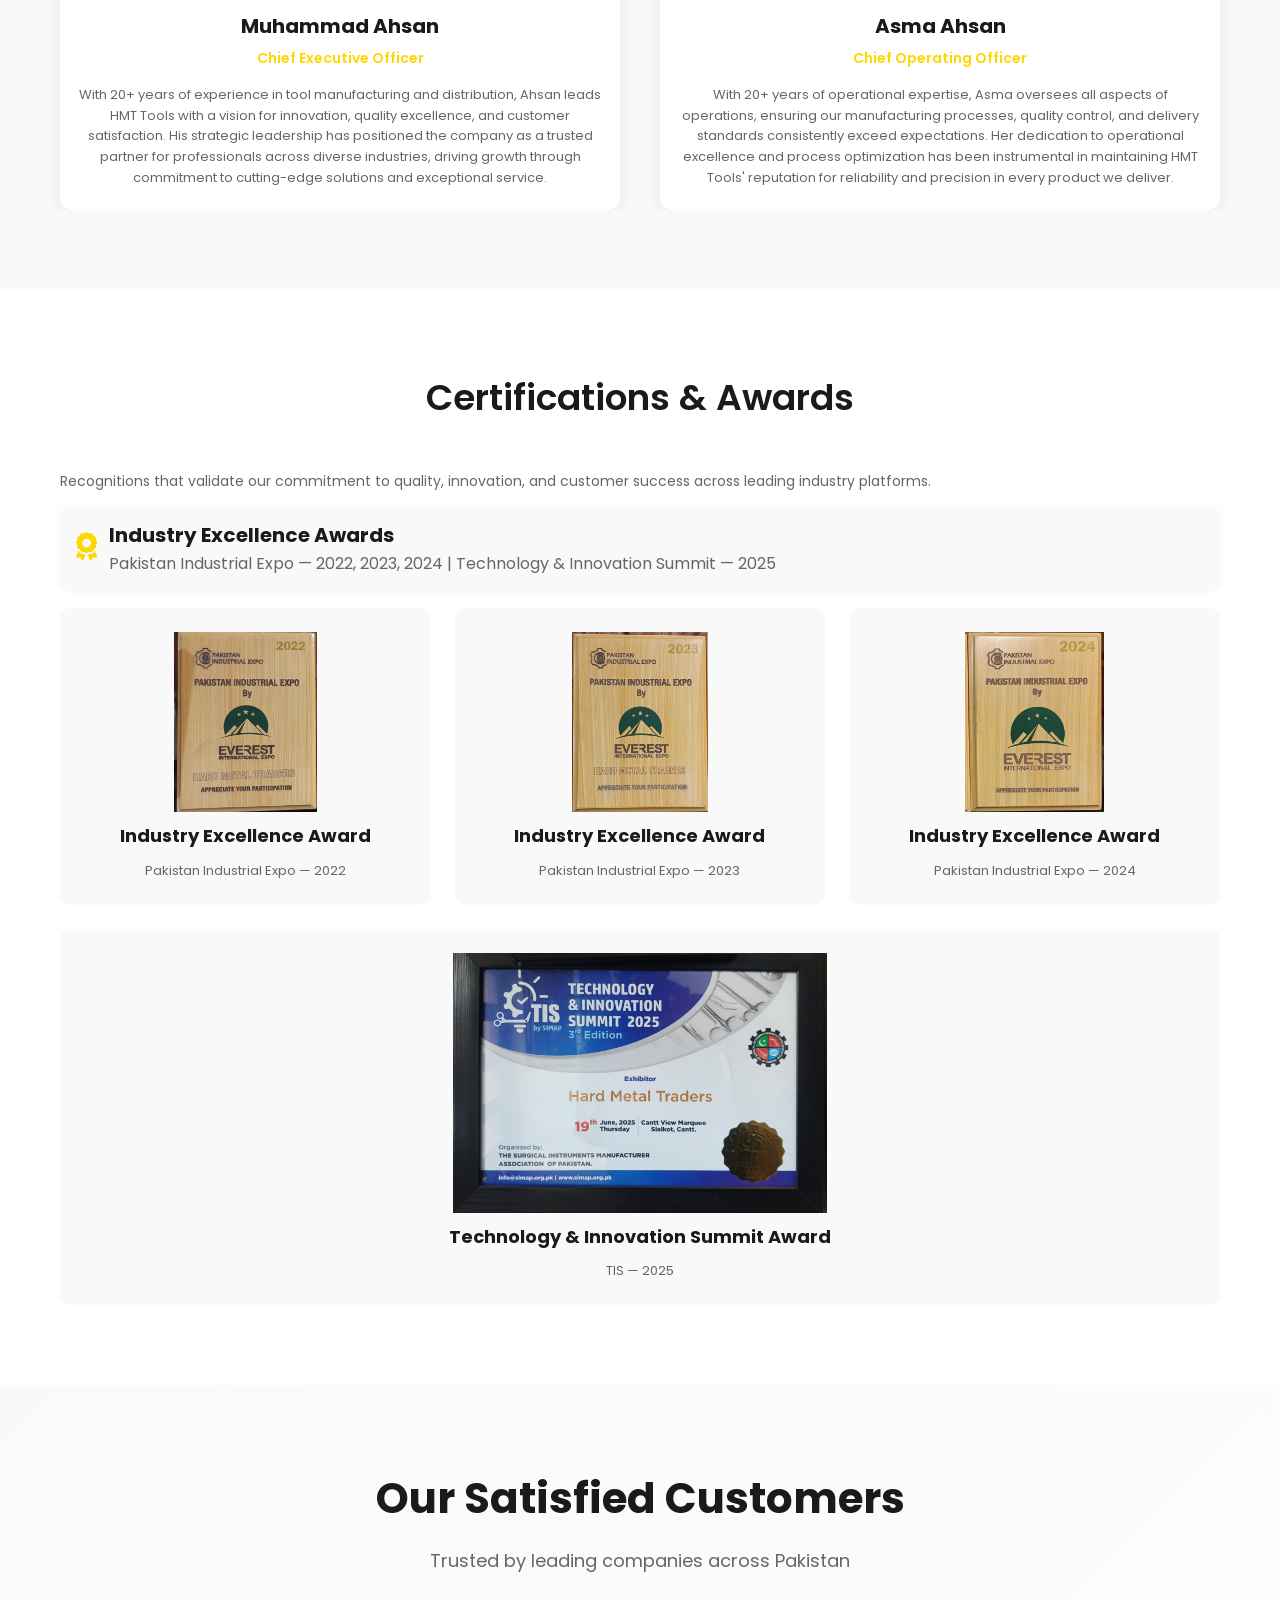
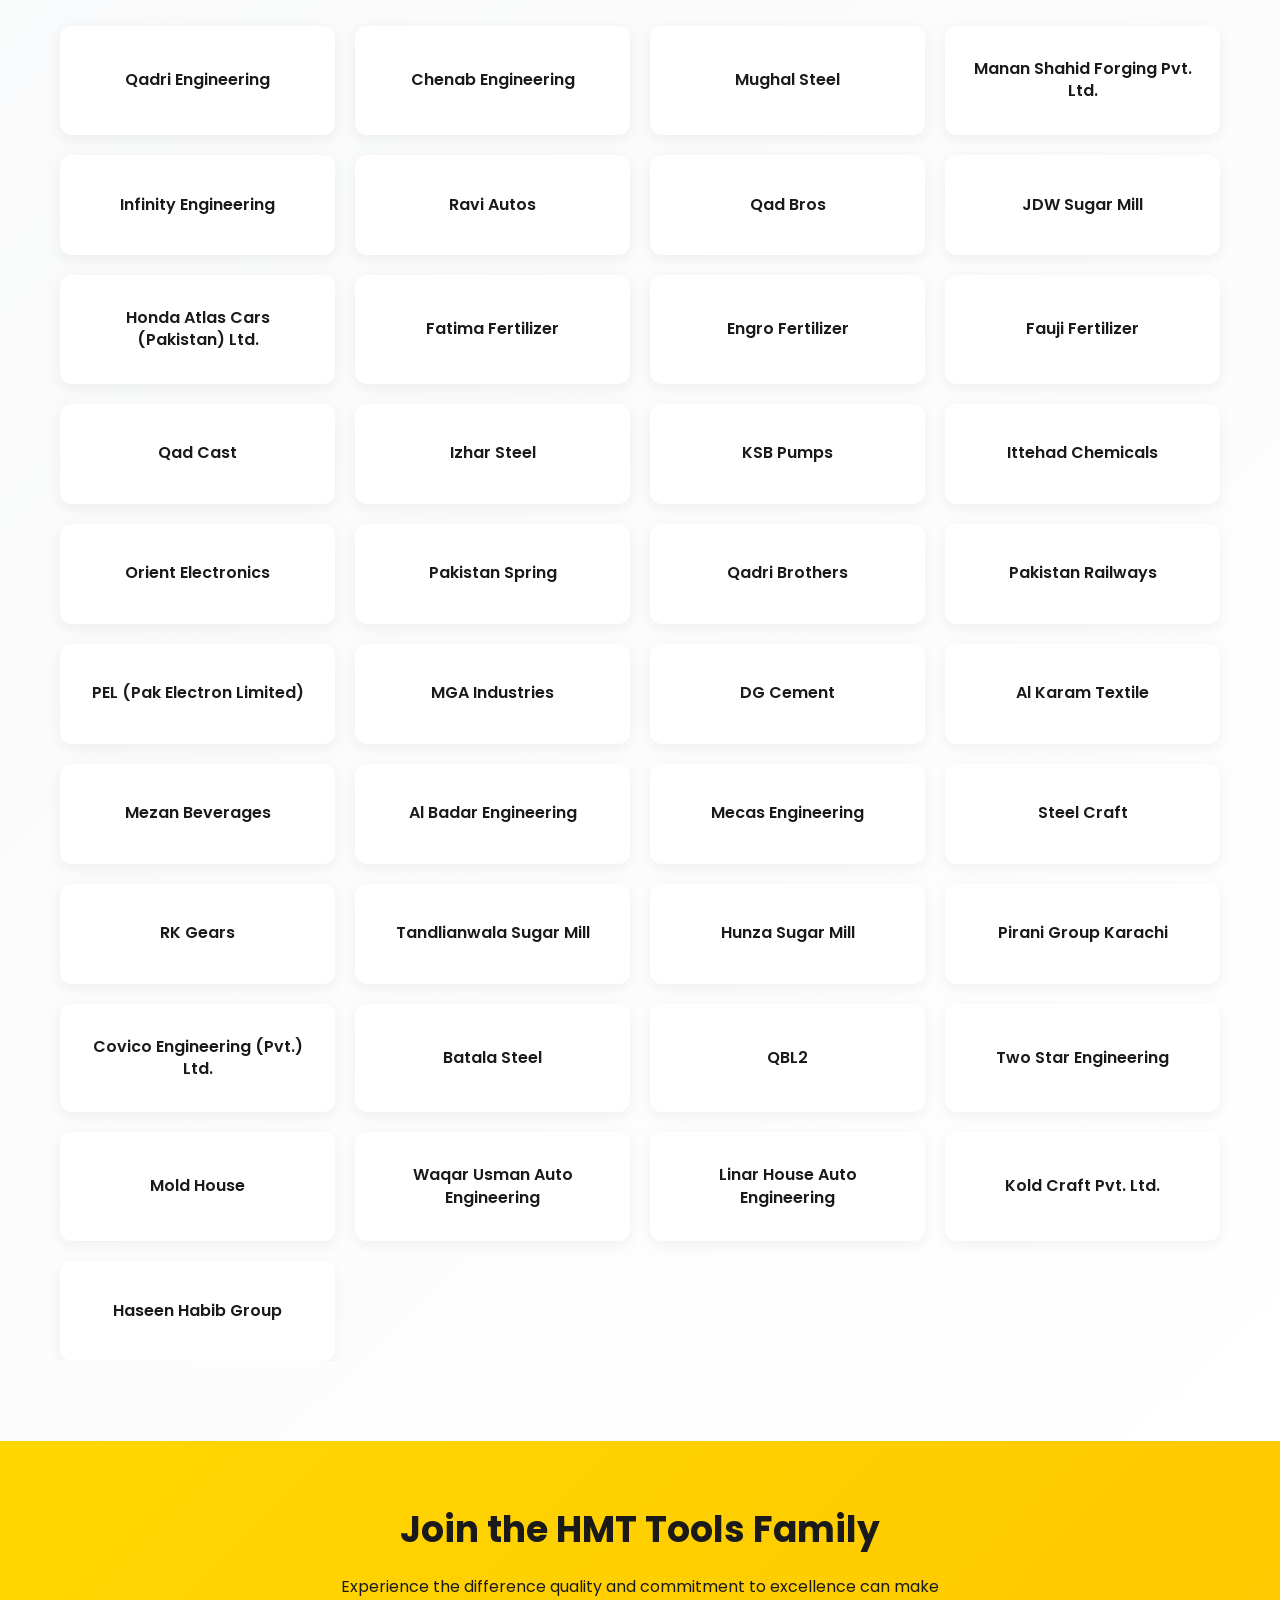
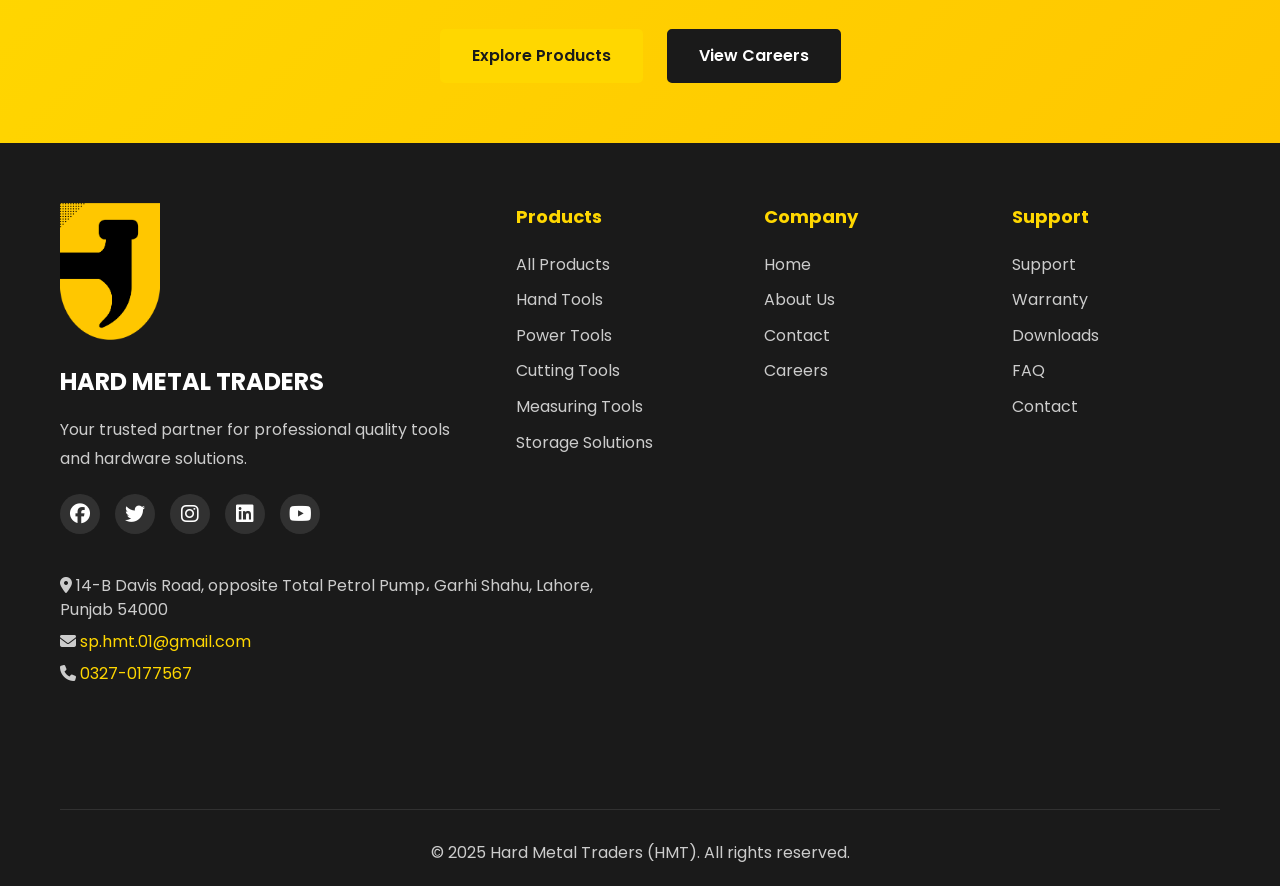
==== commit ef5c99fe: "Add Our Satisfied Customers section to about page with modern design" ====
--- a/about.html
+++ b/about.html
@@ -365,6 +365,139 @@
                     <img src="products-images/tis-award.png" alt="Technology &amp; Innovation Summit 2025 (TIS) Award" loading="lazy">
                     <h3>Technology &amp; Innovation Summit Award</h3>
                     <p>TIS — 2025</p>
+                </div>
+            </div>
+        </div>
+    </section>
+
+    <!-- Our Satisfied Customers Section -->
+    <section class="satisfied-customers">
+        <div class="container">
+            <h2 class="section-title">Our Satisfied Customers</h2>
+            <p class="section-subtitle">Trusted by leading companies across Pakistan</p>
+            <div class="customers-grid">
+                <div class="customer-card">
+                    <div class="customer-name">Qadri Engineering</div>
+                </div>
+                <div class="customer-card">
+                    <div class="customer-name">Chenab Engineering</div>
+                </div>
+                <div class="customer-card">
+                    <div class="customer-name">Mughal Steel</div>
+                </div>
+                <div class="customer-card">
+                    <div class="customer-name">Manan Shahid Forging Pvt. Ltd.</div>
+                </div>
+                <div class="customer-card">
+                    <div class="customer-name">Infinity Engineering</div>
+                </div>
+                <div class="customer-card">
+                    <div class="customer-name">Ravi Autos</div>
+                </div>
+                <div class="customer-card">
+                    <div class="customer-name">Qad Bros</div>
+                </div>
+                <div class="customer-card">
+                    <div class="customer-name">JDW Sugar Mill</div>
+                </div>
+                <div class="customer-card">
+                    <div class="customer-name">Honda Atlas Cars (Pakistan) Ltd.</div>
+                </div>
+                <div class="customer-card">
+                    <div class="customer-name">Fatima Fertilizer</div>
+                </div>
+                <div class="customer-card">
+                    <div class="customer-name">Engro Fertilizer</div>
+                </div>
+                <div class="customer-card">
+                    <div class="customer-name">Fauji Fertilizer</div>
+                </div>
+                <div class="customer-card">
+                    <div class="customer-name">Qad Cast</div>
+                </div>
+                <div class="customer-card">
+                    <div class="customer-name">Izhar Steel</div>
+                </div>
+                <div class="customer-card">
+                    <div class="customer-name">KSB Pumps</div>
+                </div>
+                <div class="customer-card">
+                    <div class="customer-name">Ittehad Chemicals</div>
+                </div>
+                <div class="customer-card">
+                    <div class="customer-name">Orient Electronics</div>
+                </div>
+                <div class="customer-card">
+                    <div class="customer-name">Pakistan Spring</div>
+                </div>
+                <div class="customer-card">
+                    <div class="customer-name">Qadri Brothers</div>
+                </div>
+                <div class="customer-card">
+                    <div class="customer-name">Pakistan Railways</div>
+                </div>
+                <div class="customer-card">
+                    <div class="customer-name">PEL (Pak Electron Limited)</div>
+                </div>
+                <div class="customer-card">
+                    <div class="customer-name">MGA Industries</div>
+                </div>
+                <div class="customer-card">
+                    <div class="customer-name">DG Cement</div>
+                </div>
+                <div class="customer-card">
+                    <div class="customer-name">Al Karam Textile</div>
+                </div>
+                <div class="customer-card">
+                    <div class="customer-name">Mezan Beverages</div>
+                </div>
+                <div class="customer-card">
+                    <div class="customer-name">Al Badar Engineering</div>
+                </div>
+                <div class="customer-card">
+                    <div class="customer-name">Mecas Engineering</div>
+                </div>
+                <div class="customer-card">
+                    <div class="customer-name">Steel Craft</div>
+                </div>
+                <div class="customer-card">
+                    <div class="customer-name">RK Gears</div>
+                </div>
+                <div class="customer-card">
+                    <div class="customer-name">Tandlianwala Sugar Mill</div>
+                </div>
+                <div class="customer-card">
+                    <div class="customer-name">Hunza Sugar Mill</div>
+                </div>
+                <div class="customer-card">
+                    <div class="customer-name">Pirani Group Karachi</div>
+                </div>
+                <div class="customer-card">
+                    <div class="customer-name">Covico Engineering (Pvt.) Ltd.</div>
+                </div>
+                <div class="customer-card">
+                    <div class="customer-name">Batala Steel</div>
+                </div>
+                <div class="customer-card">
+                    <div class="customer-name">QBL2</div>
+                </div>
+                <div class="customer-card">
+                    <div class="customer-name">Two Star Engineering</div>
+                </div>
+                <div class="customer-card">
+                    <div class="customer-name">Mold House</div>
+                </div>
+                <div class="customer-card">
+                    <div class="customer-name">Waqar Usman Auto Engineering</div>
+                </div>
+                <div class="customer-card">
+                    <div class="customer-name">Linar House Auto Engineering</div>
+                </div>
+                <div class="customer-card">
+                    <div class="customer-name">Kold Craft Pvt. Ltd.</div>
+                </div>
+                <div class="customer-card">
+                    <div class="customer-name">Haseen Habib Group</div>
                 </div>
             </div>
         </div>
--- a/styles.css
+++ b/styles.css
@@ -24,6 +24,7 @@
     line-height: 1.6;
     color: var(--text-color);
     background-color: var(--light-bg);
+    overflow-x: hidden;
 }
 
 body.menu-open {
@@ -36,6 +37,8 @@
     max-width: 1200px;
     margin: 0 auto;
     padding: 0 20px;
+    width: 100%;
+    overflow-x: hidden;
 }
 
 /* Header Styles */
@@ -237,7 +240,9 @@
         display: flex;
         flex-direction: column;
         justify-content: center;
+        align-items: center;
         height: 100%;
+        text-align: center;
     }
     .hero .hero-content h2 { 
         font-size: 48px; 
@@ -326,6 +331,7 @@
 .featured-categories {
     padding: 80px 0;
     background-color: #f8f9fa;
+    overflow-x: hidden;
 }
 
 .categories-grid {
@@ -333,6 +339,9 @@
     grid-template-columns: repeat(auto-fit, minmax(280px, 1fr));
     gap: 30px;
     margin-top: 40px;
+    width: 100%;
+    max-width: 100%;
+    overflow-x: hidden;
 }
 
 .category-card {
@@ -1577,34 +1586,47 @@
 
 @media (max-width: 768px) {
     .featured-categories {
-        padding: 40px 0;
+        padding: 30px 0;
+        overflow: hidden;
+        width: 100%;
+    }
+
+    .featured-categories .container {
+        padding-left: 10px;
+        padding-right: 10px;
+        max-width: 100%;
     }
 
     .categories-grid {
         grid-template-columns: repeat(2, 1fr);
-        gap: 10px;
+        gap: 6px;
         padding: 0;
-        margin: 0 -5px;
+        margin-top: 15px;
+        width: 100%;
     }
 
     .category-card {
-        padding: 12px 8px;
-        border-radius: 12px;
-        margin: 0 5px;
+        padding: 8px 4px;
+        border-radius: 8px;
+        margin: 0;
+        width: 100%;
+        box-sizing: border-box;
     }
 
     .category-icon {
         width: 100%;
-        height: 110px;
-        border-radius: 8px;
-        margin-bottom: 10px;
+        height: 100px;
+        border-radius: 6px;
+        margin-bottom: 8px;
+        overflow: hidden;
     }
 
     .category-icon img {
         width: 100%;
         height: 100%;
         object-fit: contain;
-        padding: 8px;
+        padding: 6px;
+        max-width: 100%;
     }
 
     .mobile-smaller-img {
@@ -1614,16 +1636,15 @@
     }
 
     .category-content h3 {
-        font-size: 12px;
-        margin-bottom: 4px;
-        line-height: 1.3;
+        font-size: 10px;
+        margin-bottom: 3px;
+        line-height: 1.2;
     }
 
     .category-content p {
-        font-size: 9px;
-        line-height: 1.3;
-    }
-
+        font-size: 8px;
+        line-height: 1.2;
+    }
     .solution-type-content {
         grid-template-columns: 1fr;
         gap: 30px;
--- a/about.css
+++ b/about.css
@@ -687,6 +687,83 @@
     line-height: 1.6;
 }
 
+/* =======================
+   SATISFIED CUSTOMERS SECTION
+   ======================= */
+
+.satisfied-customers {
+    padding: 80px 0;
+    background: linear-gradient(135deg, #f8f9fa 0%, #ffffff 100%);
+}
+
+.satisfied-customers .section-title {
+    text-align: center;
+    font-size: 42px;
+    color: var(--secondary-color);
+    margin-bottom: 15px;
+    font-weight: 700;
+}
+
+.satisfied-customers .section-subtitle {
+    text-align: center;
+    font-size: 18px;
+    color: var(--gray);
+    margin-bottom: 50px;
+}
+
+.customers-grid {
+    display: grid;
+    grid-template-columns: repeat(auto-fit, minmax(250px, 1fr));
+    gap: 20px;
+    max-width: 1200px;
+    margin: 0 auto;
+}
+
+.customer-card {
+    background: var(--white);
+    border-radius: 12px;
+    padding: 30px 20px;
+    text-align: center;
+    box-shadow: 0 4px 15px rgba(0, 0, 0, 0.06);
+    transition: all 0.3s ease;
+    border: 2px solid transparent;
+    display: flex;
+    align-items: center;
+    justify-content: center;
+    min-height: 100px;
+    position: relative;
+    overflow: hidden;
+}
+
+.customer-card::before {
+    content: '';
+    position: absolute;
+    top: 0;
+    left: 0;
+    width: 100%;
+    height: 3px;
+    background: linear-gradient(90deg, var(--primary-color), #FFC700);
+    transform: scaleX(0);
+    transition: transform 0.3s ease;
+}
+
+.customer-card:hover {
+    transform: translateY(-5px);
+    box-shadow: 0 8px 25px rgba(255, 215, 0, 0.2);
+    border-color: var(--primary-color);
+}
+
+.customer-card:hover::before {
+    transform: scaleX(1);
+}
+
+.customer-name {
+    font-size: 16px;
+    font-weight: 600;
+    color: var(--secondary-color);
+    line-height: 1.4;
+}
+
 .about-cta {
     padding: 60px 0;
     background: linear-gradient(135deg, var(--primary-color) 0%, #FFC700 100%);
@@ -713,6 +790,20 @@
     .story-content {
         grid-template-columns: 1fr;
         gap: 30px;
+    }
+
+    .customers-grid {
+        grid-template-columns: repeat(auto-fit, minmax(200px, 1fr));
+        gap: 15px;
+    }
+
+    .satisfied-customers .section-title {
+        font-size: 32px;
+    }
+
+    .satisfied-customers .section-subtitle {
+        font-size: 16px;
+        margin-bottom: 35px;
     }
 }
 
@@ -721,6 +812,33 @@
     .team-grid,
     .certifications-grid {
         grid-template-columns: 1fr;
+    }
+
+    .customers-grid {
+        grid-template-columns: 1fr;
+        gap: 12px;
+    }
+
+    .customer-card {
+        padding: 20px 15px;
+        min-height: 80px;
+    }
+
+    .customer-name {
+        font-size: 14px;
+    }
+
+    .satisfied-customers {
+        padding: 50px 0;
+    }
+
+    .satisfied-customers .section-title {
+        font-size: 28px;
+    }
+
+    .satisfied-customers .section-subtitle {
+        font-size: 14px;
+        margin-bottom: 25px;
     }
 
     .hero-secondary .hero-content h2 {
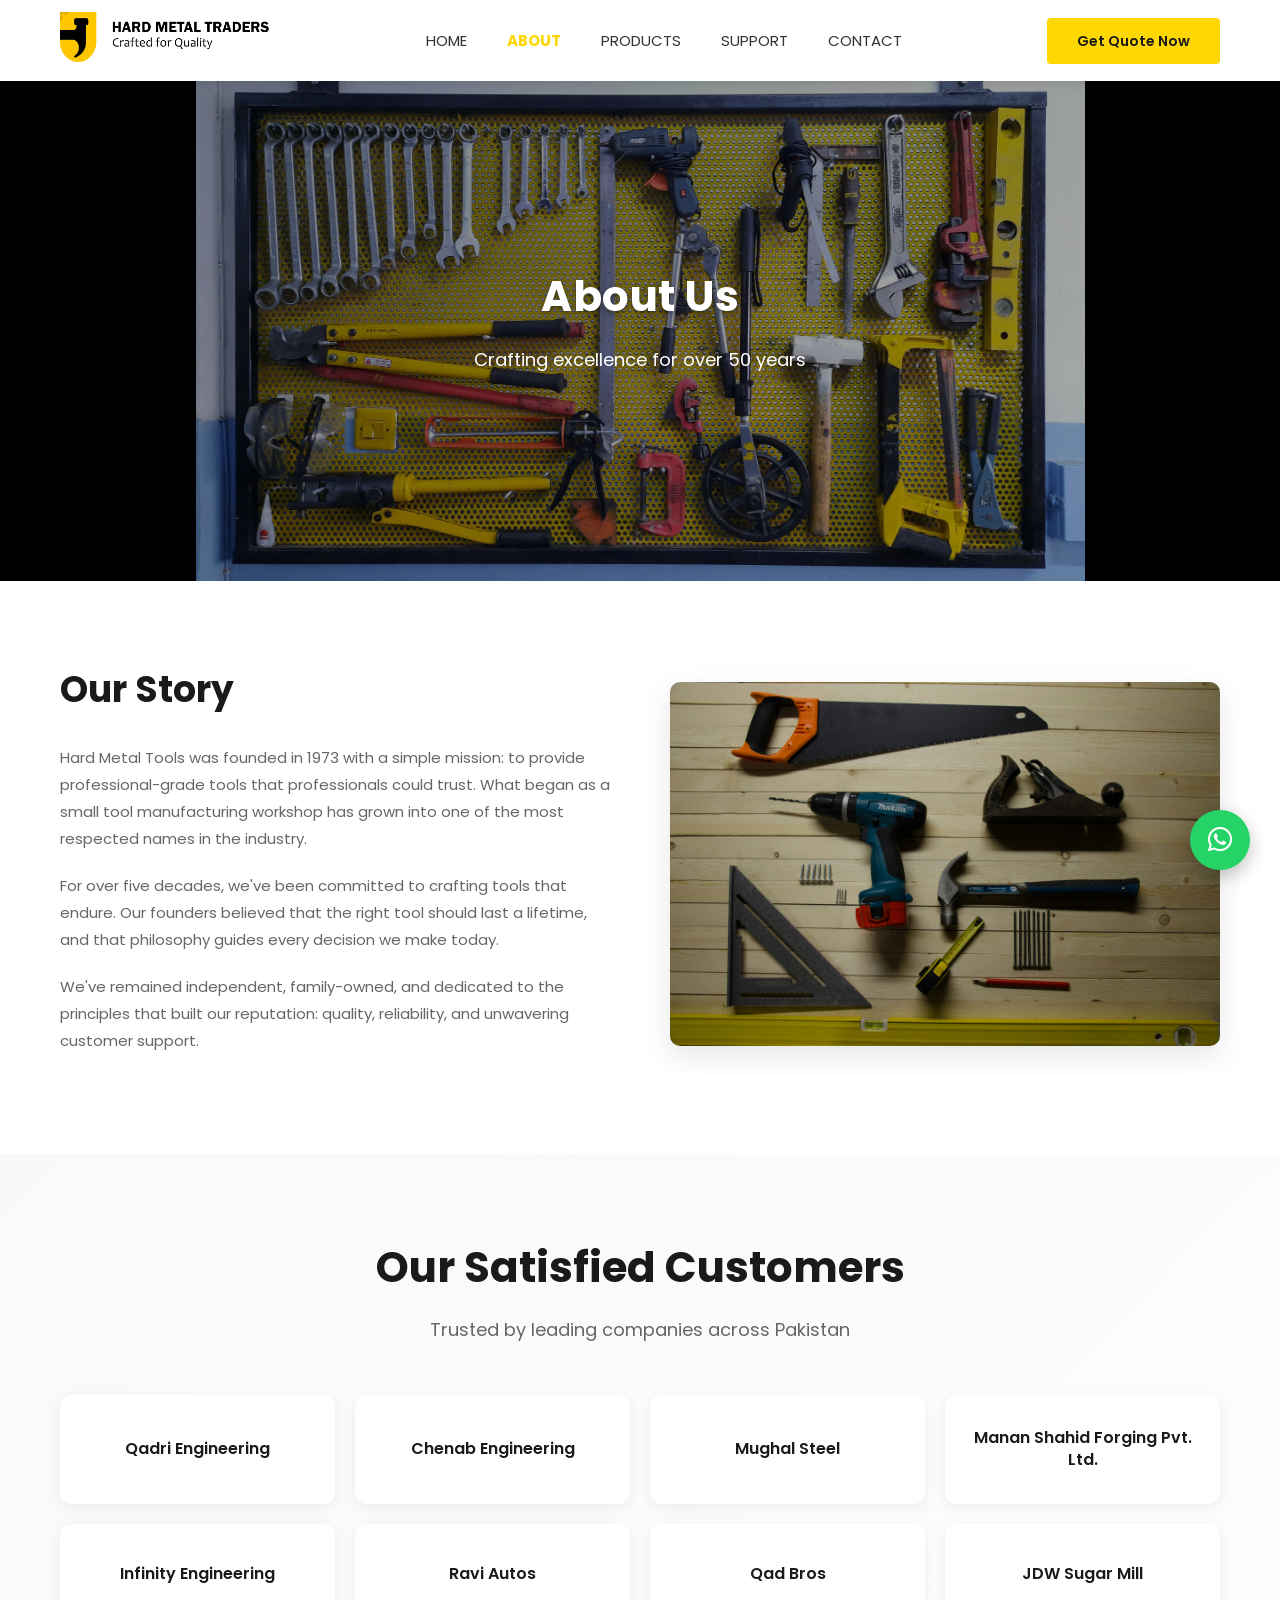
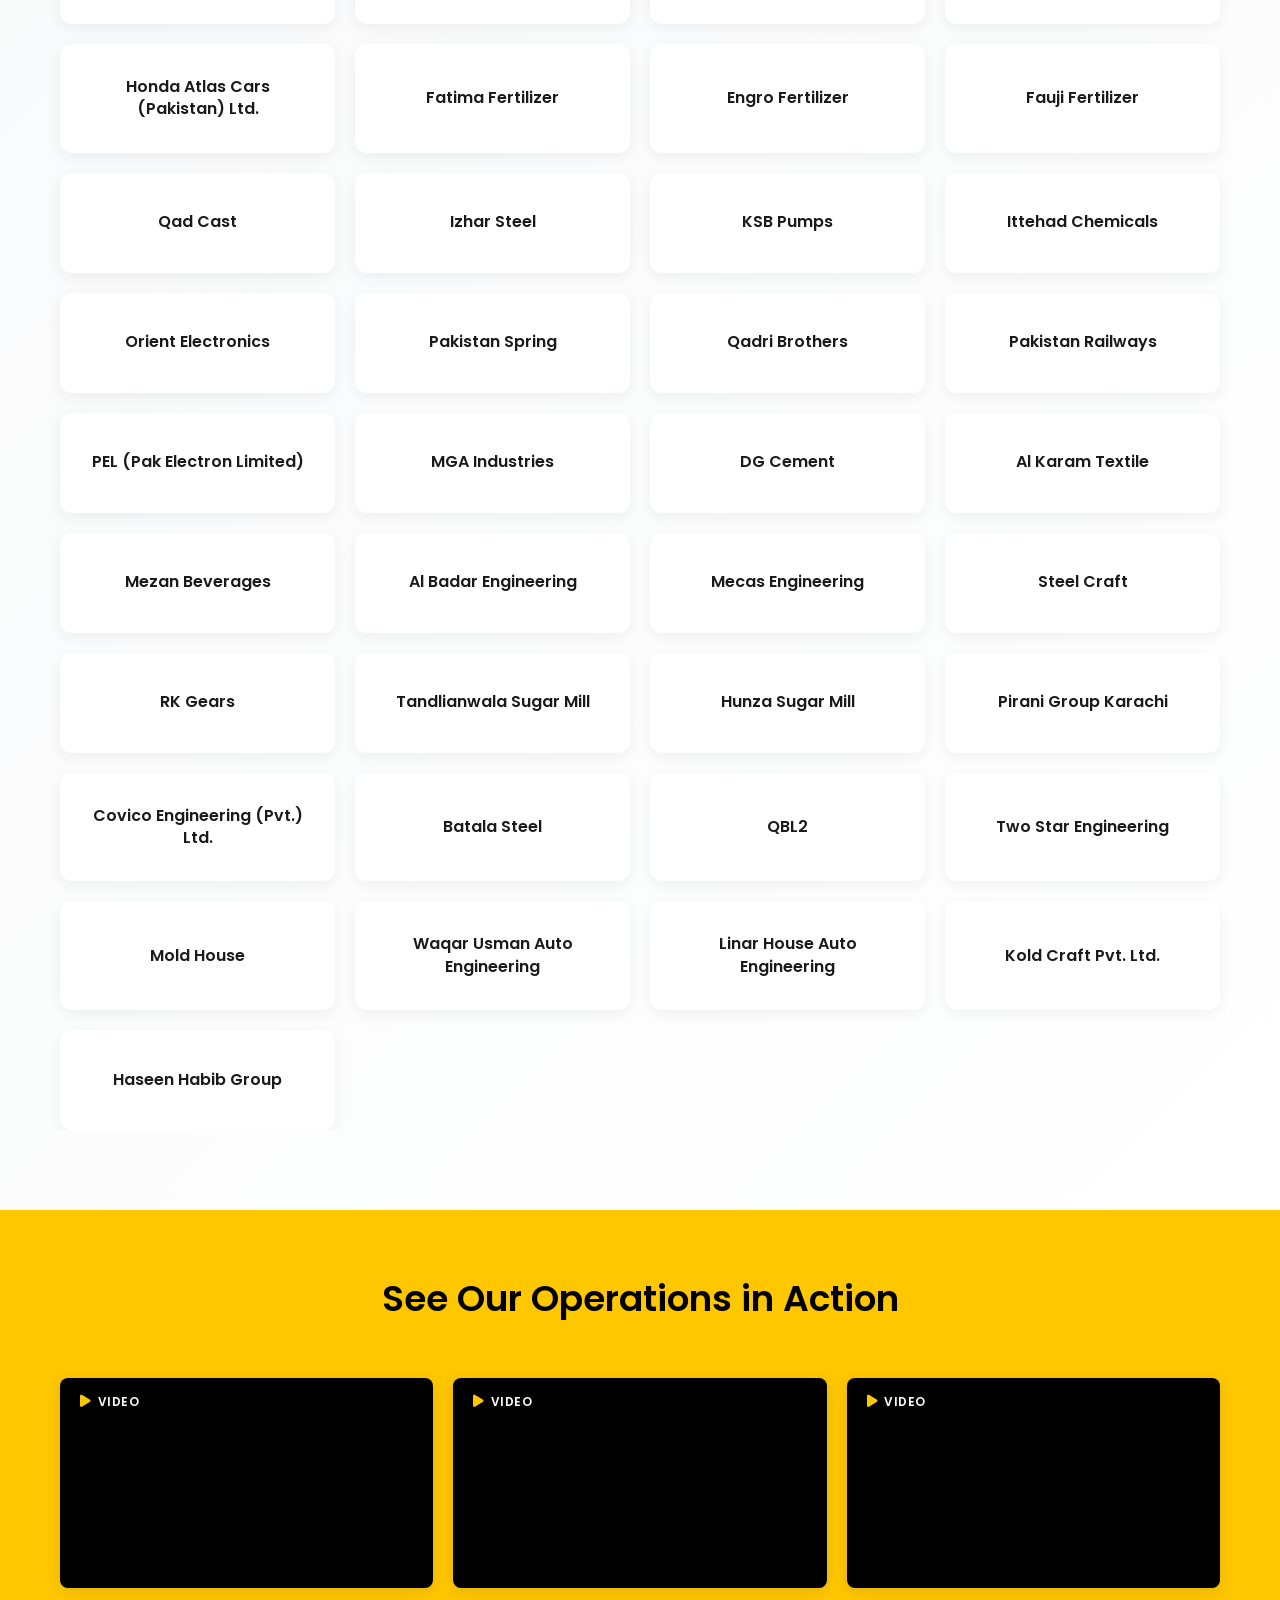
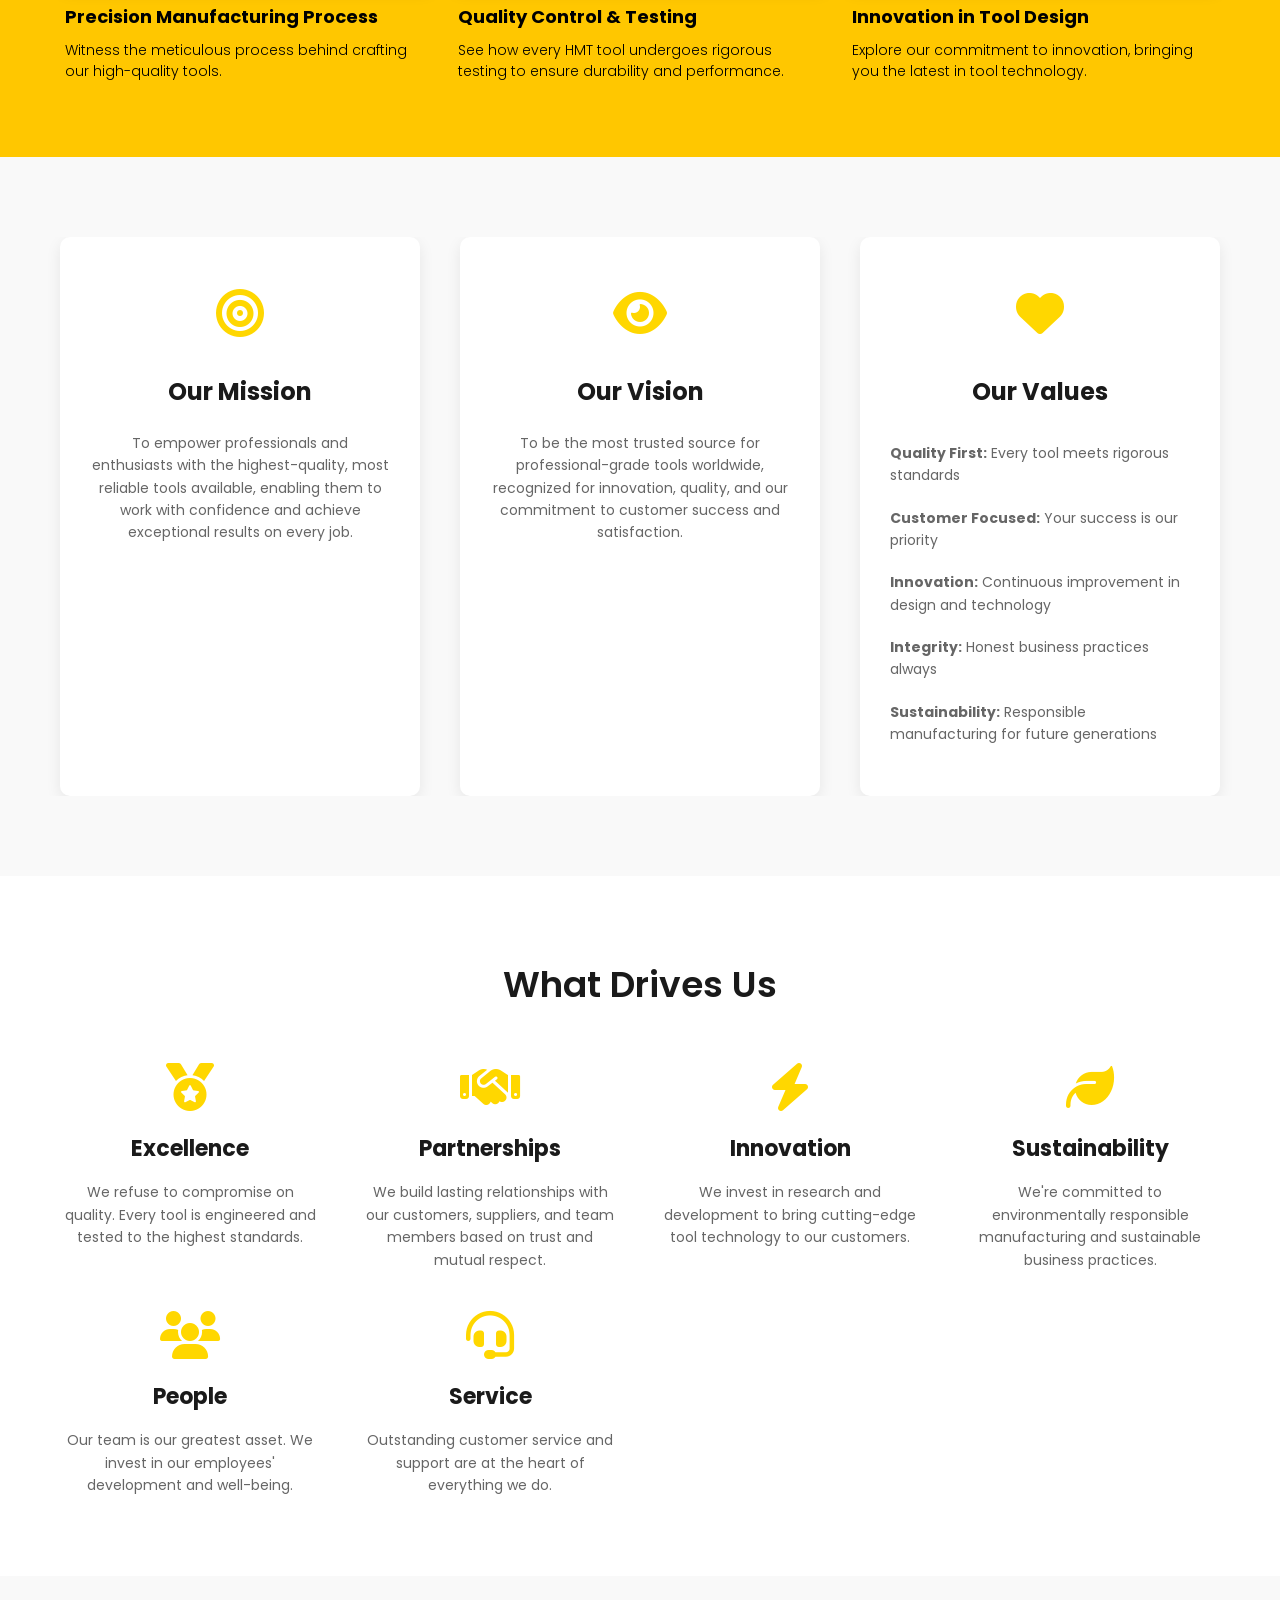
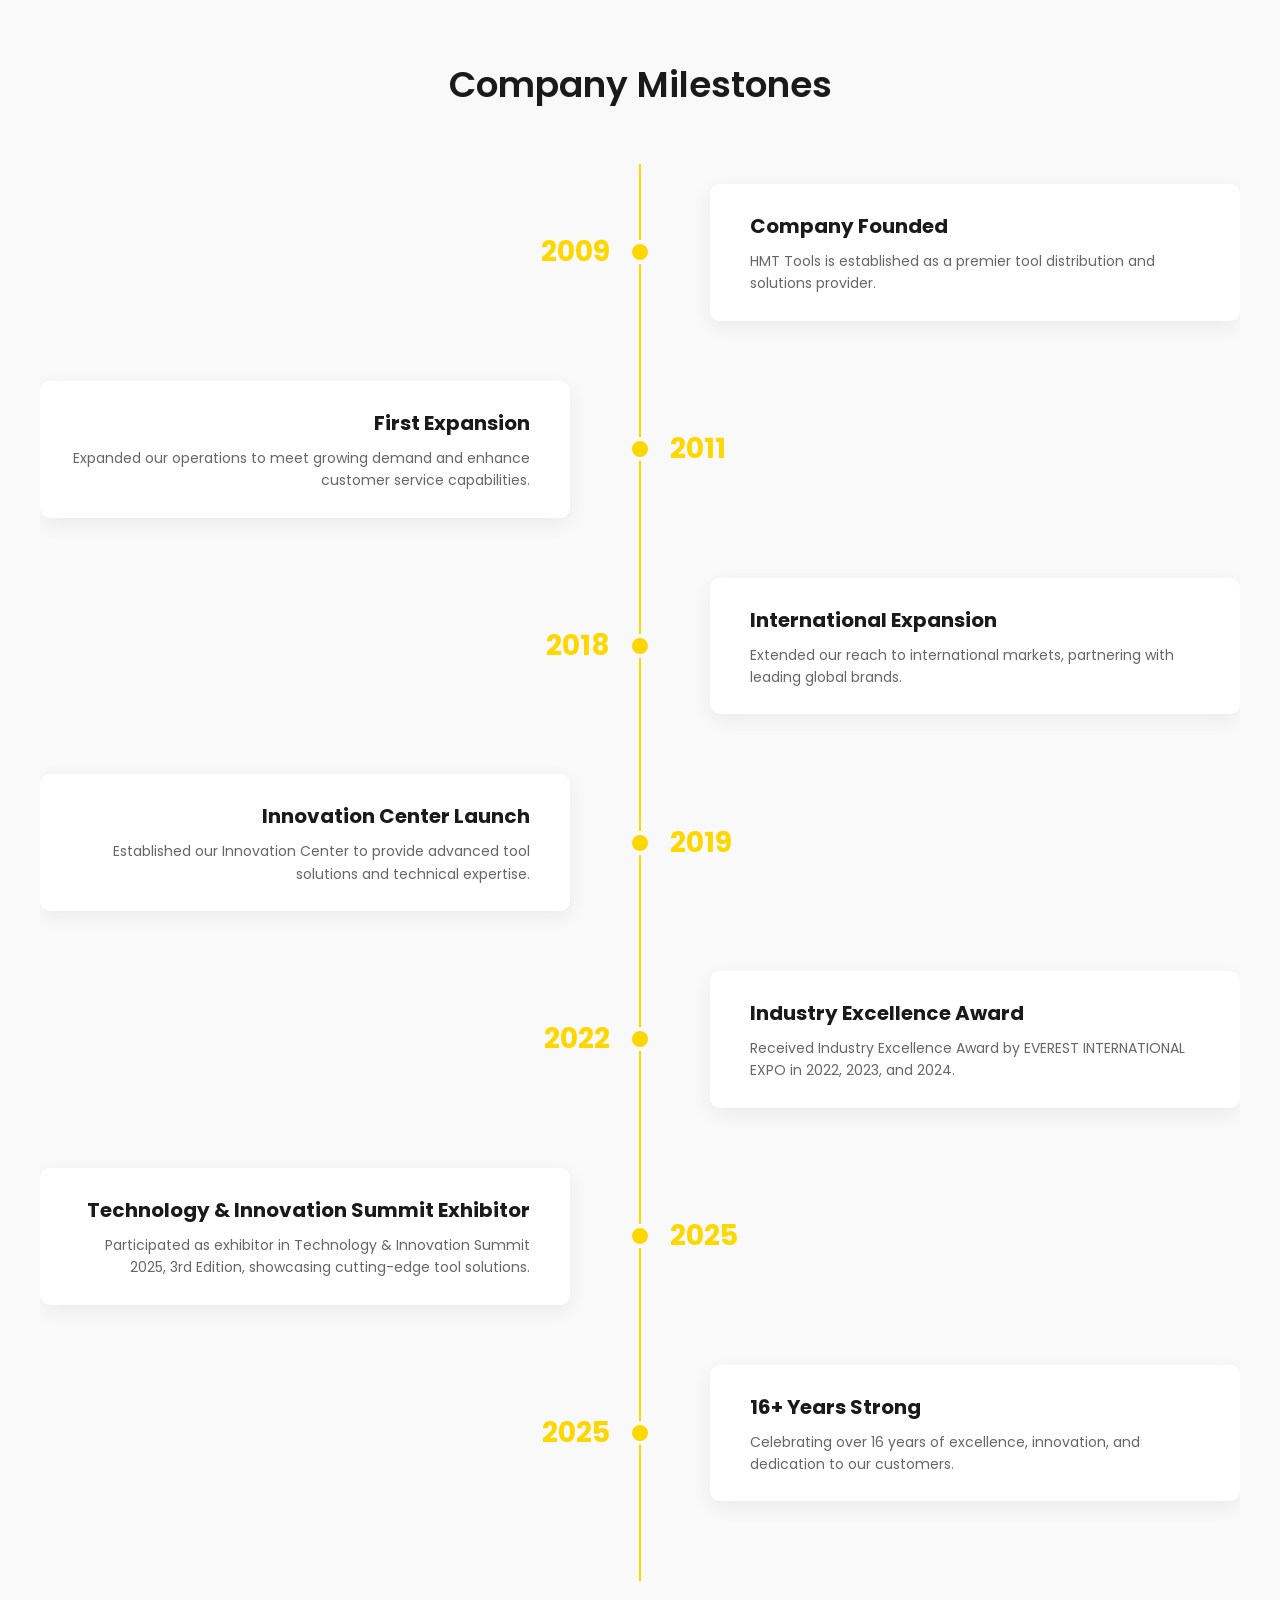
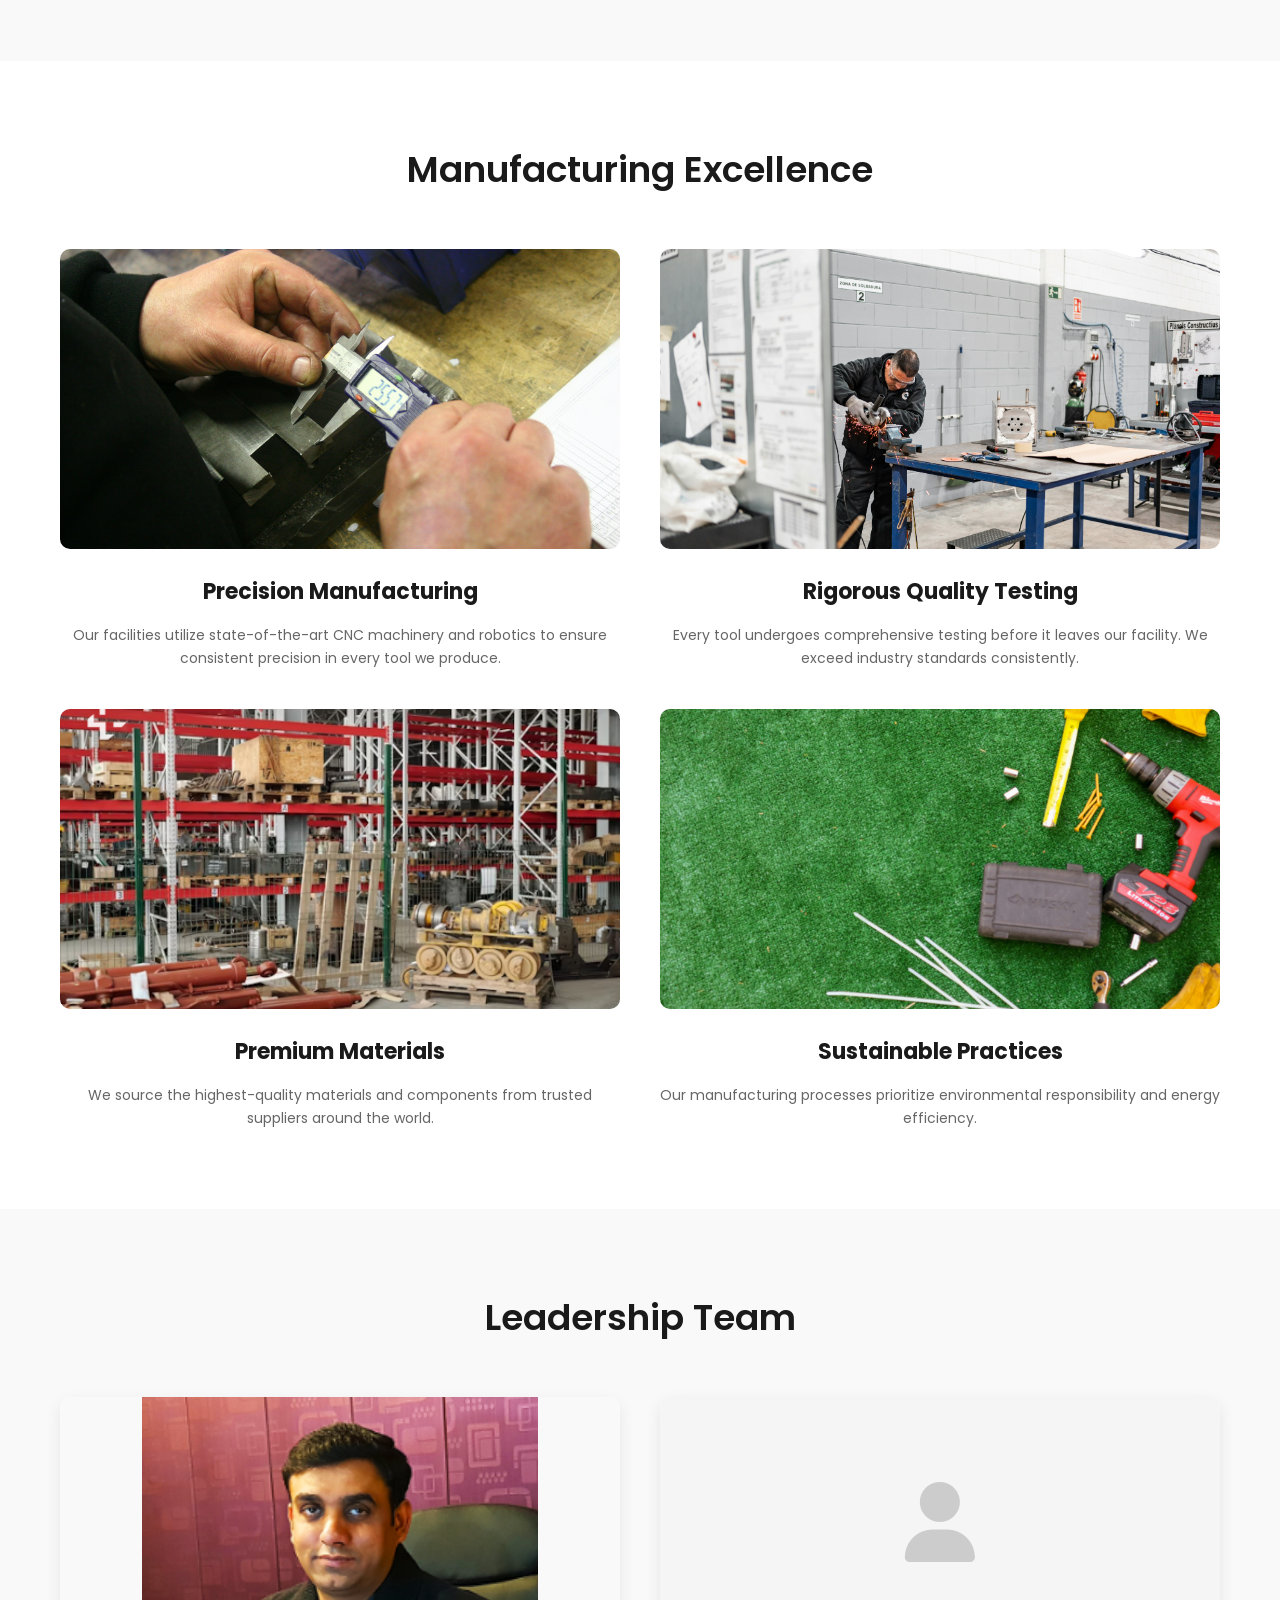
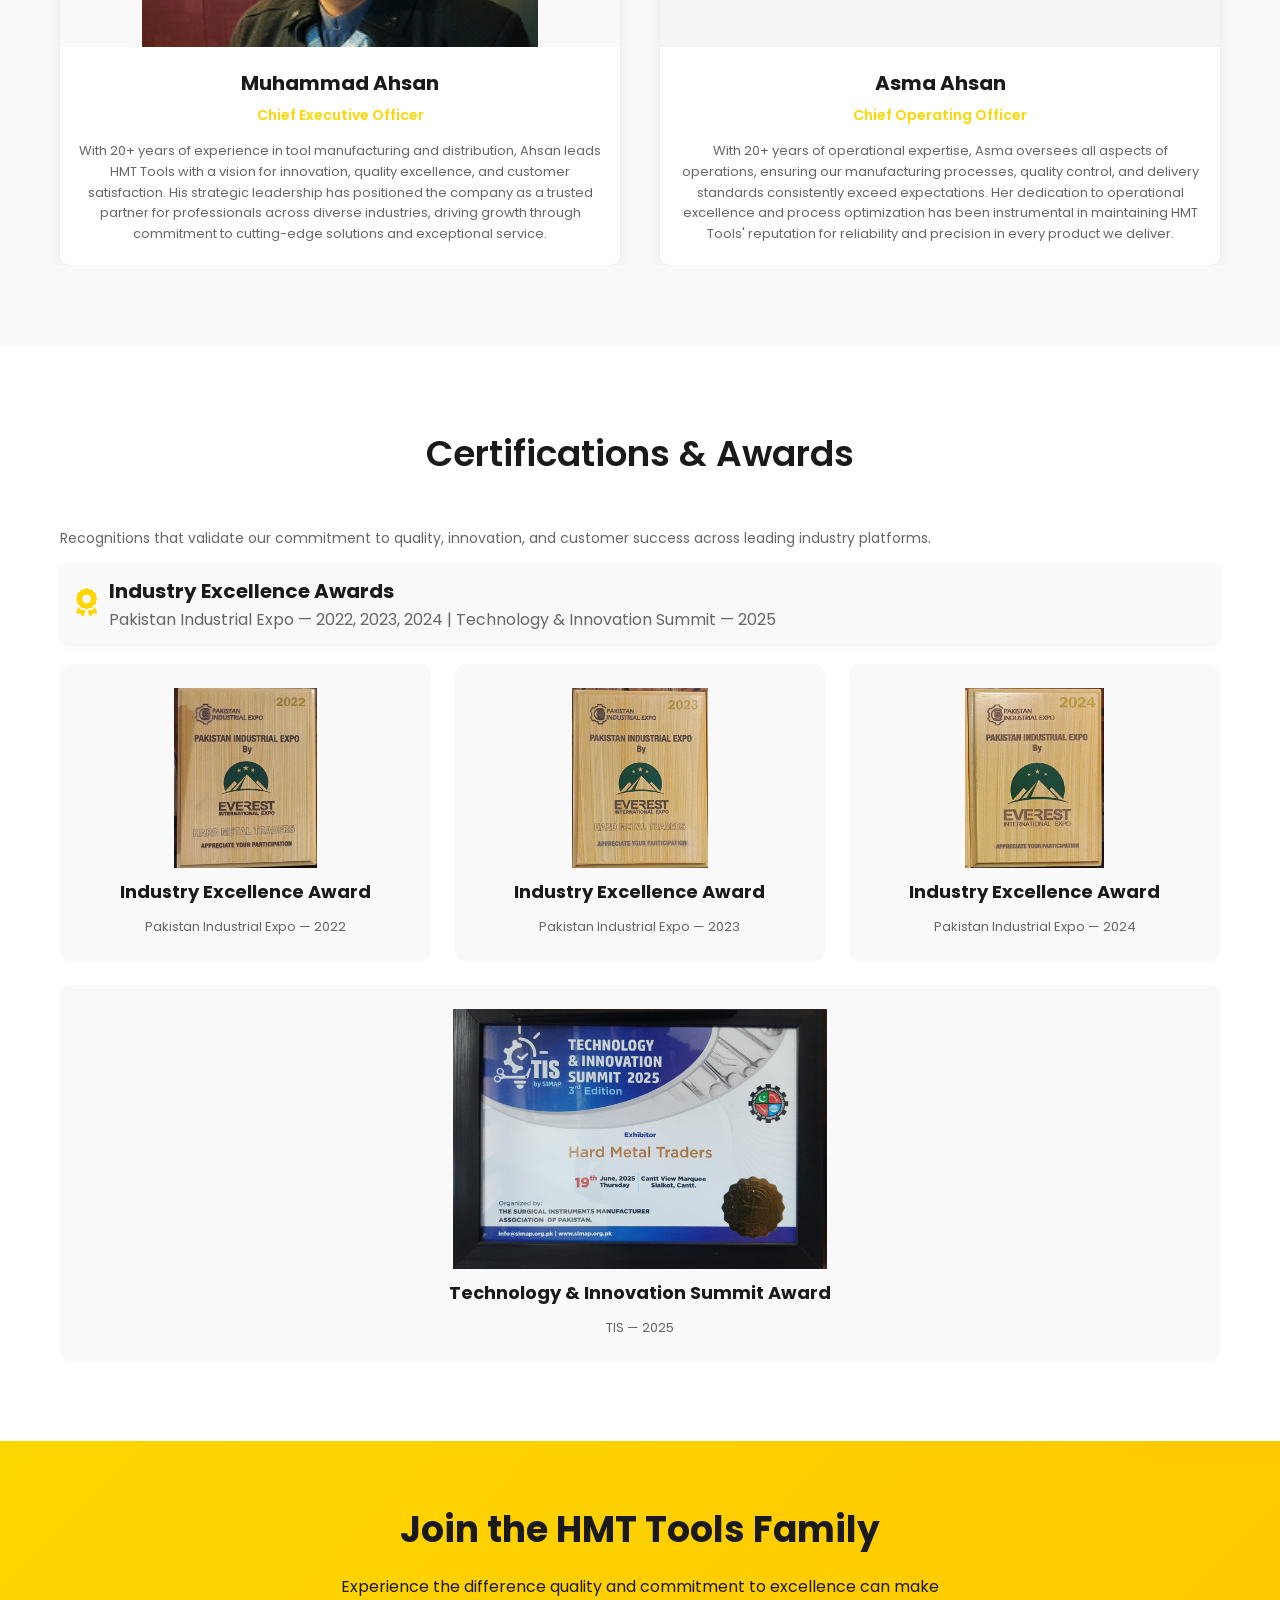
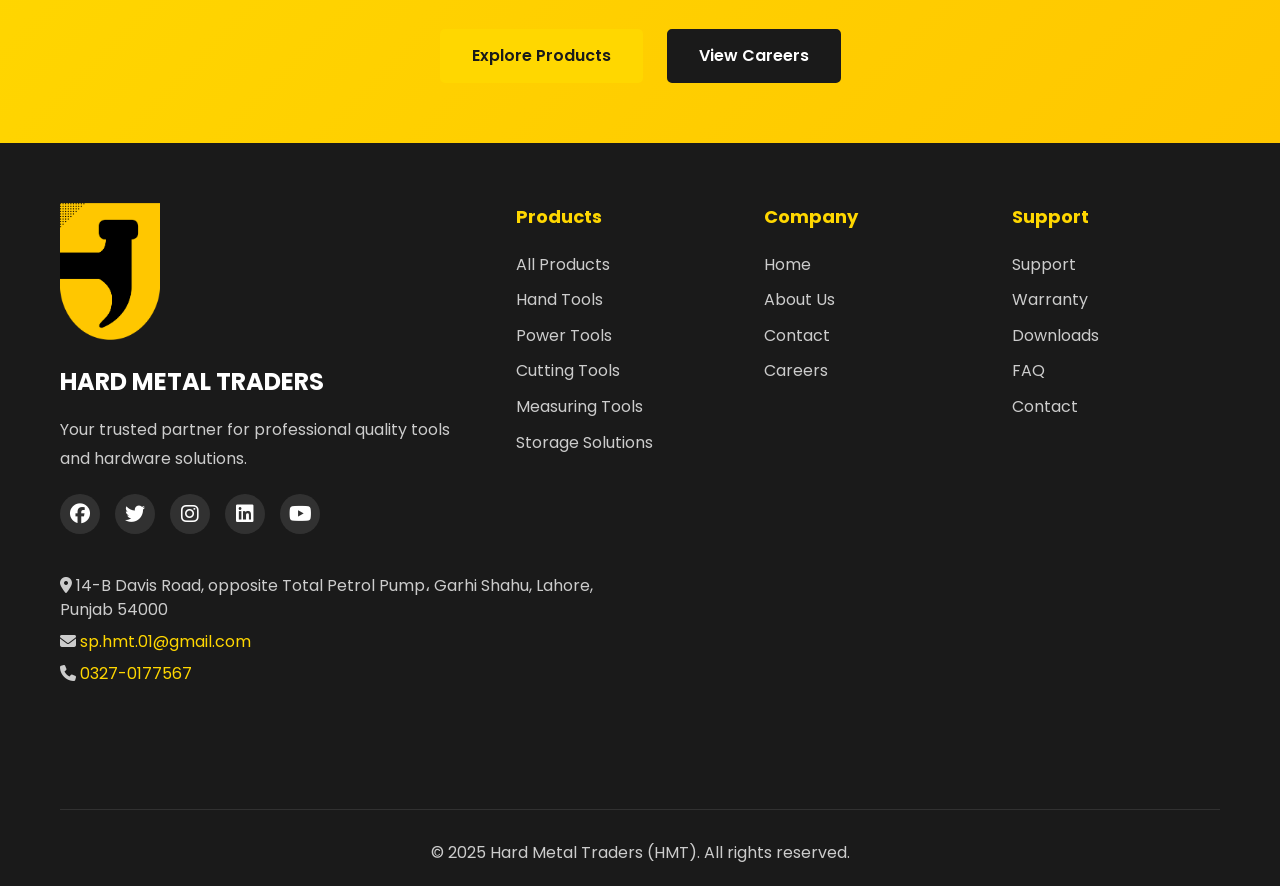
==== commit 750bec8e: "Move Our Satisfied Customers section below Our Story section" ====
--- a/about.html
+++ b/about.html
@@ -74,6 +74,139 @@
         </div>
     </section>
 
+    <!-- Our Satisfied Customers Section -->
+    <section class="satisfied-customers">
+        <div class="container">
+            <h2 class="section-title">Our Satisfied Customers</h2>
+            <p class="section-subtitle">Trusted by leading companies across Pakistan</p>
+            <div class="customers-grid">
+                <div class="customer-card">
+                    <div class="customer-name">Qadri Engineering</div>
+                </div>
+                <div class="customer-card">
+                    <div class="customer-name">Chenab Engineering</div>
+                </div>
+                <div class="customer-card">
+                    <div class="customer-name">Mughal Steel</div>
+                </div>
+                <div class="customer-card">
+                    <div class="customer-name">Manan Shahid Forging Pvt. Ltd.</div>
+                </div>
+                <div class="customer-card">
+                    <div class="customer-name">Infinity Engineering</div>
+                </div>
+                <div class="customer-card">
+                    <div class="customer-name">Ravi Autos</div>
+                </div>
+                <div class="customer-card">
+                    <div class="customer-name">Qad Bros</div>
+                </div>
+                <div class="customer-card">
+                    <div class="customer-name">JDW Sugar Mill</div>
+                </div>
+                <div class="customer-card">
+                    <div class="customer-name">Honda Atlas Cars (Pakistan) Ltd.</div>
+                </div>
+                <div class="customer-card">
+                    <div class="customer-name">Fatima Fertilizer</div>
+                </div>
+                <div class="customer-card">
+                    <div class="customer-name">Engro Fertilizer</div>
+                </div>
+                <div class="customer-card">
+                    <div class="customer-name">Fauji Fertilizer</div>
+                </div>
+                <div class="customer-card">
+                    <div class="customer-name">Qad Cast</div>
+                </div>
+                <div class="customer-card">
+                    <div class="customer-name">Izhar Steel</div>
+                </div>
+                <div class="customer-card">
+                    <div class="customer-name">KSB Pumps</div>
+                </div>
+                <div class="customer-card">
+                    <div class="customer-name">Ittehad Chemicals</div>
+                </div>
+                <div class="customer-card">
+                    <div class="customer-name">Orient Electronics</div>
+                </div>
+                <div class="customer-card">
+                    <div class="customer-name">Pakistan Spring</div>
+                </div>
+                <div class="customer-card">
+                    <div class="customer-name">Qadri Brothers</div>
+                </div>
+                <div class="customer-card">
+                    <div class="customer-name">Pakistan Railways</div>
+                </div>
+                <div class="customer-card">
+                    <div class="customer-name">PEL (Pak Electron Limited)</div>
+                </div>
+                <div class="customer-card">
+                    <div class="customer-name">MGA Industries</div>
+                </div>
+                <div class="customer-card">
+                    <div class="customer-name">DG Cement</div>
+                </div>
+                <div class="customer-card">
+                    <div class="customer-name">Al Karam Textile</div>
+                </div>
+                <div class="customer-card">
+                    <div class="customer-name">Mezan Beverages</div>
+                </div>
+                <div class="customer-card">
+                    <div class="customer-name">Al Badar Engineering</div>
+                </div>
+                <div class="customer-card">
+                    <div class="customer-name">Mecas Engineering</div>
+                </div>
+                <div class="customer-card">
+                    <div class="customer-name">Steel Craft</div>
+                </div>
+                <div class="customer-card">
+                    <div class="customer-name">RK Gears</div>
+                </div>
+                <div class="customer-card">
+                    <div class="customer-name">Tandlianwala Sugar Mill</div>
+                </div>
+                <div class="customer-card">
+                    <div class="customer-name">Hunza Sugar Mill</div>
+                </div>
+                <div class="customer-card">
+                    <div class="customer-name">Pirani Group Karachi</div>
+                </div>
+                <div class="customer-card">
+                    <div class="customer-name">Covico Engineering (Pvt.) Ltd.</div>
+                </div>
+                <div class="customer-card">
+                    <div class="customer-name">Batala Steel</div>
+                </div>
+                <div class="customer-card">
+                    <div class="customer-name">QBL2</div>
+                </div>
+                <div class="customer-card">
+                    <div class="customer-name">Two Star Engineering</div>
+                </div>
+                <div class="customer-card">
+                    <div class="customer-name">Mold House</div>
+                </div>
+                <div class="customer-card">
+                    <div class="customer-name">Waqar Usman Auto Engineering</div>
+                </div>
+                <div class="customer-card">
+                    <div class="customer-name">Linar House Auto Engineering</div>
+                </div>
+                <div class="customer-card">
+                    <div class="customer-name">Kold Craft Pvt. Ltd.</div>
+                </div>
+                <div class="customer-card">
+                    <div class="customer-name">Haseen Habib Group</div>
+                </div>
+            </div>
+        </div>
+    </section>
+
     <!-- =======================
     VIDEO SHOWCASE
     ======================= -->
@@ -365,139 +498,6 @@
                     <img src="products-images/tis-award.png" alt="Technology &amp; Innovation Summit 2025 (TIS) Award" loading="lazy">
                     <h3>Technology &amp; Innovation Summit Award</h3>
                     <p>TIS — 2025</p>
-                </div>
-            </div>
-        </div>
-    </section>
-
-    <!-- Our Satisfied Customers Section -->
-    <section class="satisfied-customers">
-        <div class="container">
-            <h2 class="section-title">Our Satisfied Customers</h2>
-            <p class="section-subtitle">Trusted by leading companies across Pakistan</p>
-            <div class="customers-grid">
-                <div class="customer-card">
-                    <div class="customer-name">Qadri Engineering</div>
-                </div>
-                <div class="customer-card">
-                    <div class="customer-name">Chenab Engineering</div>
-                </div>
-                <div class="customer-card">
-                    <div class="customer-name">Mughal Steel</div>
-                </div>
-                <div class="customer-card">
-                    <div class="customer-name">Manan Shahid Forging Pvt. Ltd.</div>
-                </div>
-                <div class="customer-card">
-                    <div class="customer-name">Infinity Engineering</div>
-                </div>
-                <div class="customer-card">
-                    <div class="customer-name">Ravi Autos</div>
-                </div>
-                <div class="customer-card">
-                    <div class="customer-name">Qad Bros</div>
-                </div>
-                <div class="customer-card">
-                    <div class="customer-name">JDW Sugar Mill</div>
-                </div>
-                <div class="customer-card">
-                    <div class="customer-name">Honda Atlas Cars (Pakistan) Ltd.</div>
-                </div>
-                <div class="customer-card">
-                    <div class="customer-name">Fatima Fertilizer</div>
-                </div>
-                <div class="customer-card">
-                    <div class="customer-name">Engro Fertilizer</div>
-                </div>
-                <div class="customer-card">
-                    <div class="customer-name">Fauji Fertilizer</div>
-                </div>
-                <div class="customer-card">
-                    <div class="customer-name">Qad Cast</div>
-                </div>
-                <div class="customer-card">
-                    <div class="customer-name">Izhar Steel</div>
-                </div>
-                <div class="customer-card">
-                    <div class="customer-name">KSB Pumps</div>
-                </div>
-                <div class="customer-card">
-                    <div class="customer-name">Ittehad Chemicals</div>
-                </div>
-                <div class="customer-card">
-                    <div class="customer-name">Orient Electronics</div>
-                </div>
-                <div class="customer-card">
-                    <div class="customer-name">Pakistan Spring</div>
-                </div>
-                <div class="customer-card">
-                    <div class="customer-name">Qadri Brothers</div>
-                </div>
-                <div class="customer-card">
-                    <div class="customer-name">Pakistan Railways</div>
-                </div>
-                <div class="customer-card">
-                    <div class="customer-name">PEL (Pak Electron Limited)</div>
-                </div>
-                <div class="customer-card">
-                    <div class="customer-name">MGA Industries</div>
-                </div>
-                <div class="customer-card">
-                    <div class="customer-name">DG Cement</div>
-                </div>
-                <div class="customer-card">
-                    <div class="customer-name">Al Karam Textile</div>
-                </div>
-                <div class="customer-card">
-                    <div class="customer-name">Mezan Beverages</div>
-                </div>
-                <div class="customer-card">
-                    <div class="customer-name">Al Badar Engineering</div>
-                </div>
-                <div class="customer-card">
-                    <div class="customer-name">Mecas Engineering</div>
-                </div>
-                <div class="customer-card">
-                    <div class="customer-name">Steel Craft</div>
-                </div>
-                <div class="customer-card">
-                    <div class="customer-name">RK Gears</div>
-                </div>
-                <div class="customer-card">
-                    <div class="customer-name">Tandlianwala Sugar Mill</div>
-                </div>
-                <div class="customer-card">
-                    <div class="customer-name">Hunza Sugar Mill</div>
-                </div>
-                <div class="customer-card">
-                    <div class="customer-name">Pirani Group Karachi</div>
-                </div>
-                <div class="customer-card">
-                    <div class="customer-name">Covico Engineering (Pvt.) Ltd.</div>
-                </div>
-                <div class="customer-card">
-                    <div class="customer-name">Batala Steel</div>
-                </div>
-                <div class="customer-card">
-                    <div class="customer-name">QBL2</div>
-                </div>
-                <div class="customer-card">
-                    <div class="customer-name">Two Star Engineering</div>
-                </div>
-                <div class="customer-card">
-                    <div class="customer-name">Mold House</div>
-                </div>
-                <div class="customer-card">
-                    <div class="customer-name">Waqar Usman Auto Engineering</div>
-                </div>
-                <div class="customer-card">
-                    <div class="customer-name">Linar House Auto Engineering</div>
-                </div>
-                <div class="customer-card">
-                    <div class="customer-name">Kold Craft Pvt. Ltd.</div>
-                </div>
-                <div class="customer-card">
-                    <div class="customer-name">Haseen Habib Group</div>
                 </div>
             </div>
         </div>
